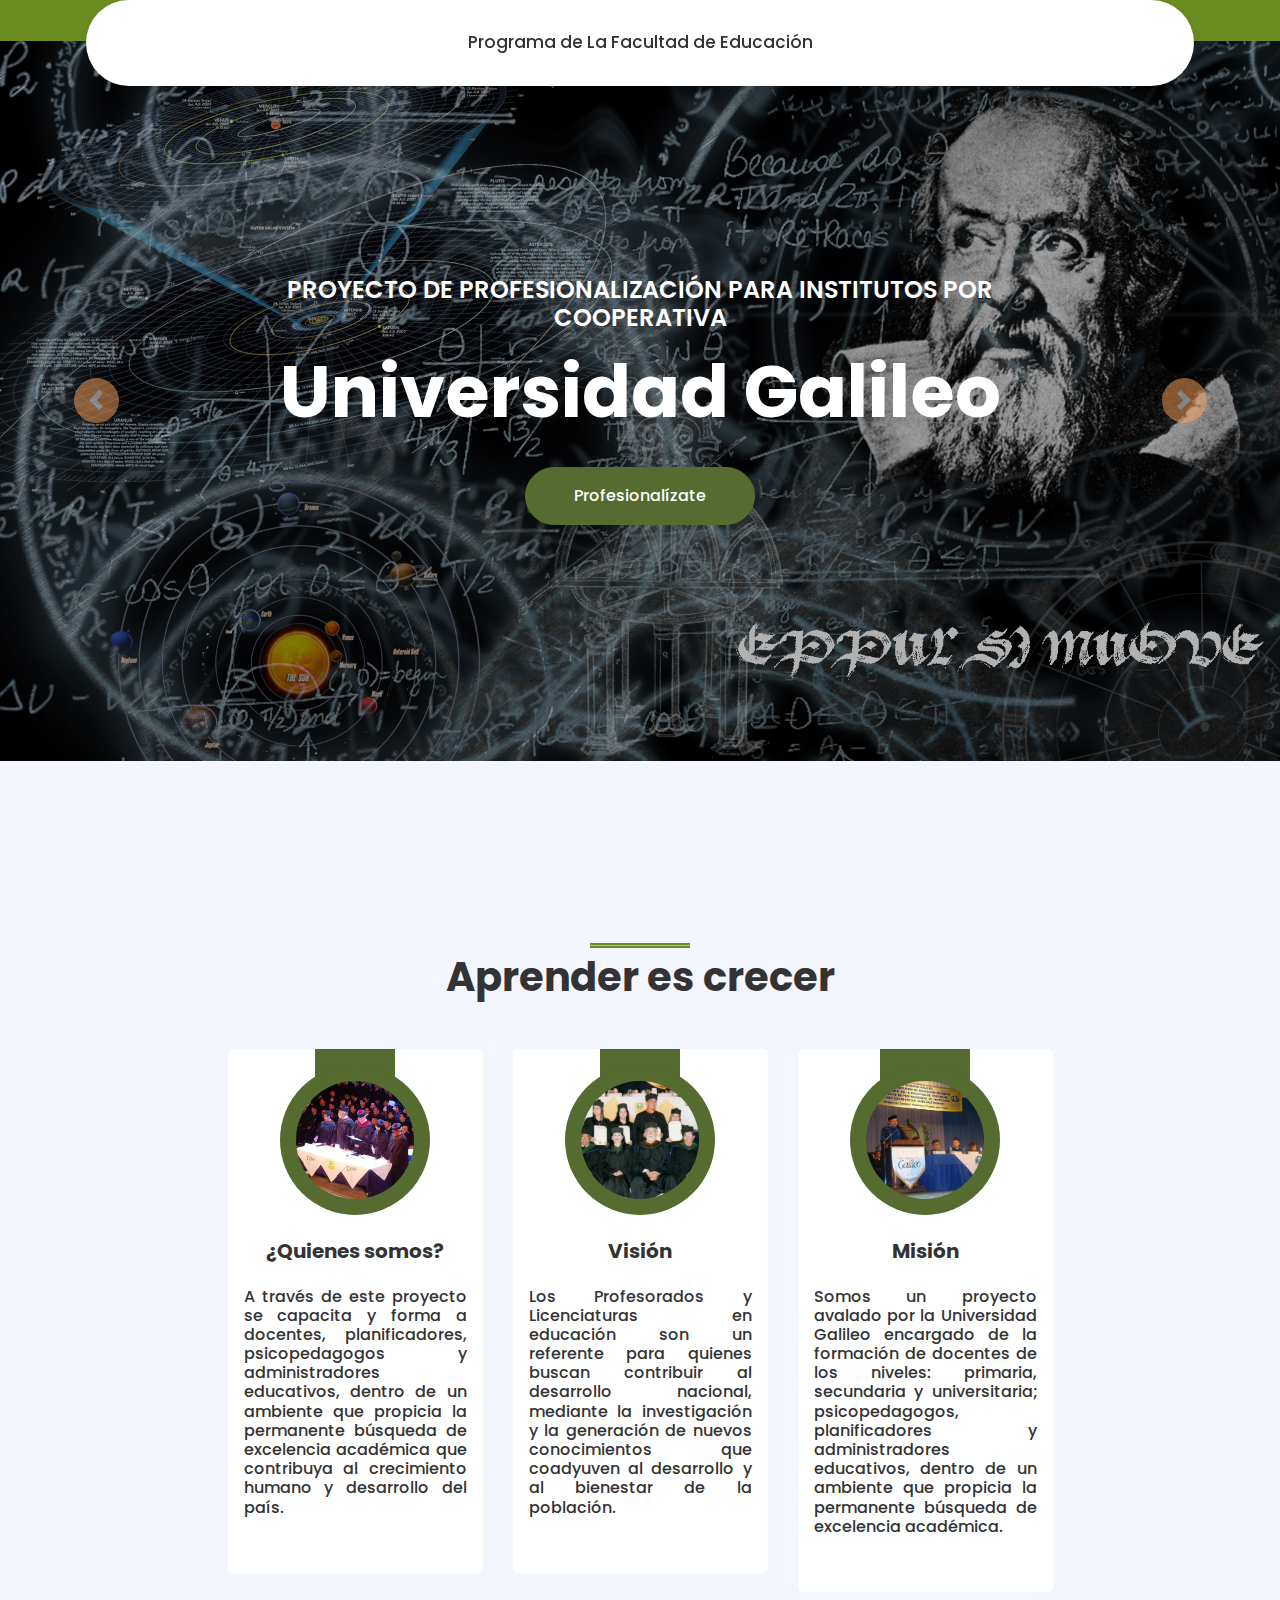
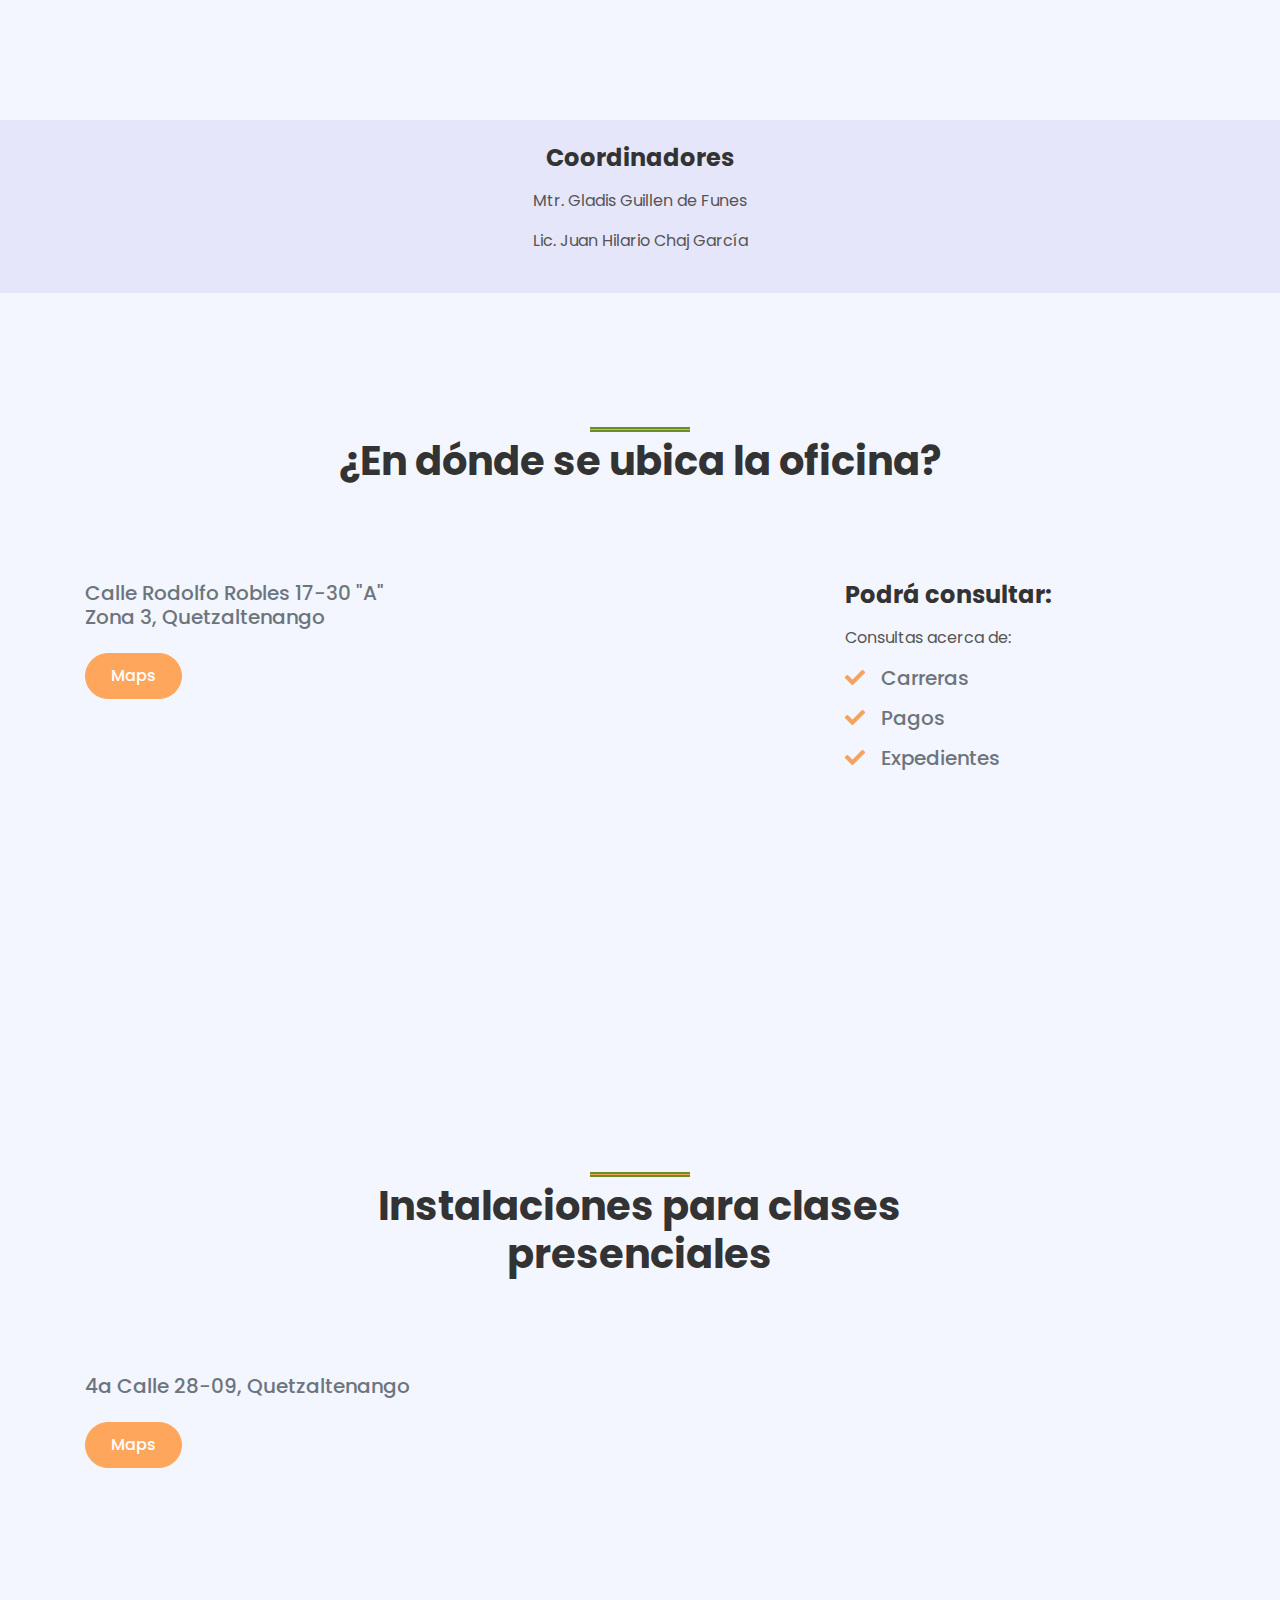
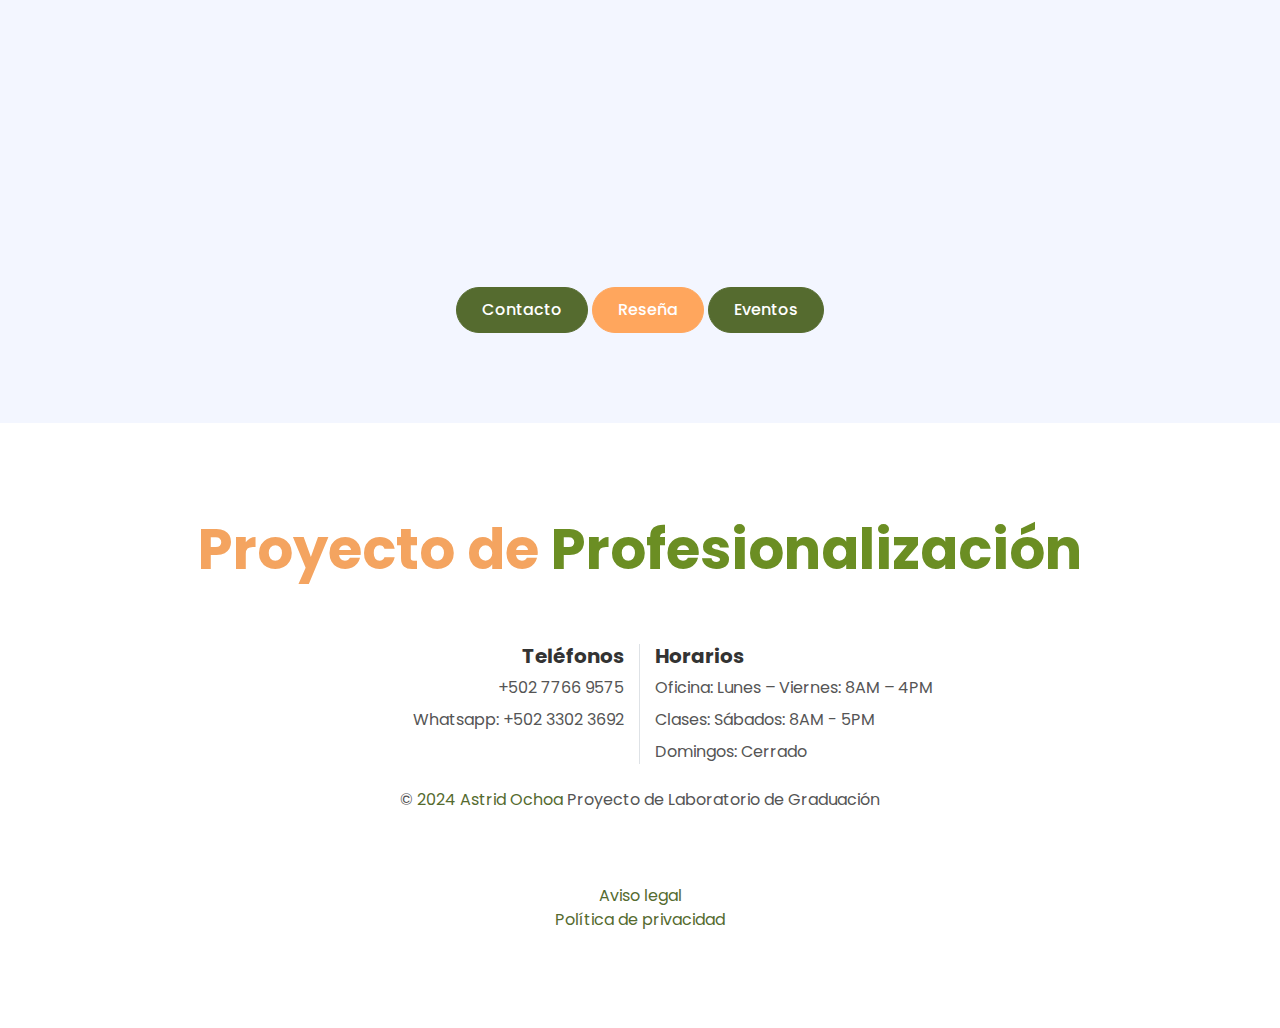
==== index.html @ 15bd9898 "Add files via upload" ====
<!DOCTYPE html>
<html lang="en">

<head>
    <meta charset="utf-8">
    <title> PPIC UG </title>
    <meta name="viewport" content="width=device-width, initial-scale=1, maximum-scale=1">
    <meta content="Free HTML Templates" name="keywords">
    <meta content="Free HTML Templates" name="description">

    <!-- Favicon -->
    <link href="img/ppic ug.ico" rel="icon">

    <!-- Google Web Fonts -->
    <link rel="preconnect" href="https://fonts.gstatic.com">
    <link href="https://fonts.googleapis.com/css2?family=Poppins:wght@400;500;600;700&display=swap" rel="stylesheet">

    <!-- Font Awesome -->
    <link href="https://cdnjs.cloudflare.com/ajax/libs/font-awesome/5.10.0/css/all.min.css" rel="stylesheet">

    <!-- Libraries Stylesheet -->
    <link href="lib/owlcarousel/assets/owl.carousel.min.css" rel="stylesheet">
    <link href="lib/lightbox/css/lightbox.min.css" rel="stylesheet">

    <!-- Customized Bootstrap Stylesheet -->
    <link href="css/style.css" rel="stylesheet">
</head>

<body>
 

    <!-- Navbar Start -->
    <div class="container-fluid position-relative nav-bar p-0">
        <div class="container-lg position-relative p-0 px-lg-3" style="z-index: 9;">
            <nav class="navbar navbar-expand-lg bg-white navbar-light shadow p-lg-0">
                <a href="index.html" class="navbar-brand d-block d-lg-none">
                    <h1 class="m-0 display-4 text-primary"><span class="text-secondary"> </span>  </h1>  <!-- el tipo logo -->
                </a>
                <button type="button" class="navbar-toggler" data-toggle="collapse" data-target="#navbarCollapse">
                    <span class="navbar-toggler-icon"></span>
                </button>
                <div class="collapse navbar-collapse justify-content-between" id="navbarCollapse">
                     <div class="navbar-nav ml-auto py-0"> 
                         <!-- <a href="index.html" class="nav-item nav-link active"> Inicio</a>-->
                       
                    </div>
                   <!--  <a href="index.html" class="navbar-brand mx-5 d-none d-lg-block">
                        <h1 class="m-0 display-4 text-primary"><span class="text-secondary"> </span> </h1> -->
                    </a>
                    <div class="navbar-nav mr-auto py-0">
                        <a href="carrerasPag.html" class="nav-item nav-link">Programa de La Facultad de Educación</a>
                       
                    </div>
                </div>
            </nav>
        </div>
    </div>
    <!-- Navbar End -->


    <!-- Carousel Start -->
    <div class="container-fluid p-0 mb-5 pb-5">
        <div id="header-carousel" class="carousel slide" data-ride="carousel">
            <div class="carousel-inner">
                <div class="carousel-item active">
                    <img class="w-100" src="img/galileogalilei.jpg" alt="Image">
                    <div class="carousel-caption d-flex flex-column align-items-center justify-content-center">
                        <div class="p-3" style="max-width: 900px;">
                            <h4 class="text-white text-uppercase mb-md-3">Proyecto de Profesionalización para Institutos por Cooperativa</h4>
                            <h1 class="display-3 text-white mb-md-4">Universidad Galileo</h1>
                            <a href="carrerasPag.html" class="btn btn-primary py-md-3 px-md-5 mt-2">Profesionalízate</a>
                        </div>
                    </div>
                </div>
                <div class="carousel-item">
                    <img class="w-100" src="img/galileogalilei2.jpg" alt="Image">
                    <div class="carousel-caption d-flex flex-column align-items-center justify-content-center">
                        <div class="p-3" style="max-width: 900px;">
                            <h4 class="text-white text-uppercase mb-md-3">Proyecto de Profesionalización para Institutos por Cooperativa</h4>
                            <h1 class="display-3 text-white mb-md-4">Universidad Galileo</h1>
                            <a href="carrerasPag.html" class="btn btn-primary py-md-3 px-md-5 mt-2">Profesionalízate</a>
                        </div>
                    </div>
                </div>
            </div>
            <a class="carousel-control-prev" href="#header-carousel" data-slide="prev">
                <div class="btn btn-secondary px-0" style="width: 45px; height: 45px;">
                    <span class="carousel-control-prev-icon mb-n1"></span>
                </div>
            </a>
            <a class="carousel-control-next" href="#header-carousel" data-slide="next">
                <div class="btn btn-secondary px-0" style="width: 45px; height: 45px;">
                    <span class="carousel-control-next-icon mb-n1"></span>
                </div>
            </a>
        </div>
    </div>
    <!-- Carousel End -->

    <!-- Products Start -->
    <div class="container-fluid py-5">
        <div class="container py-5">
            <div class="row justify-content-center">
                <div class="col-lg-6">
                    <h1 class="section-title position-relative text-center mb-5">Aprender es crecer</h1>
                </div>
            </div>
            <div class="row justify-content-center">
                <div class="col-lg-3 col-md-6 mb-4 pb-2">
                    <div class="product-item d-flex flex-column align-items-center text-center bg-light rounded py-5 px-3">
                        <div class="bg-primary mt-n5 py-3" style="width: 80px;">
                           
                        </div>
                        <div class="position-relative bg-primary rounded-circle mt-n3 mb-4 p-3" style="width: 150px; height: 150px;">
                            <img class="rounded-circle w-100 h-100" src="img/quienes somos.jpg" style="object-fit: cover;">
                        </div>
                        <h5 class="font-weight-bold mb-4">¿Quienes somos?</h5>
                        <h6 style = "text-align: justify;">A través de este proyecto se capacita y forma a docentes, 
                            planificadores, psicopedagogos y administradores educativos, dentro de un ambiente que 
                            propicia la permanente búsqueda de excelencia académica que contribuya al crecimiento 
                            humano y desarrollo del país.</h6> 
                      
                    </div>
                </div>
                <div class="col-lg-3 col-md-6 mb-4 pb-2">
                    <div class="product-item d-flex flex-column align-items-center text-center bg-light rounded py-5 px-3">
                        <div class="bg-primary mt-n5 py-3" style="width: 80px;">
                            
                        </div>
                        <div class="position-relative bg-primary rounded-circle mt-n3 mb-4 p-3" style="width: 150px; height: 150px;">
                            <img class="rounded-circle w-100 h-100" src="img/vision.png" style="object-fit: cover;">
                        </div>
                        <h5 class="font-weight-bold mb-4">Visión</h5>
                        <h6 style = "text-align: justify;">Los Profesorados y Licenciaturas en educación son un referente para quienes 
                            buscan contribuir al desarrollo nacional, mediante la investigación y la generación de nuevos 
                            conocimientos que coadyuven al desarrollo y al bienestar de la población.</h6> 
                       
                    </div>
                </div>
                <div class="col-lg-3 col-md-6 mb-4 pb-2">
                    <div class="product-item d-flex flex-column align-items-center text-center bg-light rounded py-5 px-3">
                        <div class="bg-primary mt-n5 py-3" style="width: 90px;">
                            
                        </div>
                        <div class="position-relative bg-primary rounded-circle mt-n3 mb-4 p-3" style="width: 150px; height: 150px;">
                            <img class="rounded-circle w-100 h-100" src="img/mision.jpg" style="object-fit: cover;">
                        </div>
                        <h5 class="font-weight-bold mb-4">Misión</h5>
                        <h6 style = "text-align: justify;">Somos un proyecto avalado por la Universidad Galileo encargado de la formación 
                            de docentes de los niveles: primaria, secundaria y universitaria; psicopedagogos, planificadores y administradores educativos, 
                            dentro de un ambiente que propicia la permanente búsqueda de excelencia académica.</h6>                  
                    </div>
                </div>
            </div>
        </div>
    </div>

     <!-- Products Finish -->

     <div style = "text-align: center;" id ="div_1">
        <br>
        <h4 class="font-weight-bold mb-3"> Coordinadores </h4>
        <p>Mtr. Gladis Guillen de Funes</p>
        <p>Lic. Juan Hilario Chaj García</p>
        <br>
    </div>

    <br>
    <br>
    <!-- About Start -->
    <div class="container-fluid py-5">
        <div class="container py-5">
            <div class="row justify-content-center">
                <div class="col-lg-7">
                    <h1 class="section-title position-relative text-center mb-5"> ¿En dónde se ubica la oficina?</h1>
                </div>
            </div>
            <div class="row">
                <div class="col-lg-4 py-5">
                    <h5 class="text-muted mb-3">Calle Rodolfo Robles 17-30 "A" Zona 3, Quetzaltenango</p>
                    <a href="https://www.google.com/maps/place/C.+Rodolfo+Robles+1732,+Quetzaltenango/@14.8402954,-91.5223852,21z/data=
                    !4m14!1m7!3m6!1s0x858e97927dcdb09b:0xe69ae76bc81f86e9!2sFoto+Estudio+Edgar!8m2!3d14.8402459!4d-91.5226186!16s%2Fg%2F11r_
                    fhq457!3m5!1s0x858e97ff8a1082c9:0x3017ffb7c09223cc!8m2!3d14.8403937!4d-91.5223373!16s%2Fg%2F11jlsrl3jv?entry=ttu&g_ep=
                    EgoyMDI0MDkwNC4wIKXMDSoASAFQAw%3D%3D" class="btn btn-secondary mt-2">Maps</a>
                </div>
                <div class="col-lg-4" style="min-height: 400px;">
                    <div class="position-relative h-100 rounded overflow-hidden">
                        <iframe src="https://www.google.com/maps/embed?pb=!1m14!1m8!1m3!1d241.04574603115043!2d-91.5223852!3d14.8402954!3m2!1i1024!2i768!4f13.1!3m3!1m2!1s0x858e97ff8a1082c9%3A0x3017ffb7c09223cc!2sC.%20Rodolfo%20Robles%201732%2C%20Quetzaltenango!5e0!3m2!1ses!2sgt!4v1726597905756!5m2!1ses!2sgt" width="600" height="450" style="border:0;" allowfullscreen="" loading="lazy" referrerpolicy="no-referrer-when-downgrade"></iframe>
                        <!--<img class="position-absolute w-100 h-100" src="img/map.png" style="object-fit: cover;">-->
                    </div>
                </div>
                <div class="col-lg-4 py-5">
                    <h4 class="font-weight-bold mb-3"> Podrá consultar: </h4>
                    <p>Consultas acerca de: </p>
                    <h5 class="text-muted mb-3"><i class="fa fa-check text-secondary mr-3"></i>Carreras</h5>
                    <h5 class="text-muted mb-3"><i class="fa fa-check text-secondary mr-3"></i>Pagos</h5>
                    <h5 class="text-muted mb-3"><i class="fa fa-check text-secondary mr-3"></i>Expedientes</h5>
                </div>
            </div>
        </div>
    </div>
    <!-- About End -->

    <!-- About Start 2 -->
    <div class="container-fluid py-5">
        <div class="container py-5">
            <div class="row justify-content-center">
                <div class="col-lg-7">
                    <h1 class="section-title position-relative text-center mb-5"> Instalaciones para clases presenciales</h1>
                </div>
            </div>
            <div class="row">
                <div class="col-lg-4 py-5">
                    <h5 class="text-muted mb-3">4a Calle 28-09, Quetzaltenango</p>
                    <a href="https://www.google.com/maps/place/Colegio+Pino+Montano/@14.8391492,-91.5327639,20z/data=!4m6!3m5!1s0x858e97f64b97bddb:0x820151ecb3d9f451!8m2!3d14.8391291!4d-91.5329879!16s%2Fg%2F11g7_p53qm?entry=ttu&g_ep=EgoyMDI0MDkxMS4wIKXMDSoASAFQAw%3D%3D" class="btn btn-secondary mt-2">Maps</a>
                </div>
                <div class="col-lg-4" style="min-height: 400px;">
                    <div class="position-relative h-100 rounded overflow-hidden">
                        <iframe src="https://www.google.com/maps/embed?pb=!1m18!1m12!1m3!1d3856.752737415688!2d-91.53556282488921!3d14.839129085675966!2m3!1f0!2f0!3f0!3m2!1i1024!2i768!4f13.1!3m3!1m2!1s0x858e97f64b97bddb%3A0x820151ecb3d9f451!2sColegio%20Pino%20Montano!5e0!3m2!1ses!2sgt!4v1726598166007!5m2!1ses!2sgt" width="600" height="450" style="border:0;" allowfullscreen="" loading="lazy" referrerpolicy="no-referrer-when-downgrade"></iframe>
                        <!--<img class="position-absolute w-100 h-100" src="img/maps2.png" style="object-fit: cover;">-->
                    </div>
                </div>
            </div>
        </div>
    </div>

    <div style="text-align: center;">
        <a href="contacto.html" class="btn btn-primary mt-2">Contacto</a>
        <a href="reseña.html" class="btn btn-secondary mt-2" style="text-align: center;">Reseña</a> 
        <a href="eventos.html" class="btn btn-primary mt-2" style="text-align: center;">Eventos</a>      
    </div>
    <!-- About End 2 -->

    <!-- Video Modal Start -->
    <div class="modal fade" id="videoModal" tabindex="-1" role="dialog" aria-labelledby="exampleModalLabel" aria-hidden="true">
        <div class="modal-dialog" role="document">
            <div class="modal-content">
                <div class="modal-body">
                    <button type="button" class="close" data-dismiss="modal" aria-label="Close">
                        <span aria-hidden="true">&times;</span>
                    </button>        
                    <!-- 16:9 aspect ratio -->
                    <div class="embed-responsive embed-responsive-16by9">
                        <iframe class="embed-responsive-item" src="" id="video"  allowscriptaccess="always" allow="autoplay"></iframe>
                    </div>
                </div>
            </div>
        </div>
    </div>
    <!-- Video Modal End -->

    <!-- Footer Start -->
    <div class="container-fluid footer bg-light py-5" style="margin-top: 90px;">
        <div class="container text-center py-5">
            <div class="row">
                <div class="col-12 mb-4">
                    <a href="index.html" class="navbar-brand m-0">
                        <h1 class="m-0 mt-n2 display-4 text-primary"><span class="text-secondary">Proyecto de</span> Profesionalización</h1>
                    </a>
                </div>
                <div class="col-12 mb-4">            
                </div>
                <div class="col-12 mt-2 mb-4">
                    <div class="row">
                        <div class="col-sm-6 text-center text-sm-right border-right mb-3 mb-sm-0">
                            <h5 class="font-weight-bold mb-2">Teléfonos</h5>
                            <p class="mb-2"> </p>
                            <p class="mb-2">+502 7766 9575</p>
                            <p class="mb-0"> Whatsapp: +502 3302 3692</p>
                        </div>
                        <div class="col-sm-6 text-center text-sm-left">
                            <h5 class="font-weight-bold mb-2"> Horarios </h5>
                            <p class="mb-2"> Oficina: Lunes  – Viernes: 8AM – 4PM</p>
                            <p class="mb-2">Clases: Sábados: 8AM - 5PM</p>
                            <p class="mb-0">Domingos: Cerrado</p>
                        </div>
                    </div>
                </div>
                <div class="col-12">
                    <p class="m-0">&copy; <a href="#">2024 Astrid Ochoa</a> Proyecto de Laboratorio de Graduación <a href="https://htmlcodex.com"></a>
                    </p>
                    <br><br><br>
                    <p class="m-0"><a href="avisolegal.html">Aviso legal</a>
                    <p class="m-0"><a href="politicaPrivacidad.html">Política de privacidad</a>
                </div>
            </div>
        </div>
    </div>
    <!-- Footer End -->


    <!-- Back to Top -->
    <a href="#" class="btn btn-secondary px-2 back-to-top"><i class="fa fa-angle-double-up"></i></a>


    <!-- JavaScript Libraries -->
    <script src="https://code.jquery.com/jquery-3.4.1.min.js"></script>
    <script src="https://stackpath.bootstrapcdn.com/bootstrap/4.4.1/js/bootstrap.bundle.min.js"></script>
    <script src="lib/easing/easing.min.js"></script>
    <script src="lib/waypoints/waypoints.min.js"></script>
    <script src="lib/owlcarousel/owl.carousel.min.js"></script>
    <script src="lib/isotope/isotope.pkgd.min.js"></script>
    <script src="lib/lightbox/js/lightbox.min.js"></script>

    <!-- Contact Javascript File -->
    <script src="mail/jqBootstrapValidation.min.js"></script>
    <script src="mail/contact.js"></script>

    <!-- Template Javascript -->
    <script src="js/main.js"></script>
</body>

</html>
---- css/style.css ----
/******* Bootstrap Theming ********/
/*!
 * Bootstrap v4.5.3 (https://getbootstrap.com/)
 * Copyright 2011-2020 The Bootstrap Authors
 * Copyright 2011-2020 Twitter, Inc.
 * Licensed under MIT (https://github.com/twbs/bootstrap/blob/main/LICENSE)
 */
:root {
  --blue: #007bff;
  --indigo: #6610f2;
  --purple: #6f42c1;
  --pink: #e83e8c;
  --red: #dc3545;
  --orange: #fd7e14;
  --yellow: #ffc107;
  --green: #6B8E23;
  --teal: #20c997;
  --cyan: #17a2b8;
  --white: #fff;
  --gray: #6c757d;
  --gray-dark: #343a40;
  --primary: darkgreen;
  --secondary: darkolivegreen;
  --success: #6B8E23;
  --info: #db4500;
  --warning: #ffc107;
  --danger: #dc3545;
  --light: #FFFFFF;
  --dark: #333333;
  --breakpoint-xs: 0;
  --breakpoint-sm: 576px;
  --breakpoint-md: 768px;
  --breakpoint-lg: 992px;
  --breakpoint-xl: 1200px;
  --font-family-sans-serif: "Poppins", sans-serif;
  --font-family-monospace: SFMono-Regular, Menlo, Monaco, Consolas, "Liberation Mono", "Courier New", monospace;
}

*,
*::before,
*::after {
  box-sizing: border-box;
}

html {
  font-family: sans-serif;
  line-height: 1.15;
  -webkit-text-size-adjust: 100%;
  -webkit-tap-highlight-color: rgba(0, 0, 0, 0);
}

article, aside, figcaption, figure, footer, header, hgroup, main, nav, section {
  display: block;
}

body {
  margin: 0;
  font-family: "Poppins", sans-serif;
  font-size: 1rem;
  font-weight: 400;
  line-height: 1.5;
  color: #555555;
  text-align: left;
  background-color: #F3F6FF;
}

[tabindex="-1"]:focus:not(:focus-visible) {
  outline: 0 !important;
}

#div_1{
  background-color: #E6E6FA;
}

.video-container {
  position:static;
  width: 100%;
  max-width: 150%;
  aspect-ratio: 16/9;
}

.video-container iframe {
  position: static;
  top: 0;
  left: 0;
  width: 100%;
  height: 150%;
}

.imagen_1{
  width: 400px;
  height: 260px;
  padding: 20px 20px 20px 20px;
}

#texto{
  display: inline-block;
  vertical-align: middle;
}

hr {
  box-sizing: content-box;
  height: 0;
  overflow: visible;
}

h1, h2, h3, h4, h5, h6 {
  margin-top: 0;
  margin-bottom: 0.5rem;
}

p {
  margin-top: 0;
  margin-bottom: 1rem;
}

abbr[title],
abbr[data-original-title] {
  text-decoration: underline;
  text-decoration: underline dotted;
  cursor: help;
  border-bottom: 0;
  text-decoration-skip-ink: none;
}

address {
  margin-bottom: 1rem;
  font-style: normal;
  line-height: inherit;
}

ol,
ul,
dl {
  margin-top: 0;
  margin-bottom: 1rem;
}

ol ol,
ul ul,
ol ul,
ul ol {
  margin-bottom: 0;
}

dt {
  font-weight: 700;
}

dd {
  margin-bottom: .5rem;
  margin-left: 0;
}

blockquote {
  margin: 0 0 1rem;
}

b,
strong {
  font-weight: bolder;
}

small {
  font-size: 80%;
}

sub,
sup {
  position: relative;
  font-size: 75%;
  line-height: 0;
  vertical-align: baseline;
}

sub {
  bottom: -.25em;
}

sup {
  top: -.5em;
}

a {
  color: darkolivegreen;
  text-decoration: none;
  background-color: transparent;
}

a:hover {
  color: darkgreen;
  text-decoration: underline;
}

a:not([href]):not([class]) {
  color: inherit;
  text-decoration: none;
}

a:not([href]):not([class]):hover {
  color: inherit;
  text-decoration: none;
}

pre,
code,
kbd,
samp {
  font-family: SFMono-Regular, Menlo, Monaco, Consolas, "Liberation Mono", "Courier New", monospace;
  font-size: 1em;
}

pre {
  margin-top: 0;
  margin-bottom: 1rem;
  overflow: auto;
  -ms-overflow-style: scrollbar;
}

figure {
  margin: 0 0 1rem;
}

img {
  vertical-align: middle;
  border-style: none;
}

svg {
  overflow: hidden;
  vertical-align: middle;
}

table {
  border-collapse: collapse;
}

caption {
  padding-top: 0.75rem;
  padding-bottom: 0.75rem;
  color: #6c757d;
  text-align: left;
  caption-side: bottom;
}

th {
  text-align: inherit;
  text-align: -webkit-match-parent;
}

label {
  display: inline-block;
  margin-bottom: 0.5rem;
}

button {
  border-radius: 0;
}

button:focus {
  outline: 1px dotted;
  outline: 5px auto -webkit-focus-ring-color;
}

input,
button,
select,
optgroup,
textarea {
  margin: 0;
  font-family: inherit;
  font-size: inherit;
  line-height: inherit;
}

button,
input {
  overflow: visible;
}

button,
select {
  text-transform: none;
}

[role="button"] {
  cursor: pointer;
}

select {
  word-wrap: normal;
}

button,
[type="button"],
[type="reset"],
[type="submit"] 
{
  -webkit-appearance: button;
}

button:not(:disabled),
[type="button"]:not(:disabled),
[type="reset"]:not(:disabled),
[type="submit"]:not(:disabled) {
  cursor: pointer;
}

button::-moz-focus-inner,
[type="button"]::-moz-focus-inner,
[type="reset"]::-moz-focus-inner,
[type="submit"]::-moz-focus-inner {
  padding: 0;
  border-style: none;
}

input[type="radio"],
input[type="checkbox"] {
  box-sizing: border-box;
  padding: 0;
}

textarea {
  overflow: auto;
  resize: vertical;
}

fieldset {
  min-width: 0;
  padding: 0;
  margin: 0;
  border: 0;
}

legend {
  display: block;
  width: 100%;
  max-width: 100%;
  padding: 0;
  margin-bottom: .5rem;
  font-size: 1.5rem;
  line-height: inherit;
  color: inherit;
  white-space: normal;
}

@media (max-width: 1200px) {
  legend {
    font-size: calc(1.275rem + 0.3vw) ;
  }
}

progress {
  vertical-align: baseline;
}

[type="number"]::-webkit-inner-spin-button,
[type="number"]::-webkit-outer-spin-button {
  height: auto;
}

[type="search"] {
  outline-offset: -2px;
  -webkit-appearance: none;
}

[type="search"]::-webkit-search-decoration {
  -webkit-appearance: none;
}

::-webkit-file-upload-button {
  font: inherit;
  -webkit-appearance: button;
}

output {
  display: inline-block;
}

summary {
  display: list-item;
  cursor: pointer;
}

template {
  display: none;
}

[hidden] {
  display: none !important;
}

h1, h2, h3, h4, h5, h6,
.h1, .h2, .h3, .h4, .h5, .h6 {
  margin-bottom: 0.5rem;
  font-weight: 500;
  line-height: 1.2;
  color: #333333;
}

h1, .h1 {
  font-size: 2.5rem;
}

@media (max-width: 1200px) {
  h1, .h1 {
    font-size: calc(1.375rem + 1.5vw) ;
  }
}

h2, .h2 {
  font-size: 2rem;
}

@media (max-width: 1200px) {
  h2, .h2 {
    font-size: calc(1.325rem + 0.9vw) ;
  }
}

h3, .h3 {
  font-size: 1.75rem;
}

@media (max-width: 1200px) {
  h3, .h3 {
    font-size: calc(1.3rem + 0.6vw) ;
  }
}

h4, .h4 {
  font-size: 1.5rem;
}

@media (max-width: 1200px) {
  h4, .h4 {
    font-size: calc(1.275rem + 0.3vw) ;
  }
}

h5, .h5 {
  font-size: 1.25rem;
}

h6, .h6 {
  font-size: 1rem;
}

.lead {
  font-size: 1.25rem;
  font-weight: 300;
}

.display-1 {
  font-size: 6rem;
  font-weight: 300;
  line-height: 1.2;
}

@media (max-width: 1200px) {
  .display-1 {
    font-size: calc(1.725rem + 5.7vw) ;
  }
}

.display-2 {
  font-size: 5.5rem;
  font-weight: 300;
  line-height: 1.2;
}

@media (max-width: 1200px) {
  .display-2 {
    font-size: calc(1.675rem + 5.1vw) ;
  }
}

.display-3 {
  font-size: 4.5rem;
  font-weight: 300;
  line-height: 1.2;
}

@media (max-width: 1200px) {
  .display-3 {
    font-size: calc(1.575rem + 3.9vw) ;
  }
}

.display-4 {
  font-size: 3.5rem;
  font-weight: 300;
  line-height: 1.2;
}

@media (max-width: 1200px) {
  .display-4 {
    font-size: calc(1.475rem + 2.7vw) ;
  }
}

hr {
  margin-top: 1rem;
  margin-bottom: 1rem;
  border: 0;
  border-top: 1px solid rgba(0, 0, 0, 0.1);
}

small,
.small {
  font-size: 80%;
  font-weight: 400;
}

mark,
.mark {
  padding: 0.2em;
  background-color: #fcf8e3;
}

.list-unstyled {
  padding-left: 0;
  list-style: none;
}

.list-inline {
  padding-left: 0;
  list-style: none;
}

.list-inline-item {
  display: inline-block;
}

.list-inline-item:not(:last-child) {
  margin-right: 0.5rem;
}

.initialism {
  font-size: 90%;
  text-transform: uppercase;
}

.blockquote {
  margin-bottom: 1rem;
  font-size: 1.25rem;
}

.blockquote-footer {
  display: block;
  font-size: 80%;
  color: #6c757d;
}

.blockquote-footer::before {
  content: "\2014\00A0";
}

.img-fluid {
  max-width: 100%;
  height: auto;
}

.img-thumbnail {
  padding: 0.25rem;
  background-color: #F3F6FF;
  border: 1px solid #dee2e6;
  border-radius: 5px;
  max-width: 100%;
  height: auto;
}

.figure {
  display: inline-block;
}

.figure-img {
  margin-bottom: 0.5rem;
  line-height: 1;
}

.figure-caption {
  font-size: 90%;
  color: #6c757d;
}

code {
  font-size: 87.5%;
  color: #e83e8c;
  word-wrap: break-word;
}

a > code {
  color: inherit;
}

kbd {
  padding: 0.2rem 0.4rem;
  font-size: 87.5%;
  color: #fff;
  background-color: #212529;
  border-radius: 0.2rem;
}

kbd kbd {
  padding: 0;
  font-size: 100%;
  font-weight: 700;
}

pre {
  display: block;
  font-size: 87.5%;
  color: #212529;
}

pre code {
  font-size: inherit;
  color: inherit;
  word-break: normal;
}

.pre-scrollable {
  max-height: 340px;
  overflow-y: scroll;
}

.container,
.container-fluid,
.container-sm,
.container-md,
.container-lg,
.container-xl {
  width: 100%;
  padding-right: 15px;
  padding-left: 15px;
  margin-right: auto;
  margin-left: auto;
}

@media (min-width: 576px) {
  .container, .container-sm {
    max-width: 540px;
  }
}

@media (min-width: 768px) {
  .container, .container-sm, .container-md {
    max-width: 720px;
  }
}

@media (min-width: 992px) {
  .container, .container-sm, .container-md, .container-lg {
    max-width: 960px;
  }
}

@media (min-width: 1200px) {
  .container, .container-sm, .container-md, .container-lg, .container-xl {
    max-width: 1140px;
  }
}

.row {
  display: flex;
  flex-wrap: wrap;
  margin-right: -15px;
  margin-left: -15px;
}

.no-gutters {
  margin-right: 0;
  margin-left: 0;
}

.no-gutters > .col,
.no-gutters > [class*="col-"] {
  padding-right: 0;
  padding-left: 0;
}

.col-1, .col-2, .col-3, .col-4, .col-5, .col-6, .col-7, .col-8, .col-9, .col-10, .col-11, .col-12, .col,
.col-auto, .col-sm-1, .col-sm-2, .col-sm-3, .col-sm-4, .col-sm-5, .col-sm-6, .col-sm-7, .col-sm-8, .col-sm-9, .col-sm-10, .col-sm-11, .col-sm-12, .col-sm,
.col-sm-auto, .col-md-1, .col-md-2, .col-md-3, .col-md-4, .col-md-5, .col-md-6, .col-md-7, .col-md-8, .col-md-9, .col-md-10, .col-md-11, .col-md-12, .col-md,
.col-md-auto, .col-lg-1, .col-lg-2, .col-lg-3, .col-lg-4, .col-lg-5, .col-lg-6, .col-lg-7, .col-lg-8, .col-lg-9, .col-lg-10, .col-lg-11, .col-lg-12, .col-lg,
.col-lg-auto, .col-xl-1, .col-xl-2, .col-xl-3, .col-xl-4, .col-xl-5, .col-xl-6, .col-xl-7, .col-xl-8, .col-xl-9, .col-xl-10, .col-xl-11, .col-xl-12, .col-xl,
.col-xl-auto {
  position: relative;
  width: 100%;
  padding-right: 15px;
  padding-left: 15px;
}

.col {
  flex-basis: 0;
  flex-grow: 1;
  max-width: 100%;
}

.row-cols-1 > * {
  flex: 0 0 100%;
  max-width: 100%;
}

.row-cols-2 > * {
  flex: 0 0 50%;
  max-width: 50%;
}

.row-cols-3 > * {
  flex: 0 0 33.33333%;
  max-width: 33.33333%;
}

.row-cols-4 > * {
  flex: 0 0 25%;
  max-width: 25%;
}

.row-cols-5 > * {
  flex: 0 0 20%;
  max-width: 20%;
}

.row-cols-6 > * {
  flex: 0 0 16.66667%;
  max-width: 16.66667%;
}

.col-auto {
  flex: 0 0 auto;
  width: auto;
  max-width: 100%;
}

.col-1 {
  flex: 0 0 8.33333%;
  max-width: 8.33333%;
}

.col-2 {
  flex: 0 0 16.66667%;
  max-width: 16.66667%;
}

.col-3 {
  flex: 0 0 25%;
  max-width: 25%;
}

.col-4 {
  flex: 0 0 33.33333%;
  max-width: 33.33333%;
}

.col-5 {
  flex: 0 0 41.66667%;
  max-width: 41.66667%;
}

.col-6 {
  flex: 0 0 50%;
  max-width: 50%;
}

.col-7 {
  flex: 0 0 58.33333%;
  max-width: 58.33333%;
}

.col-8 {
  flex: 0 0 66.66667%;
  max-width: 66.66667%;
}

.col-9 {
  flex: 0 0 75%;
  max-width: 75%;
}

.col-10 {
  flex: 0 0 83.33333%;
  max-width: 83.33333%;
}

.col-11 {
  flex: 0 0 91.66667%;
  max-width: 91.66667%;
}

.col-12 {
  flex: 0 0 100%;
  max-width: 100%;
}

.order-first {
  order: -1;
}

.order-last {
  order: 13;
}

.order-0 {
  order: 0;
}

.order-1 {
  order: 1;
}

.order-2 {
  order: 2;
}

.order-3 {
  order: 3;
}

.order-4 {
  order: 4;
}

.order-5 {
  order: 5;
}

.order-6 {
  order: 6;
}

.order-7 {
  order: 7;
}

.order-8 {
  order: 8;
}

.order-9 {
  order: 9;
}

.order-10 {
  order: 10;
}

.order-11 {
  order: 11;
}

.order-12 {
  order: 12;
}

.offset-1 {
  margin-left: 8.33333%;
}

.offset-2 {
  margin-left: 16.66667%;
}

.offset-3 {
  margin-left: 25%;
}

.offset-4 {
  margin-left: 33.33333%;
}

.offset-5 {
  margin-left: 41.66667%;
}

.offset-6 {
  margin-left: 50%;
}

.offset-7 {
  margin-left: 58.33333%;
}

.offset-8 {
  margin-left: 66.66667%;
}

.offset-9 {
  margin-left: 75%;
}

.offset-10 {
  margin-left: 83.33333%;
}

.offset-11 {
  margin-left: 91.66667%;
}

@media (min-width: 576px) {
  .col-sm {
    flex-basis: 0;
    flex-grow: 1;
    max-width: 100%;
  }
  .row-cols-sm-1 > * {
    flex: 0 0 100%;
    max-width: 100%;
  }
  .row-cols-sm-2 > * {
    flex: 0 0 50%;
    max-width: 50%;
  }
  .row-cols-sm-3 > * {
    flex: 0 0 33.33333%;
    max-width: 33.33333%;
  }
  .row-cols-sm-4 > * {
    flex: 0 0 25%;
    max-width: 25%;
  }
  .row-cols-sm-5 > * {
    flex: 0 0 20%;
    max-width: 20%;
  }
  .row-cols-sm-6 > * {
    flex: 0 0 16.66667%;
    max-width: 16.66667%;
  }
  .col-sm-auto {
    flex: 0 0 auto;
    width: auto;
    max-width: 100%;
  }
  .col-sm-1 {
    flex: 0 0 8.33333%;
    max-width: 8.33333%;
  }
  .col-sm-2 {
    flex: 0 0 16.66667%;
    max-width: 16.66667%;
  }
  .col-sm-3 {
    flex: 0 0 25%;
    max-width: 25%;
  }
  .col-sm-4 {
    flex: 0 0 33.33333%;
    max-width: 33.33333%;
  }
  .col-sm-5 {
    flex: 0 0 41.66667%;
    max-width: 41.66667%;
  }
  .col-sm-6 {
    flex: 0 0 50%;
    max-width: 50%;
  }
  .col-sm-7 {
    flex: 0 0 58.33333%;
    max-width: 58.33333%;
  }
  .col-sm-8 {
    flex: 0 0 66.66667%;
    max-width: 66.66667%;
  }
  .col-sm-9 {
    flex: 0 0 75%;
    max-width: 75%;
  }
  .col-sm-10 {
    flex: 0 0 83.33333%;
    max-width: 83.33333%;
  }
  .col-sm-11 {
    flex: 0 0 91.66667%;
    max-width: 91.66667%;
  }
  .col-sm-12 {
    flex: 0 0 100%;
    max-width: 100%;
  }
  .order-sm-first {
    order: -1;
  }
  .order-sm-last {
    order: 13;
  }
  .order-sm-0 {
    order: 0;
  }
  .order-sm-1 {
    order: 1;
  }
  .order-sm-2 {
    order: 2;
  }
  .order-sm-3 {
    order: 3;
  }
  .order-sm-4 {
    order: 4;
  }
  .order-sm-5 {
    order: 5;
  }
  .order-sm-6 {
    order: 6;
  }
  .order-sm-7 {
    order: 7;
  }
  .order-sm-8 {
    order: 8;
  }
  .order-sm-9 {
    order: 9;
  }
  .order-sm-10 {
    order: 10;
  }
  .order-sm-11 {
    order: 11;
  }
  .order-sm-12 {
    order: 12;
  }
  .offset-sm-0 {
    margin-left: 0;
  }
  .offset-sm-1 {
    margin-left: 8.33333%;
  }
  .offset-sm-2 {
    margin-left: 16.66667%;
  }
  .offset-sm-3 {
    margin-left: 25%;
  }
  .offset-sm-4 {
    margin-left: 33.33333%;
  }
  .offset-sm-5 {
    margin-left: 41.66667%;
  }
  .offset-sm-6 {
    margin-left: 50%;
  }
  .offset-sm-7 {
    margin-left: 58.33333%;
  }
  .offset-sm-8 {
    margin-left: 66.66667%;
  }
  .offset-sm-9 {
    margin-left: 75%;
  }
  .offset-sm-10 {
    margin-left: 83.33333%;
  }
  .offset-sm-11 {
    margin-left: 91.66667%;
  }
}

@media (min-width: 768px) {
  .col-md {
    flex-basis: 0;
    flex-grow: 1;
    max-width: 100%;
  }
  .row-cols-md-1 > * {
    flex: 0 0 100%;
    max-width: 100%;
  }
  .row-cols-md-2 > * {
    flex: 0 0 50%;
    max-width: 50%;
  }
  .row-cols-md-3 > * {
    flex: 0 0 33.33333%;
    max-width: 33.33333%;
  }
  .row-cols-md-4 > * {
    flex: 0 0 25%;
    max-width: 25%;
  }
  .row-cols-md-5 > * {
    flex: 0 0 20%;
    max-width: 20%;
  }
  .row-cols-md-6 > * {
    flex: 0 0 16.66667%;
    max-width: 16.66667%;
  }
  .col-md-auto {
    flex: 0 0 auto;
    width: auto;
    max-width: 100%;
  }
  .col-md-1 {
    flex: 0 0 8.33333%;
    max-width: 8.33333%;
  }
  .col-md-2 {
    flex: 0 0 16.66667%;
    max-width: 16.66667%;
  }
  .col-md-3 {
    flex: 0 0 25%;
    max-width: 25%;
  }
  .col-md-4 {
    flex: 0 0 33.33333%;
    max-width: 33.33333%;
  }
  .col-md-5 {
    flex: 0 0 41.66667%;
    max-width: 41.66667%;
  }
  .col-md-6 {
    flex: 0 0 50%;
    max-width: 50%;
  }
  .col-md-7 {
    flex: 0 0 58.33333%;
    max-width: 58.33333%;
  }
  .col-md-8 {
    flex: 0 0 66.66667%;
    max-width: 66.66667%;
  }
  .col-md-9 {
    flex: 0 0 75%;
    max-width: 75%;
  }
  .col-md-10 {
    flex: 0 0 83.33333%;
    max-width: 83.33333%;
  }
  .col-md-11 {
    flex: 0 0 91.66667%;
    max-width: 91.66667%;
  }
  .col-md-12 {
    flex: 0 0 100%;
    max-width: 100%;
  }
  .order-md-first {
    order: -1;
  }
  .order-md-last {
    order: 13;
  }
  .order-md-0 {
    order: 0;
  }
  .order-md-1 {
    order: 1;
  }
  .order-md-2 {
    order: 2;
  }
  .order-md-3 {
    order: 3;
  }
  .order-md-4 {
    order: 4;
  }
  .order-md-5 {
    order: 5;
  }
  .order-md-6 {
    order: 6;
  }
  .order-md-7 {
    order: 7;
  }
  .order-md-8 {
    order: 8;
  }
  .order-md-9 {
    order: 9;
  }
  .order-md-10 {
    order: 10;
  }
  .order-md-11 {
    order: 11;
  }
  .order-md-12 {
    order: 12;
  }
  .offset-md-0 {
    margin-left: 0;
  }
  .offset-md-1 {
    margin-left: 8.33333%;
  }
  .offset-md-2 {
    margin-left: 16.66667%;
  }
  .offset-md-3 {
    margin-left: 25%;
  }
  .offset-md-4 {
    margin-left: 33.33333%;
  }
  .offset-md-5 {
    margin-left: 41.66667%;
  }
  .offset-md-6 {
    margin-left: 50%;
  }
  .offset-md-7 {
    margin-left: 58.33333%;
  }
  .offset-md-8 {
    margin-left: 66.66667%;
  }
  .offset-md-9 {
    margin-left: 75%;
  }
  .offset-md-10 {
    margin-left: 83.33333%;
  }
  .offset-md-11 {
    margin-left: 91.66667%;
  }
}

@media (min-width: 992px) {
  .col-lg {
    flex-basis: 0;
    flex-grow: 1;
    max-width: 100%;
  }
  .row-cols-lg-1 > * {
    flex: 0 0 100%;
    max-width: 100%;
  }
  .row-cols-lg-2 > * {
    flex: 0 0 50%;
    max-width: 50%;
  }
  .row-cols-lg-3 > * {
    flex: 0 0 33.33333%;
    max-width: 33.33333%;
  }
  .row-cols-lg-4 > * {
    flex: 0 0 25%;
    max-width: 25%;
  }
  .row-cols-lg-5 > * {
    flex: 0 0 20%;
    max-width: 20%;
  }
  .row-cols-lg-6 > * {
    flex: 0 0 16.66667%;
    max-width: 16.66667%;
  }
  .col-lg-auto {
    flex: 0 0 auto;
    width: auto;
    max-width: 100%;
  }
  .col-lg-1 {
    flex: 0 0 8.33333%;
    max-width: 8.33333%;
  }
  .col-lg-2 {
    flex: 0 0 16.66667%;
    max-width: 16.66667%;
  }
  .col-lg-3 {
    flex: 0 0 25%;
    max-width: 25%;
  }
  .col-lg-4 {
    flex: 0 0 33.33333%;
    max-width: 33.33333%;
  }
  .col-lg-5 {
    flex: 0 0 41.66667%;
    max-width: 41.66667%;
  }
  .col-lg-6 {
    flex: 0 0 50%;
    max-width: 50%;
  }
  .col-lg-7 {
    flex: 0 0 58.33333%;
    max-width: 58.33333%;
  }
  .col-lg-8 {
    flex: 0 0 66.66667%;
    max-width: 66.66667%;
  }
  .col-lg-9 {
    flex: 0 0 75%;
    max-width: 75%;
  }
  .col-lg-10 {
    flex: 0 0 83.33333%;
    max-width: 83.33333%;
  }
  .col-lg-11 {
    flex: 0 0 91.66667%;
    max-width: 91.66667%;
  }
  .col-lg-12 {
    flex: 0 0 100%;
    max-width: 100%;
  }
  .order-lg-first {
    order: -1;
  }
  .order-lg-last {
    order: 13;
  }
  .order-lg-0 {
    order: 0;
  }
  .order-lg-1 {
    order: 1;
  }
  .order-lg-2 {
    order: 2;
  }
  .order-lg-3 {
    order: 3;
  }
  .order-lg-4 {
    order: 4;
  }
  .order-lg-5 {
    order: 5;
  }
  .order-lg-6 {
    order: 6;
  }
  .order-lg-7 {
    order: 7;
  }
  .order-lg-8 {
    order: 8;
  }
  .order-lg-9 {
    order: 9;
  }
  .order-lg-10 {
    order: 10;
  }
  .order-lg-11 {
    order: 11;
  }
  .order-lg-12 {
    order: 12;
  }
  .offset-lg-0 {
    margin-left: 0;
  }
  .offset-lg-1 {
    margin-left: 8.33333%;
  }
  .offset-lg-2 {
    margin-left: 16.66667%;
  }
  .offset-lg-3 {
    margin-left: 25%;
  }
  .offset-lg-4 {
    margin-left: 33.33333%;
  }
  .offset-lg-5 {
    margin-left: 41.66667%;
  }
  .offset-lg-6 {
    margin-left: 50%;
  }
  .offset-lg-7 {
    margin-left: 58.33333%;
  }
  .offset-lg-8 {
    margin-left: 66.66667%;
  }
  .offset-lg-9 {
    margin-left: 75%;
  }
  .offset-lg-10 {
    margin-left: 83.33333%;
  }
  .offset-lg-11 {
    margin-left: 91.66667%;
  }
}

@media (min-width: 1200px) {
  .col-xl {
    flex-basis: 0;
    flex-grow: 1;
    max-width: 100%;
  }
  .row-cols-xl-1 > * {
    flex: 0 0 100%;
    max-width: 100%;
  }
  .row-cols-xl-2 > * {
    flex: 0 0 50%;
    max-width: 50%;
  }
  .row-cols-xl-3 > * {
    flex: 0 0 33.33333%;
    max-width: 33.33333%;
  }
  .row-cols-xl-4 > * {
    flex: 0 0 25%;
    max-width: 25%;
  }
  .row-cols-xl-5 > * {
    flex: 0 0 20%;
    max-width: 20%;
  }
  .row-cols-xl-6 > * {
    flex: 0 0 16.66667%;
    max-width: 16.66667%;
  }
  .col-xl-auto {
    flex: 0 0 auto;
    width: auto;
    max-width: 100%;
  }
  .col-xl-1 {
    flex: 0 0 8.33333%;
    max-width: 8.33333%;
  }
  .col-xl-2 {
    flex: 0 0 16.66667%;
    max-width: 16.66667%;
  }
  .col-xl-3 {
    flex: 0 0 25%;
    max-width: 25%;
  }
  .col-xl-4 {
    flex: 0 0 33.33333%;
    max-width: 33.33333%;
  }
  .col-xl-5 {
    flex: 0 0 41.66667%;
    max-width: 41.66667%;
  }
  .col-xl-6 {
    flex: 0 0 50%;
    max-width: 50%;
  }
  .col-xl-7 {
    flex: 0 0 58.33333%;
    max-width: 58.33333%;
  }
  .col-xl-8 {
    flex: 0 0 66.66667%;
    max-width: 66.66667%;
  }
  .col-xl-9 {
    flex: 0 0 75%;
    max-width: 75%;
  }
  .col-xl-10 {
    flex: 0 0 83.33333%;
    max-width: 83.33333%;
  }
  .col-xl-11 {
    flex: 0 0 91.66667%;
    max-width: 91.66667%;
  }
  .col-xl-12 {
    flex: 0 0 100%;
    max-width: 100%;
  }
  .order-xl-first {
    order: -1;
  }
  .order-xl-last {
    order: 13;
  }
  .order-xl-0 {
    order: 0;
  }
  .order-xl-1 {
    order: 1;
  }
  .order-xl-2 {
    order: 2;
  }
  .order-xl-3 {
    order: 3;
  }
  .order-xl-4 {
    order: 4;
  }
  .order-xl-5 {
    order: 5;
  }
  .order-xl-6 {
    order: 6;
  }
  .order-xl-7 {
    order: 7;
  }
  .order-xl-8 {
    order: 8;
  }
  .order-xl-9 {
    order: 9;
  }
  .order-xl-10 {
    order: 10;
  }
  .order-xl-11 {
    order: 11;
  }
  .order-xl-12 {
    order: 12;
  }
  .offset-xl-0 {
    margin-left: 0;
  }
  .offset-xl-1 {
    margin-left: 8.33333%;
  }
  .offset-xl-2 {
    margin-left: 16.66667%;
  }
  .offset-xl-3 {
    margin-left: 25%;
  }
  .offset-xl-4 {
    margin-left: 33.33333%;
  }
  .offset-xl-5 {
    margin-left: 41.66667%;
  }
  .offset-xl-6 {
    margin-left: 50%;
  }
  .offset-xl-7 {
    margin-left: 58.33333%;
  }
  .offset-xl-8 {
    margin-left: 66.66667%;
  }
  .offset-xl-9 {
    margin-left: 75%;
  }
  .offset-xl-10 {
    margin-left: 83.33333%;
  }
  .offset-xl-11 {
    margin-left: 91.66667%;
  }
}

.table {
  width: 100%;
  margin-bottom: 1rem;
  color: #555555;
}

.table th,
.table td {
  padding: 0.75rem;
  vertical-align: top;
  border-top: 1px solid #dee2e6;
}

.table thead th {
  vertical-align: bottom;
  border-bottom: 2px solid #dee2e6;
}

.table tbody + tbody {
  border-top: 2px solid #dee2e6;
}

.table-sm th,
.table-sm td {
  padding: 0.3rem;
}

.table-bordered {
  border: 1px solid #dee2e6;
}

.table-bordered th,
.table-bordered td {
  border: 1px solid #dee2e6;
}

.table-bordered thead th,
.table-bordered thead td {
  border-bottom-width: 2px;
}

.table-borderless th,
.table-borderless td,
.table-borderless thead th,
.table-borderless tbody + tbody {
  border: 0;
}

.table-striped tbody tr:nth-of-type(odd) {
  background-color: rgba(0, 0, 0, 0.05);
}

.table-hover tbody tr:hover {
  color: #555555;
  background-color: rgba(0, 0, 0, 0.075);
}

.table-primary,
.table-primary > th,
.table-primary > td {
  background-color: #fbe1e9;
}

.table-primary th,
.table-primary td,
.table-primary thead th,
.table-primary tbody + tbody {
  border-color: #f8c8d7;
}

.table-hover .table-primary:hover {
  background-color: #f8cbd9;
}

.table-hover .table-primary:hover > td,
.table-hover .table-primary:hover > th {
  background-color: #f8cbd9;
}

.table-secondary,
.table-secondary > th,
.table-secondary > td {
  background-color: #d3eef8;
}

.table-secondary th,
.table-secondary td,
.table-secondary thead th,
.table-secondary tbody + tbody {
  border-color: #ade0f3;
}

.table-hover .table-secondary:hover {
  background-color: #bde6f5;
}

.table-hover .table-secondary:hover > td,
.table-hover .table-secondary:hover > th {
  background-color: #bde6f5;
}

.table-success,
.table-success > th,
.table-success > td {
  background-color: #c3e6cb;
}

.table-success th,
.table-success td,
.table-success thead th,
.table-success tbody + tbody {
  border-color: #8fd19e;
}

.table-hover .table-success:hover {
  background-color: #b1dfbb;
}

.table-hover .table-success:hover > td,
.table-hover .table-success:hover > th {
  background-color: #b1dfbb;
}

.table-info,
.table-info > th,
.table-info > td {
  background-color: #bee5eb;
}

.table-info th,
.table-info td,
.table-info thead th,
.table-info tbody + tbody {
  border-color: #86cfda;
}

.table-hover .table-info:hover {
  background-color: #abdde5;
}

.table-hover .table-info:hover > td,
.table-hover .table-info:hover > th {
  background-color: #abdde5;
}

.table-warning,
.table-warning > th,
.table-warning > td {
  background-color: #ffeeba;
}

.table-warning th,
.table-warning td,
.table-warning thead th,
.table-warning tbody + tbody {
  border-color: #ffdf7e;
}

.table-hover .table-warning:hover {
  background-color: #ffe8a1;
}

.table-hover .table-warning:hover > td,
.table-hover .table-warning:hover > th {
  background-color: #ffe8a1;
}

.table-danger,
.table-danger > th,
.table-danger > td {
  background-color: #f5c6cb;
}

.table-danger th,
.table-danger td,
.table-danger thead th,
.table-danger tbody + tbody {
  border-color: #ed969e;
}

.table-hover .table-danger:hover {
  background-color: #f1b0b7;
}

.table-hover .table-danger:hover > td,
.table-hover .table-danger:hover > th {
  background-color: #f1b0b7;
}

.table-light,
.table-light > th,
.table-light > td {
  background-color: white;
}

.table-light th,
.table-light td,
.table-light thead th,
.table-light tbody + tbody {
  border-color: white;
}

.table-hover .table-light:hover {
  background-color: #f2f2f2;
}

.table-hover .table-light:hover > td,
.table-hover .table-light:hover > th {
  background-color: #f2f2f2;
}

.table-dark,
.table-dark > th,
.table-dark > td {
  background-color: #c6c6c6;
}

.table-dark th,
.table-dark td,
.table-dark thead th,
.table-dark tbody + tbody {
  border-color: #959595;
}

.table-hover .table-dark:hover {
  background-color: #b9b9b9;
}

.table-hover .table-dark:hover > td,
.table-hover .table-dark:hover > th {
  background-color: #b9b9b9;
}

.table-active,
.table-active > th,
.table-active > td {
  background-color: rgba(0, 0, 0, 0.075);
}

.table-hover .table-active:hover {
  background-color: rgba(0, 0, 0, 0.075);
}

.table-hover .table-active:hover > td,
.table-hover .table-active:hover > th {
  background-color: rgba(0, 0, 0, 0.075);
}

.table .thead-dark th {
  color: #fff;
  background-color: #343a40;
  border-color: #454d55;
}

.table .thead-light th {
  color: #495057;
  background-color: #e9ecef;
  border-color: #dee2e6;
}

.table-dark {
  color: #fff;
  background-color: #343a40;
}

.table-dark th,
.table-dark td,
.table-dark thead th {
  border-color: #454d55;
}

.table-dark.table-bordered {
  border: 0;
}

.table-dark.table-striped tbody tr:nth-of-type(odd) {
  background-color: rgba(255, 255, 255, 0.05);
}

.table-dark.table-hover tbody tr:hover {
  color: #fff;
  background-color: rgba(255, 255, 255, 0.075);
}

@media (max-width: 575.98px) {
  .table-responsive-sm {
    display: block;
    width: 100%;
    overflow-x: auto;
    -webkit-overflow-scrolling: touch;
  }
  .table-responsive-sm > .table-bordered {
    border: 0;
  }
}

@media (max-width: 767.98px) {
  .table-responsive-md {
    display: block;
    width: 100%;
    overflow-x: auto;
    -webkit-overflow-scrolling: touch;
  }
  .table-responsive-md > .table-bordered {
    border: 0;
  }
}

@media (max-width: 991.98px) {
  .table-responsive-lg {
    display: block;
    width: 100%;
    overflow-x: auto;
    -webkit-overflow-scrolling: touch;
  }
  .table-responsive-lg > .table-bordered {
    border: 0;
  }
}

@media (max-width: 1199.98px) {
  .table-responsive-xl {
    display: block;
    width: 100%;
    overflow-x: auto;
    -webkit-overflow-scrolling: touch;
  }
  .table-responsive-xl > .table-bordered {
    border: 0;
  }
}

.table-responsive {
  display: block;
  width: 100%;
  overflow-x: auto;
  -webkit-overflow-scrolling: touch;
}

.table-responsive > .table-bordered {
  border: 0;
}

.form-control {
  display: block;
  width: 100%;
  height: calc(1.5em + 0.75rem + 2px);
  padding: 0.375rem 0.75rem;
  font-size: 1rem;
  font-weight: 400;
  line-height: 1.5;
  color: #495057;
  background-color: #fff;
  background-clip: padding-box;
  border: 1px solid #ced4da;
  border-radius: 5px;
  transition: border-color 0.15s ease-in-out, box-shadow 0.15s ease-in-out;
}

@media (prefers-reduced-motion: reduce) {
  .form-control {
    transition: none;
  }
}

.form-control::-ms-expand {
  background-color: transparent;
  border: 0;
}

.form-control:-moz-focusring {
  color: transparent;
  text-shadow: 0 0 0 #495057;
}

.form-control:focus {
  color: #495057;
  background-color: #fff;
  border-color: white;
  outline: 0;
  box-shadow: 0 0 0 0.2rem rgba(241, 149, 178, 0.25);
}

.form-control::placeholder {
  color: #6c757d;
  opacity: 1;
}

.form-control:disabled, .form-control[readonly] {
  background-color: #e9ecef;
  opacity: 1;
}

input[type="date"].form-control,
input[type="time"].form-control,
input[type="datetime-local"].form-control,
input[type="month"].form-control {
  appearance: none;
}

select.form-control:focus::-ms-value {
  color: #495057;
  background-color: #fff;
}

.form-control-file,
.form-control-range {
  display: block;
  width: 100%;
}

.col-form-label {
  padding-top: calc(0.375rem + 1px);
  padding-bottom: calc(0.375rem + 1px);
  margin-bottom: 0;
  font-size: inherit;
  line-height: 1.5;
}

.col-form-label-lg {
  padding-top: calc(0.5rem + 1px);
  padding-bottom: calc(0.5rem + 1px);
  font-size: 1.25rem;
  line-height: 1.5;
}

.col-form-label-sm {
  padding-top: calc(0.25rem + 1px);
  padding-bottom: calc(0.25rem + 1px);
  font-size: 0.875rem;
  line-height: 1.5;
}

.form-control-plaintext {
  display: block;
  width: 100%;
  padding: 0.375rem 0;
  margin-bottom: 0;
  font-size: 1rem;
  line-height: 1.5;
  color: #555555;
  background-color: transparent;
  border: solid transparent;
  border-width: 1px 0;
}

.form-control-plaintext.form-control-sm, .form-control-plaintext.form-control-lg {
  padding-right: 0;
  padding-left: 0;
}

.form-control-sm {
  height: calc(1.5em + 0.5rem + 2px);
  padding: 0.25rem 0.5rem;
  font-size: 0.875rem;
  line-height: 1.5;
  border-radius: 0.2rem;
}

.form-control-lg {
  height: calc(1.5em + 1rem + 2px);
  padding: 0.5rem 1rem;
  font-size: 1.25rem;
  line-height: 1.5;
  border-radius: 0.3rem;
}

select.form-control[size], select.form-control[multiple] {
  height: auto;
}

textarea.form-control {
  height: auto;
}

.form-group {
  margin-bottom: 1rem;
}

.form-text {
  display: block;
  margin-top: 0.25rem;
}

.form-row {
  display: flex;
  flex-wrap: wrap;
  margin-right: -5px;
  margin-left: -5px;
}

.form-row > .col,
.form-row > [class*="col-"] {
  padding-right: 5px;
  padding-left: 5px;
}

.form-check {
  position: relative;
  display: block;
  padding-left: 1.25rem;
}

.form-check-input {
  position: absolute;
  margin-top: 0.3rem;
  margin-left: -1.25rem;
}

.form-check-input[disabled] ~ .form-check-label,
.form-check-input:disabled ~ .form-check-label {
  color: #6c757d;
}

.form-check-label {
  margin-bottom: 0;
}

.form-check-inline {
  display: inline-flex;
  align-items: center;
  padding-left: 0;
  margin-right: 0.75rem;
}

.form-check-inline .form-check-input {
  position: static;
  margin-top: 0;
  margin-right: 0.3125rem;
  margin-left: 0;
}

.valid-feedback {
  display: none;
  width: 100%;
  margin-top: 0.25rem;
  font-size: 80%;
  color: #6B8E23;
}

.valid-tooltip {
  position: absolute;
  top: 100%;
  left: 0;
  z-index: 5;
  display: none;
  max-width: 100%;
  padding: 0.25rem 0.5rem;
  margin-top: .1rem;
  font-size: 0.875rem;
  line-height: 1.5;
  color: #fff;
  background-color: rgba(40, 167, 69, 0.9);
  border-radius: 5px;
}

.was-validated :valid ~ .valid-feedback,
.was-validated :valid ~ .valid-tooltip,
.is-valid ~ .valid-feedback,
.is-valid ~ .valid-tooltip {
  display: block;
}

.was-validated .form-control:valid, .form-control.is-valid {
  border-color: #6B8E23;
  padding-right: calc(1.5em + 0.75rem);
  background-image: url("data:image/svg+xml,%3csvg xmlns='http://www.w3.org/2000/svg' width='8' height='8' viewBox='0 0 8 8'%3e%3cpath fill='%2328a745' d='M2.3 6.73L.6 4.53c-.4-1.04.46-1.4 1.1-.8l1.1 1.4 3.4-3.8c.6-.63 1.6-.27 1.2.7l-4 4.6c-.43.5-.8.4-1.1.1z'/%3e%3c/svg%3e");
  background-repeat: no-repeat;
  background-position: right calc(0.375em + 0.1875rem) center;
  background-size: calc(0.75em + 0.375rem) calc(0.75em + 0.375rem);
}

.was-validated .form-control:valid:focus, .form-control.is-valid:focus {
  border-color: #6B8E23;
  box-shadow: 0 0 0 0.2rem rgba(40, 167, 69, 0.25);
}

.was-validated textarea.form-control:valid, textarea.form-control.is-valid {
  padding-right: calc(1.5em + 0.75rem);
  background-position: top calc(0.375em + 0.1875rem) right calc(0.375em + 0.1875rem);
}

.was-validated .custom-select:valid, .custom-select.is-valid {
  border-color: #6B8E23;
  padding-right: calc(0.75em + 2.3125rem);
  background: url("data:image/svg+xml,%3csvg xmlns='http://www.w3.org/2000/svg' width='4' height='5' viewBox='0 0 4 5'%3e%3cpath fill='%23343a40' d='M2 0L0 2h4zm0 5L0 3h4z'/%3e%3c/svg%3e") no-repeat right 0.75rem center/8px 10px, url("data:image/svg+xml,%3csvg xmlns='http://www.w3.org/2000/svg' width='8' height='8' viewBox='0 0 8 8'%3e%3cpath fill='%2328a745' d='M2.3 6.73L.6 4.53c-.4-1.04.46-1.4 1.1-.8l1.1 1.4 3.4-3.8c.6-.63 1.6-.27 1.2.7l-4 4.6c-.43.5-.8.4-1.1.1z'/%3e%3c/svg%3e") #fff no-repeat center right 1.75rem/calc(0.75em + 0.375rem) calc(0.75em + 0.375rem);
}

.was-validated .custom-select:valid:focus, .custom-select.is-valid:focus {
  border-color: #6B8E23;
  box-shadow: 0 0 0 0.2rem rgba(40, 167, 69, 0.25);
}

.was-validated .form-check-input:valid ~ .form-check-label, .form-check-input.is-valid ~ .form-check-label {
  color: #6B8E23;
}

.was-validated .form-check-input:valid ~ .valid-feedback,
.was-validated .form-check-input:valid ~ .valid-tooltip, .form-check-input.is-valid ~ .valid-feedback,
.form-check-input.is-valid ~ .valid-tooltip {
  display: block;
}

.was-validated .custom-control-input:valid ~ .custom-control-label, .custom-control-input.is-valid ~ .custom-control-label {
  color: #6B8E23;
}

.was-validated .custom-control-input:valid ~ .custom-control-label::before, .custom-control-input.is-valid ~ .custom-control-label::before {
  border-color: #6B8E23;
}

.was-validated .custom-control-input:valid:checked ~ .custom-control-label::before, .custom-control-input.is-valid:checked ~ .custom-control-label::before {
  border-color: #34ce57;
  background-color: #34ce57;
}

.was-validated .custom-control-input:valid:focus ~ .custom-control-label::before, .custom-control-input.is-valid:focus ~ .custom-control-label::before {
  box-shadow: 0 0 0 0.2rem rgba(40, 167, 69, 0.25);
}

.was-validated .custom-control-input:valid:focus:not(:checked) ~ .custom-control-label::before, .custom-control-input.is-valid:focus:not(:checked) ~ .custom-control-label::before {
  border-color: #6B8E23;
}

.was-validated .custom-file-input:valid ~ .custom-file-label, .custom-file-input.is-valid ~ .custom-file-label {
  border-color: #6B8E23;
}

.was-validated .custom-file-input:valid:focus ~ .custom-file-label, .custom-file-input.is-valid:focus ~ .custom-file-label {
  border-color: #6B8E23;
  box-shadow: 0 0 0 0.2rem rgba(40, 167, 69, 0.25);
}

.invalid-feedback {
  display: none;
  width: 100%;
  margin-top: 0.25rem;
  font-size: 80%;
  color: #dc3545;
}

.invalid-tooltip {
  position: absolute;
  top: 100%;
  left: 0;
  z-index: 5;
  display: none;
  max-width: 100%;
  padding: 0.25rem 0.5rem;
  margin-top: .1rem;
  font-size: 0.875rem;
  line-height: 1.5;
  color: #fff;
  background-color: rgba(220, 53, 69, 0.9);
  border-radius: 5px;
}

.was-validated :invalid ~ .invalid-feedback,
.was-validated :invalid ~ .invalid-tooltip,
.is-invalid ~ .invalid-feedback,
.is-invalid ~ .invalid-tooltip {
  display: block;
}

.was-validated .form-control:invalid, .form-control.is-invalid {
  border-color: #dc3545;
  padding-right: calc(1.5em + 0.75rem);
  background-image: url("data:image/svg+xml,%3csvg xmlns='http://www.w3.org/2000/svg' width='12' height='12' fill='none' stroke='%23dc3545' viewBox='0 0 12 12'%3e%3ccircle cx='6' cy='6' r='4.5'/%3e%3cpath stroke-linejoin='round' d='M5.8 3.6h.4L6 6.5z'/%3e%3ccircle cx='6' cy='8.2' r='.6' fill='%23dc3545' stroke='none'/%3e%3c/svg%3e");
  background-repeat: no-repeat;
  background-position: right calc(0.375em + 0.1875rem) center;
  background-size: calc(0.75em + 0.375rem) calc(0.75em + 0.375rem);
}

.was-validated .form-control:invalid:focus, .form-control.is-invalid:focus {
  border-color: #dc3545;
  box-shadow: 0 0 0 0.2rem rgba(220, 53, 69, 0.25);
}

.was-validated textarea.form-control:invalid, textarea.form-control.is-invalid {
  padding-right: calc(1.5em + 0.75rem);
  background-position: top calc(0.375em + 0.1875rem) right calc(0.375em + 0.1875rem);
}

.was-validated .custom-select:invalid, .custom-select.is-invalid {
  border-color: #dc3545;
  padding-right: calc(0.75em + 2.3125rem);
  background: url("data:image/svg+xml,%3csvg xmlns='http://www.w3.org/2000/svg' width='4' height='5' viewBox='0 0 4 5'%3e%3cpath fill='%23343a40' d='M2 0L0 2h4zm0 5L0 3h4z'/%3e%3c/svg%3e") no-repeat right 0.75rem center/8px 10px, url("data:image/svg+xml,%3csvg xmlns='http://www.w3.org/2000/svg' width='12' height='12' fill='none' stroke='%23dc3545' viewBox='0 0 12 12'%3e%3ccircle cx='6' cy='6' r='4.5'/%3e%3cpath stroke-linejoin='round' d='M5.8 3.6h.4L6 6.5z'/%3e%3ccircle cx='6' cy='8.2' r='.6' fill='%23dc3545' stroke='none'/%3e%3c/svg%3e") #fff no-repeat center right 1.75rem/calc(0.75em + 0.375rem) calc(0.75em + 0.375rem);
}

.was-validated .custom-select:invalid:focus, .custom-select.is-invalid:focus {
  border-color: #dc3545;
  box-shadow: 0 0 0 0.2rem rgba(220, 53, 69, 0.25);
}

.was-validated .form-check-input:invalid ~ .form-check-label, .form-check-input.is-invalid ~ .form-check-label {
  color: #dc3545;
}

.was-validated .form-check-input:invalid ~ .invalid-feedback,
.was-validated .form-check-input:invalid ~ .invalid-tooltip, .form-check-input.is-invalid ~ .invalid-feedback,
.form-check-input.is-invalid ~ .invalid-tooltip {
  display: block;
}

.was-validated .custom-control-input:invalid ~ .custom-control-label, .custom-control-input.is-invalid ~ .custom-control-label {
  color: #dc3545;
}

.was-validated .custom-control-input:invalid ~ .custom-control-label::before, .custom-control-input.is-invalid ~ .custom-control-label::before {
  border-color: #dc3545;
}

.was-validated .custom-control-input:invalid:checked ~ .custom-control-label::before, .custom-control-input.is-invalid:checked ~ .custom-control-label::before {
  border-color: #e4606d;
  background-color: #e4606d;
}

.was-validated .custom-control-input:invalid:focus ~ .custom-control-label::before, .custom-control-input.is-invalid:focus ~ .custom-control-label::before {
  box-shadow: 0 0 0 0.2rem rgba(220, 53, 69, 0.25);
}

.was-validated .custom-control-input:invalid:focus:not(:checked) ~ .custom-control-label::before, .custom-control-input.is-invalid:focus:not(:checked) ~ .custom-control-label::before {
  border-color: #dc3545;
}

.was-validated .custom-file-input:invalid ~ .custom-file-label, .custom-file-input.is-invalid ~ .custom-file-label {
  border-color: #dc3545;
}

.was-validated .custom-file-input:invalid:focus ~ .custom-file-label, .custom-file-input.is-invalid:focus ~ .custom-file-label {
  border-color: #dc3545;
  box-shadow: 0 0 0 0.2rem rgba(220, 53, 69, 0.25);
}

.form-inline {
  display: flex;
  flex-flow: row wrap;
  align-items: center;
}

.form-inline .form-check {
  width: 100%;
}

@media (min-width: 576px) {
  .form-inline label {
    display: flex;
    align-items: center;
    justify-content: center;
    margin-bottom: 0;
  }
  .form-inline .form-group {
    display: flex;
    flex: 0 0 auto;
    flex-flow: row wrap;
    align-items: center;
    margin-bottom: 0;
  }
  .form-inline .form-control {
    display: inline-block;
    width: auto;
    vertical-align: middle;
  }
  .form-inline .form-control-plaintext {
    display: inline-block;
  }
  .form-inline .input-group,
  .form-inline .custom-select {
    width: auto;
  }
  .form-inline .form-check {
    display: flex;
    align-items: center;
    justify-content: center;
    width: auto;
    padding-left: 0;
  }
  .form-inline .form-check-input {
    position: relative;
    flex-shrink: 0;
    margin-top: 0;
    margin-right: 0.25rem;
    margin-left: 0;
  }
  .form-inline .custom-control {
    align-items: center;
    justify-content: center;
  }
  .form-inline .custom-control-label {
    margin-bottom: 0;
  }
}

.btn {
  display: inline-block;
  font-weight: 400;
  color: #555555;
  text-align: center;
  vertical-align: middle;
  user-select: none;
  background-color: transparent;
  border: 1px solid transparent;
  padding: 0.375rem 0.75rem;
  font-size: 1rem;
  line-height: 1.5;
  border-radius: 5px;
  transition: color 0.15s ease-in-out, background-color 0.15s ease-in-out, border-color 0.15s ease-in-out, box-shadow 0.15s ease-in-out;
}

@media (prefers-reduced-motion: reduce) {
  .btn {
    transition: none;
  }
}

.btn:hover {
  color: #555555;
  text-decoration: none;
}

.btn:focus, .btn.focus {
  outline: 0;
  box-shadow: 0 0 0 0.2rem rgba(241, 149, 178, 0.25);
}

.btn.disabled, .btn:disabled {
  opacity: 0.65;
}

.btn:not(:disabled):not(.disabled) {
  cursor: pointer;
}

a.btn.disabled,
fieldset:disabled a.btn {
  pointer-events: none;
}

.btn-primary {
  color: #212529;
  background-color: darkolivegreen;
  border-color: darkolivegreen;
}

.btn-primary:hover {
  color: #212529;
  background-color: darkgreen;
  border-color: darkgreen;
}

.btn-primary:focus, .btn-primary.focus {
  color: #212529;
  background-color: darkgreen;
  border-color: darkgreen;
  box-shadow: 0 0 0 0.2rem rgba(210, 132, 157, 0.5);
}

.btn-primary.disabled, .btn-primary:disabled {
  color: #212529;
  background-color: darkolivegreen;
  border-color: darkolivegreen;
}

.btn-primary:not(:disabled):not(.disabled):active, .btn-primary:not(:disabled):not(.disabled).active,
.show > .btn-primary.dropdown-toggle {
  color: #fff;
  background-color: darkolivegreen;
  border-color: darkolivegreen;
}

.btn-primary:not(:disabled):not(.disabled):active:focus, .btn-primary:not(:disabled):not(.disabled).active:focus,
.show > .btn-primary.dropdown-toggle:focus {
  box-shadow: 0 0 0 0.2rem rgba(210, 132, 157, 0.5);
}

.btn-secondary {
  color: #212529;
  background-color: #ffa65d;
  border-color: #ffa65d;
}

.btn-secondary:hover {
  color: #212529;
  background-color: #fd7200;
  border-color: #fd7200;
}

.btn-secondary:focus, .btn-secondary.focus {
  color: #212529;
  background-color: #ffa65d;
  border-color: #fd7200;
  box-shadow: 0 0 0 0.2rem rgba(88, 171, 203, 0.5);
}

.btn-secondary.disabled, .btn-secondary:disabled {
  color: #212529;
  background-color: #ffa65d;
  border-color: #fd7200;
}

.btn-secondary:not(:disabled):not(.disabled):active, .btn-secondary:not(:disabled):not(.disabled).active,
.show > .btn-secondary.dropdown-toggle {
  color: #fff;
  background-color: #ffa65d;
  border-color: #fd7200;
}

.btn-secondary:not(:disabled):not(.disabled):active:focus, .btn-secondary:not(:disabled):not(.disabled).active:focus,
.show > .btn-secondary.dropdown-toggle:focus {
  box-shadow: 0 0 0 0.2rem rgba(88, 171, 203, 0.5);
}

.btn-success {
  color: #fff;
  background-color: #6B8E23;
  border-color: #6B8E23;
}

.btn-success:hover {
  color: #fff;
  background-color: #218838;
  border-color: #1e7e34;
}

.btn-success:focus, .btn-success.focus {
  color: #fff;
  background-color: #218838;
  border-color: #1e7e34;
  box-shadow: 0 0 0 0.2rem rgba(72, 180, 97, 0.5);
}

.btn-success.disabled, .btn-success:disabled {
  color: #fff;
  background-color: #6B8E23;
  border-color: #6B8E23;
}

.btn-success:not(:disabled):not(.disabled):active, .btn-success:not(:disabled):not(.disabled).active,
.show > .btn-success.dropdown-toggle {
  color: #fff;
  background-color: #1e7e34;
  border-color: #1c7430;
}

.btn-success:not(:disabled):not(.disabled):active:focus, .btn-success:not(:disabled):not(.disabled).active:focus,
.show > .btn-success.dropdown-toggle:focus {
  box-shadow: 0 0 0 0.2rem rgba(72, 180, 97, 0.5);
}

.btn-info {
  color: #fff;
  background-color: #17a2b8;
  border-color: #17a2b8;
}

.btn-info:hover {
  color: #fff;
  background-color: #138496;
  border-color: #117a8b;
}

.btn-info:focus, .btn-info.focus {
  color: #fff;
  background-color: #138496;
  border-color: #117a8b;
  box-shadow: 0 0 0 0.2rem rgba(58, 176, 195, 0.5);
}

.btn-info.disabled, .btn-info:disabled {
  color: #fff;
  background-color: #17a2b8;
  border-color: #17a2b8;
}

.btn-info:not(:disabled):not(.disabled):active, .btn-info:not(:disabled):not(.disabled).active,
.show > .btn-info.dropdown-toggle {
  color: #fff;
  background-color: #117a8b;
  border-color: #10707f;
}

.btn-info:not(:disabled):not(.disabled):active:focus, .btn-info:not(:disabled):not(.disabled).active:focus,
.show > .btn-info.dropdown-toggle:focus {
  box-shadow: 0 0 0 0.2rem rgba(58, 176, 195, 0.5);
}

.btn-warning {
  color: #212529;
  background-color: #ffc107;
  border-color: #ffc107;
}

.btn-warning:hover {
  color: #212529;
  background-color: #e0a800;
  border-color: #d39e00;
}

.btn-warning:focus, .btn-warning.focus {
  color: #212529;
  background-color: #e0a800;
  border-color: #d39e00;
  box-shadow: 0 0 0 0.2rem rgba(222, 170, 12, 0.5);
}

.btn-warning.disabled, .btn-warning:disabled {
  color: #212529;
  background-color: #ffc107;
  border-color: #ffc107;
}

.btn-warning:not(:disabled):not(.disabled):active, .btn-warning:not(:disabled):not(.disabled).active,
.show > .btn-warning.dropdown-toggle {
  color: #212529;
  background-color: #d39e00;
  border-color: #c69500;
}

.btn-warning:not(:disabled):not(.disabled):active:focus, .btn-warning:not(:disabled):not(.disabled).active:focus,
.show > .btn-warning.dropdown-toggle:focus {
  box-shadow: 0 0 0 0.2rem rgba(222, 170, 12, 0.5);
}

.btn-danger {
  color: #fff;
  background-color: #dc3545;
  border-color: #dc3545;
}

.btn-danger:hover {
  color: #fff;
  background-color: #c82333;
  border-color: #bd2130;
}

.btn-danger:focus, .btn-danger.focus {
  color: #fff;
  background-color: #c82333;
  border-color: #bd2130;
  box-shadow: 0 0 0 0.2rem rgba(225, 83, 97, 0.5);
}

.btn-danger.disabled, .btn-danger:disabled {
  color: #fff;
  background-color: #dc3545;
  border-color: #dc3545;
}

.btn-danger:not(:disabled):not(.disabled):active, .btn-danger:not(:disabled):not(.disabled).active,
.show > .btn-danger.dropdown-toggle {
  color: #fff;
  background-color: #bd2130;
  border-color: #b21f2d;
}

.btn-danger:not(:disabled):not(.disabled):active:focus, .btn-danger:not(:disabled):not(.disabled).active:focus,
.show > .btn-danger.dropdown-toggle:focus {
  box-shadow: 0 0 0 0.2rem rgba(225, 83, 97, 0.5);
}

.btn-light {
  color: #212529;
  background-color: #FFFFFF;
  border-color: #FFFFFF;
}

.btn-light:hover {
  color: #212529;
  background-color: #ececec;
  border-color: #e6e6e6;
}

.btn-light:focus, .btn-light.focus {
  color: #212529;
  background-color: #ececec;
  border-color: #e6e6e6;
  box-shadow: 0 0 0 0.2rem rgba(222, 222, 223, 0.5);
}

.btn-light.disabled, .btn-light:disabled {
  color: #212529;
  background-color: #FFFFFF;
  border-color: #FFFFFF;
}

.btn-light:not(:disabled):not(.disabled):active, .btn-light:not(:disabled):not(.disabled).active,
.show > .btn-light.dropdown-toggle {
  color: #212529;
  background-color: #e6e6e6;
  border-color: #dfdfdf;
}

.btn-light:not(:disabled):not(.disabled):active:focus, .btn-light:not(:disabled):not(.disabled).active:focus,
.show > .btn-light.dropdown-toggle:focus {
  box-shadow: 0 0 0 0.2rem rgba(222, 222, 223, 0.5);
}

.btn-dark {
  color: #fff;
  background-color: #333333;
  border-color: #333333;
}

.btn-dark:hover {
  color: #fff;
  background-color: #202020;
  border-color: #1a1a1a;
}

.btn-dark:focus, .btn-dark.focus {
  color: #fff;
  background-color: #202020;
  border-color: #1a1a1a;
  box-shadow: 0 0 0 0.2rem rgba(82, 82, 82, 0.5);
}

.btn-dark.disabled, .btn-dark:disabled {
  color: #fff;
  background-color: #333333;
  border-color: #333333;
}

.btn-dark:not(:disabled):not(.disabled):active, .btn-dark:not(:disabled):not(.disabled).active,
.show > .btn-dark.dropdown-toggle {
  color: #fff;
  background-color: #1a1a1a;
  border-color: #131313;
}

.btn-dark:not(:disabled):not(.disabled):active:focus, .btn-dark:not(:disabled):not(.disabled).active:focus,
.show > .btn-dark.dropdown-toggle:focus {
  box-shadow: 0 0 0 0.2rem rgba(82, 82, 82, 0.5);
}

.btn-outline-primary {
  color: #6B8E23;
  border-color: #6B8E23;
}

.btn-outline-primary:hover {
  color: #212529;
  background-color: #6B8E23;
  border-color: #6B8E23;
}

.btn-outline-primary:focus, .btn-outline-primary.focus {
  box-shadow: 0 0 0 0.2rem rgba(241, 149, 178, 0.5);
}

.btn-outline-primary.disabled, .btn-outline-primary:disabled {
  color: #6B8E23;
  background-color: transparent;
}

.btn-outline-primary:not(:disabled):not(.disabled):active, .btn-outline-primary:not(:disabled):not(.disabled).active,
.show > .btn-outline-primary.dropdown-toggle {
  color: #212529;
  background-color: #6B8E23;
  border-color: #6B8E23;
}

.btn-outline-primary:not(:disabled):not(.disabled):active:focus, .btn-outline-primary:not(:disabled):not(.disabled).active:focus,
.show > .btn-outline-primary.dropdown-toggle:focus {
  box-shadow: 0 0 0 0.2rem rgba(241, 149, 178, 0.5);
}

.btn-outline-secondary {
  color: #F4A460;
  border-color: #F4A460;
}

.btn-outline-secondary:hover {
  color: #212529;
  background-color: #F4A460;
  border-color: #F4A460;
}

.btn-outline-secondary:focus, .btn-outline-secondary.focus {
  box-shadow: 0 0 0 0.2rem rgba(98, 195, 231, 0.5);
}

.btn-outline-secondary.disabled, .btn-outline-secondary:disabled {
  color: #F4A460;
  background-color: transparent;
}

.btn-outline-secondary:not(:disabled):not(.disabled):active, .btn-outline-secondary:not(:disabled):not(.disabled).active,
.show > .btn-outline-secondary.dropdown-toggle {
  color: #212529;
  background-color: #F4A460;
  border-color: #F4A460;
}

.btn-outline-secondary:not(:disabled):not(.disabled):active:focus, .btn-outline-secondary:not(:disabled):not(.disabled).active:focus,
.show > .btn-outline-secondary.dropdown-toggle:focus {
  box-shadow: 0 0 0 0.2rem rgba(98, 195, 231, 0.5);
}

.btn-outline-success {
  color: #6B8E23;
  border-color: #6B8E23;
}

.btn-outline-success:hover {
  color: #fff;
  background-color: #6B8E23;
  border-color: #6B8E23;
}

.btn-outline-success:focus, .btn-outline-success.focus {
  box-shadow: 0 0 0 0.2rem rgba(40, 167, 69, 0.5);
}

.btn-outline-success.disabled, .btn-outline-success:disabled {
  color: #6B8E23;
  background-color: transparent;
}

.btn-outline-success:not(:disabled):not(.disabled):active, .btn-outline-success:not(:disabled):not(.disabled).active,
.show > .btn-outline-success.dropdown-toggle {
  color: #fff;
  background-color: #6B8E23;
  border-color: #6B8E23;
}

.btn-outline-success:not(:disabled):not(.disabled):active:focus, .btn-outline-success:not(:disabled):not(.disabled).active:focus,
.show > .btn-outline-success.dropdown-toggle:focus {
  box-shadow: 0 0 0 0.2rem rgba(40, 167, 69, 0.5);
}

.btn-outline-info {
  color: #17a2b8;
  border-color: #17a2b8;
}

.btn-outline-info:hover {
  color: #fff;
  background-color: #17a2b8;
  border-color: #17a2b8;
}

.btn-outline-info:focus, .btn-outline-info.focus {
  box-shadow: 0 0 0 0.2rem rgba(23, 162, 184, 0.5);
}

.btn-outline-info.disabled, .btn-outline-info:disabled {
  color: #17a2b8;
  background-color: transparent;
}

.btn-outline-info:not(:disabled):not(.disabled):active, .btn-outline-info:not(:disabled):not(.disabled).active,
.show > .btn-outline-info.dropdown-toggle {
  color: #fff;
  background-color: #17a2b8;
  border-color: #17a2b8;
}

.btn-outline-info:not(:disabled):not(.disabled):active:focus, .btn-outline-info:not(:disabled):not(.disabled).active:focus,
.show > .btn-outline-info.dropdown-toggle:focus {
  box-shadow: 0 0 0 0.2rem rgba(23, 162, 184, 0.5);
}

.btn-outline-warning {
  color: #ffc107;
  border-color: #ffc107;
}

.btn-outline-warning:hover {
  color: #212529;
  background-color: #ffc107;
  border-color: #ffc107;
}

.btn-outline-warning:focus, .btn-outline-warning.focus {
  box-shadow: 0 0 0 0.2rem rgba(255, 193, 7, 0.5);
}

.btn-outline-warning.disabled, .btn-outline-warning:disabled {
  color: #ffc107;
  background-color: transparent;
}

.btn-outline-warning:not(:disabled):not(.disabled):active, .btn-outline-warning:not(:disabled):not(.disabled).active,
.show > .btn-outline-warning.dropdown-toggle {
  color: #212529;
  background-color: #ffc107;
  border-color: #ffc107;
}

.btn-outline-warning:not(:disabled):not(.disabled):active:focus, .btn-outline-warning:not(:disabled):not(.disabled).active:focus,
.show > .btn-outline-warning.dropdown-toggle:focus {
  box-shadow: 0 0 0 0.2rem rgba(255, 193, 7, 0.5);
}

.btn-outline-danger {
  color: #dc3545;
  border-color: #dc3545;
}

.btn-outline-danger:hover {
  color: #fff;
  background-color: #dc3545;
  border-color: #dc3545;
}

.btn-outline-danger:focus, .btn-outline-danger.focus {
  box-shadow: 0 0 0 0.2rem rgba(220, 53, 69, 0.5);
}

.btn-outline-danger.disabled, .btn-outline-danger:disabled {
  color: #dc3545;
  background-color: transparent;
}

.btn-outline-danger:not(:disabled):not(.disabled):active, .btn-outline-danger:not(:disabled):not(.disabled).active,
.show > .btn-outline-danger.dropdown-toggle {
  color: #fff;
  background-color: #dc3545;
  border-color: #dc3545;
}

.btn-outline-danger:not(:disabled):not(.disabled):active:focus, .btn-outline-danger:not(:disabled):not(.disabled).active:focus,
.show > .btn-outline-danger.dropdown-toggle:focus {
  box-shadow: 0 0 0 0.2rem rgba(220, 53, 69, 0.5);
}

.btn-outline-light {
  color: #FFFFFF;
  border-color: #FFFFFF;
}

.btn-outline-light:hover {
  color: #212529;
  background-color: #FFFFFF;
  border-color: #FFFFFF;
}

.btn-outline-light:focus, .btn-outline-light.focus {
  box-shadow: 0 0 0 0.2rem rgba(255, 255, 255, 0.5);
}

.btn-outline-light.disabled, .btn-outline-light:disabled {
  color: #FFFFFF;
  background-color: transparent;
}

.btn-outline-light:not(:disabled):not(.disabled):active, .btn-outline-light:not(:disabled):not(.disabled).active,
.show > .btn-outline-light.dropdown-toggle {
  color: #212529;
  background-color: #FFFFFF;
  border-color: #FFFFFF;
}

.btn-outline-light:not(:disabled):not(.disabled):active:focus, .btn-outline-light:not(:disabled):not(.disabled).active:focus,
.show > .btn-outline-light.dropdown-toggle:focus {
  box-shadow: 0 0 0 0.2rem rgba(255, 255, 255, 0.5);
}

.btn-outline-dark {
  color: #333333;
  border-color: #333333;
}

.btn-outline-dark:hover {
  color: #fff;
  background-color: #333333;
  border-color: #333333;
}

.btn-outline-dark:focus, .btn-outline-dark.focus {
  box-shadow: 0 0 0 0.2rem rgba(51, 51, 51, 0.5);
}

.btn-outline-dark.disabled, .btn-outline-dark:disabled {
  color: #333333;
  background-color: transparent;
}

.btn-outline-dark:not(:disabled):not(.disabled):active, .btn-outline-dark:not(:disabled):not(.disabled).active,
.show > .btn-outline-dark.dropdown-toggle {
  color: #fff;
  background-color: #333333;
  border-color: #333333;
}

.btn-outline-dark:not(:disabled):not(.disabled):active:focus, .btn-outline-dark:not(:disabled):not(.disabled).active:focus,
.show > .btn-outline-dark.dropdown-toggle:focus {
  box-shadow: 0 0 0 0.2rem rgba(51, 51, 51, 0.5);
}

.btn-link {
  font-weight: 400;
  color: #6B8E23;
  text-decoration: none;
}

.btn-link:hover {
  color: #e85181;
  text-decoration: underline;
}

.btn-link:focus, .btn-link.focus {
  text-decoration: underline;
}

.btn-link:disabled, .btn-link.disabled {
  color: #6c757d;
  pointer-events: none;
}

.btn-lg, .btn-group-lg > .btn {
  padding: 0.5rem 1rem;
  font-size: 1.25rem;
  line-height: 1.5;
  border-radius: 0.3rem;
}

.btn-sm, .btn-group-sm > .btn {
  padding: 0.25rem 0.5rem;
  font-size: 0.875rem;
  line-height: 1.5;
  border-radius: 0.2rem;
}

.btn-block {
  display: block;
  width: 100%;
}

.btn-block + .btn-block {
  margin-top: 0.5rem;
}

input[type="submit"].btn-block,
input[type="reset"].btn-block,
input[type="button"].btn-block {
  width: 100%;
}

.fade {
  transition: opacity 0.15s linear;
}

@media (prefers-reduced-motion: reduce) {
  .fade {
    transition: none;
  }
}

.fade:not(.show) {
  opacity: 0;
}

.collapse:not(.show) {
  display: none;
}

.collapsing {
  position: relative;
  height: 0;
  overflow: hidden;
  transition: height 0.35s ease;
}

@media (prefers-reduced-motion: reduce) {
  .collapsing {
    transition: none;
  }
}

.dropup,
.dropright,
.dropdown,
.dropleft {
  position: relative;
}

.dropdown-toggle {
  white-space: nowrap;
}

.dropdown-toggle::after {
  display: inline-block;
  margin-left: 0.255em;
  vertical-align: 0.255em;
  content: "";
  border-top: 0.3em solid;
  border-right: 0.3em solid transparent;
  border-bottom: 0;
  border-left: 0.3em solid transparent;
}

.dropdown-toggle:empty::after {
  margin-left: 0;
}

.dropdown-menu {
  position: absolute;
  top: 100%;
  left: 0;
  z-index: 1000;
  display: none;
  float: left;
  min-width: 10rem;
  padding: 0.5rem 0;
  margin: 0.125rem 0 0;
  font-size: 1rem;
  color: #555555;
  text-align: left;
  list-style: none;
  background-color: #fff;
  background-clip: padding-box;
  border: 1px solid rgba(0, 0, 0, 0.15);
  border-radius: 5px;
}

.dropdown-menu-left {
  right: auto;
  left: 0;
}

.dropdown-menu-right {
  right: 0;
  left: auto;
}

@media (min-width: 576px) {
  .dropdown-menu-sm-left {
    right: auto;
    left: 0;
  }
  .dropdown-menu-sm-right {
    right: 0;
    left: auto;
  }
}

@media (min-width: 768px) {
  .dropdown-menu-md-left {
    right: auto;
    left: 0;
  }
  .dropdown-menu-md-right {
    right: 0;
    left: auto;
  }
}

@media (min-width: 992px) {
  .dropdown-menu-lg-left {
    right: auto;
    left: 0;
  }
  .dropdown-menu-lg-right {
    right: 0;
    left: auto;
  }
}

@media (min-width: 1200px) {
  .dropdown-menu-xl-left {
    right: auto;
    left: 0;
  }
  .dropdown-menu-xl-right {
    right: 0;
    left: auto;
  }
}

.dropup .dropdown-menu {
  top: auto;
  bottom: 100%;
  margin-top: 0;
  margin-bottom: 0.125rem;
}

.dropup .dropdown-toggle::after {
  display: inline-block;
  margin-left: 0.255em;
  vertical-align: 0.255em;
  content: "";
  border-top: 0;
  border-right: 0.3em solid transparent;
  border-bottom: 0.3em solid;
  border-left: 0.3em solid transparent;
}

.dropup .dropdown-toggle:empty::after {
  margin-left: 0;
}

.dropright .dropdown-menu {
  top: 0;
  right: auto;
  left: 100%;
  margin-top: 0;
  margin-left: 0.125rem;
}

.dropright .dropdown-toggle::after {
  display: inline-block;
  margin-left: 0.255em;
  vertical-align: 0.255em;
  content: "";
  border-top: 0.3em solid transparent;
  border-right: 0;
  border-bottom: 0.3em solid transparent;
  border-left: 0.3em solid;
}

.dropright .dropdown-toggle:empty::after {
  margin-left: 0;
}

.dropright .dropdown-toggle::after {
  vertical-align: 0;
}

.dropleft .dropdown-menu {
  top: 0;
  right: 100%;
  left: auto;
  margin-top: 0;
  margin-right: 0.125rem;
}

.dropleft .dropdown-toggle::after {
  display: inline-block;
  margin-left: 0.255em;
  vertical-align: 0.255em;
  content: "";
}

.dropleft .dropdown-toggle::after {
  display: none;
}

.dropleft .dropdown-toggle::before {
  display: inline-block;
  margin-right: 0.255em;
  vertical-align: 0.255em;
  content: "";
  border-top: 0.3em solid transparent;
  border-right: 0.3em solid;
  border-bottom: 0.3em solid transparent;
}

.dropleft .dropdown-toggle:empty::after {
  margin-left: 0;
}

.dropleft .dropdown-toggle::before {
  vertical-align: 0;
}

.dropdown-menu[x-placement^="top"], .dropdown-menu[x-placement^="right"], .dropdown-menu[x-placement^="bottom"], .dropdown-menu[x-placement^="left"] {
  right: auto;
  bottom: auto;
}

.dropdown-divider {
  height: 0;
  margin: 0.5rem 0;
  overflow: hidden;
  border-top: 1px solid #e9ecef;
}

.dropdown-item {
  display: block;
  width: 100%;
  padding: 0.25rem 1.5rem;
  clear: both;
  font-weight: 400;
  color: #212529;
  text-align: inherit;
  white-space: nowrap;
  background-color: transparent;
  border: 0;
}

.dropdown-item:hover, .dropdown-item:focus {
  color: #16181b;
  text-decoration: none;
  background-color: #f8f9fa;
}

.dropdown-item.active, .dropdown-item:active {
  color: #fff;
  text-decoration: none;
  background-color: #6B8E23;
}

.dropdown-item.disabled, .dropdown-item:disabled {
  color: #6c757d;
  pointer-events: none;
  background-color: transparent;
}

.dropdown-menu.show {
  display: block;
}

.dropdown-header {
  display: block;
  padding: 0.5rem 1.5rem;
  margin-bottom: 0;
  font-size: 0.875rem;
  color: #6c757d;
  white-space: nowrap;
}

.dropdown-item-text {
  display: block;
  padding: 0.25rem 1.5rem;
  color: #212529;
}

.btn-group,
.btn-group-vertical {
  position: relative;
  display: inline-flex;
  vertical-align: middle;
}

.btn-group > .btn,
.btn-group-vertical > .btn {
  position: relative;
  flex: 1 1 auto;
}

.btn-group > .btn:hover,
.btn-group-vertical > .btn:hover {
  z-index: 1;
}

.btn-group > .btn:focus, .btn-group > .btn:active, .btn-group > .btn.active,
.btn-group-vertical > .btn:focus,
.btn-group-vertical > .btn:active,
.btn-group-vertical > .btn.active {
  z-index: 1;
}

.btn-toolbar {
  display: flex;
  flex-wrap: wrap;
  justify-content: flex-start;
}

.btn-toolbar .input-group {
  width: auto;
}

.btn-group > .btn:not(:first-child),
.btn-group > .btn-group:not(:first-child) {
  margin-left: -1px;
}

.btn-group > .btn:not(:last-child):not(.dropdown-toggle),
.btn-group > .btn-group:not(:last-child) > .btn {
  border-top-right-radius: 0;
  border-bottom-right-radius: 0;
}

.btn-group > .btn:not(:first-child),
.btn-group > .btn-group:not(:first-child) > .btn {
  border-top-left-radius: 0;
  border-bottom-left-radius: 0;
}

.dropdown-toggle-split {
  padding-right: 0.5625rem;
  padding-left: 0.5625rem;
}

.dropdown-toggle-split::after,
.dropup .dropdown-toggle-split::after,
.dropright .dropdown-toggle-split::after {
  margin-left: 0;
}

.dropleft .dropdown-toggle-split::before {
  margin-right: 0;
}

.btn-sm + .dropdown-toggle-split, .btn-group-sm > .btn + .dropdown-toggle-split {
  padding-right: 0.375rem;
  padding-left: 0.375rem;
}

.btn-lg + .dropdown-toggle-split, .btn-group-lg > .btn + .dropdown-toggle-split {
  padding-right: 0.75rem;
  padding-left: 0.75rem;
}

.btn-group-vertical {
  flex-direction: column;
  align-items: flex-start;
  justify-content: center;
}

.btn-group-vertical > .btn,
.btn-group-vertical > .btn-group {
  width: 100%;
}

.btn-group-vertical > .btn:not(:first-child),
.btn-group-vertical > .btn-group:not(:first-child) {
  margin-top: -1px;
}

.btn-group-vertical > .btn:not(:last-child):not(.dropdown-toggle),
.btn-group-vertical > .btn-group:not(:last-child) > .btn {
  border-bottom-right-radius: 0;
  border-bottom-left-radius: 0;
}

.btn-group-vertical > .btn:not(:first-child),
.btn-group-vertical > .btn-group:not(:first-child) > .btn {
  border-top-left-radius: 0;
  border-top-right-radius: 0;
}

.btn-group-toggle > .btn,
.btn-group-toggle > .btn-group > .btn {
  margin-bottom: 0;
}

.btn-group-toggle > .btn input[type="radio"],
.btn-group-toggle > .btn input[type="checkbox"],
.btn-group-toggle > .btn-group > .btn input[type="radio"],
.btn-group-toggle > .btn-group > .btn input[type="checkbox"] {
  position: absolute;
  clip: rect(0, 0, 0, 0);
  pointer-events: none;
}

.input-group {
  position: relative;
  display: flex;
  flex-wrap: wrap;
  align-items: stretch;
  width: 100%;
}

.input-group > .form-control,
.input-group > .form-control-plaintext,
.input-group > .custom-select,
.input-group > .custom-file {
  position: relative;
  flex: 1 1 auto;
  width: 1%;
  min-width: 0;
  margin-bottom: 0;
}

.input-group > .form-control + .form-control,
.input-group > .form-control + .custom-select,
.input-group > .form-control + .custom-file,
.input-group > .form-control-plaintext + .form-control,
.input-group > .form-control-plaintext + .custom-select,
.input-group > .form-control-plaintext + .custom-file,
.input-group > .custom-select + .form-control,
.input-group > .custom-select + .custom-select,
.input-group > .custom-select + .custom-file,
.input-group > .custom-file + .form-control,
.input-group > .custom-file + .custom-select,
.input-group > .custom-file + .custom-file {
  margin-left: -1px;
}

.input-group > .form-control:focus,
.input-group > .custom-select:focus,
.input-group > .custom-file .custom-file-input:focus ~ .custom-file-label {
  z-index: 3;
}

.input-group > .custom-file .custom-file-input:focus {
  z-index: 4;
}

.input-group > .form-control:not(:last-child),
.input-group > .custom-select:not(:last-child) {
  border-top-right-radius: 0;
  border-bottom-right-radius: 0;
}

.input-group > .form-control:not(:first-child),
.input-group > .custom-select:not(:first-child) {
  border-top-left-radius: 0;
  border-bottom-left-radius: 0;
}

.input-group > .custom-file {
  display: flex;
  align-items: center;
}

.input-group > .custom-file:not(:last-child) .custom-file-label,
.input-group > .custom-file:not(:last-child) .custom-file-label::after {
  border-top-right-radius: 0;
  border-bottom-right-radius: 0;
}

.input-group > .custom-file:not(:first-child) .custom-file-label {
  border-top-left-radius: 0;
  border-bottom-left-radius: 0;
}

.input-group-prepend,
.input-group-append {
  display: flex;
}

.input-group-prepend .btn,
.input-group-append .btn {
  position: relative;
  z-index: 2;
}

.input-group-prepend .btn:focus,
.input-group-append .btn:focus {
  z-index: 3;
}

.input-group-prepend .btn + .btn,
.input-group-prepend .btn + .input-group-text,
.input-group-prepend .input-group-text + .input-group-text,
.input-group-prepend .input-group-text + .btn,
.input-group-append .btn + .btn,
.input-group-append .btn + .input-group-text,
.input-group-append .input-group-text + .input-group-text,
.input-group-append .input-group-text + .btn {
  margin-left: -1px;
}

.input-group-prepend {
  margin-right: -1px;
}

.input-group-append {
  margin-left: -1px;
}

.input-group-text {
  display: flex;
  align-items: center;
  padding: 0.375rem 0.75rem;
  margin-bottom: 0;
  font-size: 1rem;
  font-weight: 400;
  line-height: 1.5;
  color: #495057;
  text-align: center;
  white-space: nowrap;
  background-color: #e9ecef;
  border: 1px solid #ced4da;
  border-radius: 5px;
}

.input-group-text input[type="radio"],
.input-group-text input[type="checkbox"] {
  margin-top: 0;
}

.input-group-lg > .form-control:not(textarea),
.input-group-lg > .custom-select {
  height: calc(1.5em + 1rem + 2px);
}

.input-group-lg > .form-control,
.input-group-lg > .custom-select,
.input-group-lg > .input-group-prepend > .input-group-text,
.input-group-lg > .input-group-append > .input-group-text,
.input-group-lg > .input-group-prepend > .btn,
.input-group-lg > .input-group-append > .btn {
  padding: 0.5rem 1rem;
  font-size: 1.25rem;
  line-height: 1.5;
  border-radius: 0.3rem;
}

.input-group-sm > .form-control:not(textarea),
.input-group-sm > .custom-select {
  height: calc(1.5em + 0.5rem + 2px);
}

.input-group-sm > .form-control,
.input-group-sm > .custom-select,
.input-group-sm > .input-group-prepend > .input-group-text,
.input-group-sm > .input-group-append > .input-group-text,
.input-group-sm > .input-group-prepend > .btn,
.input-group-sm > .input-group-append > .btn {
  padding: 0.25rem 0.5rem;
  font-size: 0.875rem;
  line-height: 1.5;
  border-radius: 0.2rem;
}

.input-group-lg > .custom-select,
.input-group-sm > .custom-select {
  padding-right: 1.75rem;
}

.input-group > .input-group-prepend > .btn,
.input-group > .input-group-prepend > .input-group-text,
.input-group > .input-group-append:not(:last-child) > .btn,
.input-group > .input-group-append:not(:last-child) > .input-group-text,
.input-group > .input-group-append:last-child > .btn:not(:last-child):not(.dropdown-toggle),
.input-group > .input-group-append:last-child > .input-group-text:not(:last-child) {
  border-top-right-radius: 0;
  border-bottom-right-radius: 0;
}

.input-group > .input-group-append > .btn,
.input-group > .input-group-append > .input-group-text,
.input-group > .input-group-prepend:not(:first-child) > .btn,
.input-group > .input-group-prepend:not(:first-child) > .input-group-text,
.input-group > .input-group-prepend:first-child > .btn:not(:first-child),
.input-group > .input-group-prepend:first-child > .input-group-text:not(:first-child) {
  border-top-left-radius: 0;
  border-bottom-left-radius: 0;
}

.custom-control {
  position: relative;
  z-index: 1;
  display: block;
  min-height: 1.5rem;
  padding-left: 1.5rem;
  color-adjust: exact;
}

.custom-control-inline {
  display: inline-flex;
  margin-right: 1rem;
}

.custom-control-input {
  position: absolute;
  left: 0;
  z-index: -1;
  width: 1rem;
  height: 1.25rem;
  opacity: 0;
}

.custom-control-input:checked ~ .custom-control-label::before {
  color: #fff;
  border-color: #6B8E23;
  background-color: #6B8E23;
}

.custom-control-input:focus ~ .custom-control-label::before {
  box-shadow: 0 0 0 0.2rem rgba(241, 149, 178, 0.25);
}

.custom-control-input:focus:not(:checked) ~ .custom-control-label::before {
  border-color: white;
}

.custom-control-input:not(:disabled):active ~ .custom-control-label::before {
  color: #fff;
  background-color: white;
  border-color: white;
}

.custom-control-input[disabled] ~ .custom-control-label, .custom-control-input:disabled ~ .custom-control-label {
  color: #6c757d;
}

.custom-control-input[disabled] ~ .custom-control-label::before, .custom-control-input:disabled ~ .custom-control-label::before {
  background-color: #e9ecef;
}

.custom-control-label {
  position: relative;
  margin-bottom: 0;
  vertical-align: top;
}

.custom-control-label::before {
  position: absolute;
  top: 0.25rem;
  left: -1.5rem;
  display: block;
  width: 1rem;
  height: 1rem;
  pointer-events: none;
  content: "";
  background-color: #fff;
  border: #adb5bd solid 1px;
}

.custom-control-label::after {
  position: absolute;
  top: 0.25rem;
  left: -1.5rem;
  display: block;
  width: 1rem;
  height: 1rem;
  content: "";
  background: no-repeat 50% / 50% 50%;
}

.custom-checkbox .custom-control-label::before {
  border-radius: 5px;
}

.custom-checkbox .custom-control-input:checked ~ .custom-control-label::after {
  background-image: url("data:image/svg+xml,%3csvg xmlns='http://www.w3.org/2000/svg' width='8' height='8' viewBox='0 0 8 8'%3e%3cpath fill='%23fff' d='M6.564.75l-3.59 3.612-1.538-1.55L0 4.26l2.974 2.99L8 2.193z'/%3e%3c/svg%3e");
}

.custom-checkbox .custom-control-input:indeterminate ~ .custom-control-label::before {
  border-color: #6B8E23;
  background-color: #6B8E23;
}

.custom-checkbox .custom-control-input:indeterminate ~ .custom-control-label::after {
  background-image: url("data:image/svg+xml,%3csvg xmlns='http://www.w3.org/2000/svg' width='4' height='4' viewBox='0 0 4 4'%3e%3cpath stroke='%23fff' d='M0 2h4'/%3e%3c/svg%3e");
}

.custom-checkbox .custom-control-input:disabled:checked ~ .custom-control-label::before {
  background-color: rgba(241, 149, 178, 0.5);
}

.custom-checkbox .custom-control-input:disabled:indeterminate ~ .custom-control-label::before {
  background-color: rgba(241, 149, 178, 0.5);
}

.custom-radio .custom-control-label::before {
  border-radius: 50%;
}

.custom-radio .custom-control-input:checked ~ .custom-control-label::after {
  background-image: url("data:image/svg+xml,%3csvg xmlns='http://www.w3.org/2000/svg' width='12' height='12' viewBox='-4 -4 8 8'%3e%3ccircle r='3' fill='%23fff'/%3e%3c/svg%3e");
}

.custom-radio .custom-control-input:disabled:checked ~ .custom-control-label::before {
  background-color: rgba(241, 149, 178, 0.5);
}

.custom-switch {
  padding-left: 2.25rem;
}

.custom-switch .custom-control-label::before {
  left: -2.25rem;
  width: 1.75rem;
  pointer-events: all;
  border-radius: 0.5rem;
}

.custom-switch .custom-control-label::after {
  top: calc(0.25rem + 2px);
  left: calc(-2.25rem + 2px);
  width: calc(1rem - 4px);
  height: calc(1rem - 4px);
  background-color: #adb5bd;
  border-radius: 0.5rem;
  transition: transform 0.15s ease-in-out, background-color 0.15s ease-in-out, border-color 0.15s ease-in-out, box-shadow 0.15s ease-in-out;
}

@media (prefers-reduced-motion: reduce) {
  .custom-switch .custom-control-label::after {
    transition: none;
  }
}

.custom-switch .custom-control-input:checked ~ .custom-control-label::after {
  background-color: #fff;
  transform: translateX(0.75rem);
}

.custom-switch .custom-control-input:disabled:checked ~ .custom-control-label::before {
  background-color: rgba(241, 149, 178, 0.5);
}

.custom-select {
  display: inline-block;
  width: 100%;
  height: calc(1.5em + 0.75rem + 2px);
  padding: 0.375rem 1.75rem 0.375rem 0.75rem;
  font-size: 1rem;
  font-weight: 400;
  line-height: 1.5;
  color: #495057;
  vertical-align: middle;
  background: #fff url("data:image/svg+xml,%3csvg xmlns='http://www.w3.org/2000/svg' width='4' height='5' viewBox='0 0 4 5'%3e%3cpath fill='%23343a40' d='M2 0L0 2h4zm0 5L0 3h4z'/%3e%3c/svg%3e") no-repeat right 0.75rem center/8px 10px;
  border: 1px solid #ced4da;
  border-radius: 5px;
  appearance: none;
}

.custom-select:focus {
  border-color: white;
  outline: 0;
  box-shadow: 0 0 0 0.2rem rgba(241, 149, 178, 0.25);
}

.custom-select:focus::-ms-value {
  color: #495057;
  background-color: #fff;
}

.custom-select[multiple], .custom-select[size]:not([size="1"]) {
  height: auto;
  padding-right: 0.75rem;
  background-image: none;
}

.custom-select:disabled {
  color: #6c757d;
  background-color: #e9ecef;
}

.custom-select::-ms-expand {
  display: none;
}

.custom-select:-moz-focusring {
  color: transparent;
  text-shadow: 0 0 0 #495057;
}

.custom-select-sm {
  height: calc(1.5em + 0.5rem + 2px);
  padding-top: 0.25rem;
  padding-bottom: 0.25rem;
  padding-left: 0.5rem;
  font-size: 0.875rem;
}

.custom-select-lg {
  height: calc(1.5em + 1rem + 2px);
  padding-top: 0.5rem;
  padding-bottom: 0.5rem;
  padding-left: 1rem;
  font-size: 1.25rem;
}

.custom-file {
  position: relative;
  display: inline-block;
  width: 100%;
  height: calc(1.5em + 0.75rem + 2px);
  margin-bottom: 0;
}

.custom-file-input {
  position: relative;
  z-index: 2;
  width: 100%;
  height: calc(1.5em + 0.75rem + 2px);
  margin: 0;
  opacity: 0;
}

.custom-file-input:focus ~ .custom-file-label {
  border-color: white;
  box-shadow: 0 0 0 0.2rem rgba(241, 149, 178, 0.25);
}

.custom-file-input[disabled] ~ .custom-file-label,
.custom-file-input:disabled ~ .custom-file-label {
  background-color: #e9ecef;
}

.custom-file-input:lang(en) ~ .custom-file-label::after {
  content: "Browse";
}

.custom-file-input ~ .custom-file-label[data-browse]::after {
  content: attr(data-browse);
}

.custom-file-label {
  position: absolute;
  top: 0;
  right: 0;
  left: 0;
  z-index: 1;
  height: calc(1.5em + 0.75rem + 2px);
  padding: 0.375rem 0.75rem;
  font-weight: 400;
  line-height: 1.5;
  color: #495057;
  background-color: #fff;
  border: 1px solid #ced4da;
  border-radius: 5px;
}

.custom-file-label::after {
  position: absolute;
  top: 0;
  right: 0;
  bottom: 0;
  z-index: 3;
  display: block;
  height: calc(1.5em + 0.75rem);
  padding: 0.375rem 0.75rem;
  line-height: 1.5;
  color: #495057;
  content: "Browse";
  background-color: #e9ecef;
  border-left: inherit;
  border-radius: 0 5px 5px 0;
}

.custom-range {
  width: 100%;
  height: 1.4rem;
  padding: 0;
  background-color: transparent;
  appearance: none;
}

.custom-range:focus {
  outline: none;
}

.custom-range:focus::-webkit-slider-thumb {
  box-shadow: 0 0 0 1px #F3F6FF, 0 0 0 0.2rem rgba(241, 149, 178, 0.25);
}

.custom-range:focus::-moz-range-thumb {
  box-shadow: 0 0 0 1px #F3F6FF, 0 0 0 0.2rem rgba(241, 149, 178, 0.25);
}

.custom-range:focus::-ms-thumb {
  box-shadow: 0 0 0 1px #F3F6FF, 0 0 0 0.2rem rgba(241, 149, 178, 0.25);
}

.custom-range::-moz-focus-outer {
  border: 0;
}

.custom-range::-webkit-slider-thumb {
  width: 1rem;
  height: 1rem;
  margin-top: -0.25rem;
  background-color: #6B8E23;
  border: 0;
  border-radius: 1rem;
  transition: background-color 0.15s ease-in-out, border-color 0.15s ease-in-out, box-shadow 0.15s ease-in-out;
  appearance: none;
}

@media (prefers-reduced-motion: reduce) {
  .custom-range::-webkit-slider-thumb {
    transition: none;
  }
}

.custom-range::-webkit-slider-thumb:active {
  background-color: white;
}

.custom-range::-webkit-slider-runnable-track {
  width: 100%;
  height: 0.5rem;
  color: transparent;
  cursor: pointer;
  background-color: #dee2e6;
  border-color: transparent;
  border-radius: 1rem;
}

.custom-range::-moz-range-thumb {
  width: 1rem;
  height: 1rem;
  background-color: #6B8E23;
  border: 0;
  border-radius: 1rem;
  transition: background-color 0.15s ease-in-out, border-color 0.15s ease-in-out, box-shadow 0.15s ease-in-out;
  appearance: none;
}

@media (prefers-reduced-motion: reduce) {
  .custom-range::-moz-range-thumb {
    transition: none;
  }
}

.custom-range::-moz-range-thumb:active {
  background-color: white;
}

.custom-range::-moz-range-track {
  width: 100%;
  height: 0.5rem;
  color: transparent;
  cursor: pointer;
  background-color: #dee2e6;
  border-color: transparent;
  border-radius: 1rem;
}

.custom-range::-ms-thumb {
  width: 1rem;
  height: 1rem;
  margin-top: 0;
  margin-right: 0.2rem;
  margin-left: 0.2rem;
  background-color: #6B8E23;
  border: 0;
  border-radius: 1rem;
  transition: background-color 0.15s ease-in-out, border-color 0.15s ease-in-out, box-shadow 0.15s ease-in-out;
  appearance: none;
}

@media (prefers-reduced-motion: reduce) {
  .custom-range::-ms-thumb {
    transition: none;
  }
}

.custom-range::-ms-thumb:active {
  background-color: white;
}

.custom-range::-ms-track {
  width: 100%;
  height: 0.5rem;
  color: transparent;
  cursor: pointer;
  background-color: transparent;
  border-color: transparent;
  border-width: 0.5rem;
}

.custom-range::-ms-fill-lower {
  background-color: #dee2e6;
  border-radius: 1rem;
}

.custom-range::-ms-fill-upper {
  margin-right: 15px;
  background-color: #dee2e6;
  border-radius: 1rem;
}

.custom-range:disabled::-webkit-slider-thumb {
  background-color: #adb5bd;
}

.custom-range:disabled::-webkit-slider-runnable-track {
  cursor: default;
}

.custom-range:disabled::-moz-range-thumb {
  background-color: #adb5bd;
}

.custom-range:disabled::-moz-range-track {
  cursor: default;
}

.custom-range:disabled::-ms-thumb {
  background-color: #adb5bd;
}

.custom-control-label::before,
.custom-file-label,
.custom-select {
  transition: background-color 0.15s ease-in-out, border-color 0.15s ease-in-out, box-shadow 0.15s ease-in-out;
}

@media (prefers-reduced-motion: reduce) {
  .custom-control-label::before,
  .custom-file-label,
  .custom-select {
    transition: none;
  }
}

.nav {
  display: flex;
  flex-wrap: wrap;
  padding-left: 0;
  margin-bottom: 0;
  list-style: none;
}

.nav-link {
  display: block;
  padding: 0.5rem 1rem;
}

.nav-link:hover, .nav-link:focus {
  text-decoration: none;
}

.nav-link.disabled {
  color: #6c757d;
  pointer-events: none;
  cursor: default;
}

.nav-tabs {
  border-bottom: 1px solid #dee2e6;
}

.nav-tabs .nav-item {
  margin-bottom: -1px;
}

.nav-tabs .nav-link {
  border: 1px solid transparent;
  border-top-left-radius: 5px;
  border-top-right-radius: 5px;
}

.nav-tabs .nav-link:hover, .nav-tabs .nav-link:focus {
  border-color: #e9ecef #e9ecef #dee2e6;
}

.nav-tabs .nav-link.disabled {
  color: #6c757d;
  background-color: transparent;
  border-color: transparent;
}

.nav-tabs .nav-link.active,
.nav-tabs .nav-item.show .nav-link {
  color: #495057;
  background-color: #F3F6FF;
  border-color: #dee2e6 #dee2e6 #F3F6FF;
}

.nav-tabs .dropdown-menu {
  margin-top: -1px;
  border-top-left-radius: 0;
  border-top-right-radius: 0;
}

.nav-pills .nav-link {
  border-radius: 5px;
}

.nav-pills .nav-link.active,
.nav-pills .show > .nav-link {
  color: #fff;
  background-color: #6B8E23;
}

.nav-fill > .nav-link,
.nav-fill .nav-item {
  flex: 1 1 auto;
  text-align: center;
}

.nav-justified > .nav-link,
.nav-justified .nav-item {
  flex-basis: 0;
  flex-grow: 1;
  text-align: center;
}

.tab-content > .tab-pane {
  display: none;
}

.tab-content > .active {
  display: block;
}

.navbar {
  position: relative;
  display: flex;
  flex-wrap: wrap;
  align-items: center;
  justify-content: space-between;
  padding: 0.5rem 1rem;
}

.navbar .container,
.navbar .container-fluid, .navbar .container-sm, .navbar .container-md, .navbar .container-lg, .navbar .container-xl {
  display: flex;
  flex-wrap: wrap;
  align-items: center;
  justify-content: space-between;
}

.navbar-brand {
  display: inline-block;
  padding-top: 0.3125rem;
  padding-bottom: 0.3125rem;
  margin-right: 1rem;
  font-size: 1.25rem;
  line-height: inherit;
  white-space: nowrap;
}

.navbar-brand:hover, .navbar-brand:focus {
  text-decoration: none;
}

.navbar-nav {
  display: flex;
  flex-direction: column;
  padding-left: 0;
  margin-bottom: 0;
  list-style: none;
}

.navbar-nav .nav-link {
  padding-right: 0;
  padding-left: 0;
}

.navbar-nav .dropdown-menu {
  position: static;
  float: none;
}

.navbar-text {
  display: inline-block;
  padding-top: 0.5rem;
  padding-bottom: 0.5rem;
}

.navbar-collapse {
  flex-basis: 100%;
  flex-grow: 1;
  align-items: center;
}

.navbar-toggler {
  padding: 0.25rem 0.75rem;
  font-size: 1.25rem;
  line-height: 1;
  background-color: transparent;
  border: 1px solid transparent;
  border-radius: 5px;
}

.navbar-toggler:hover, .navbar-toggler:focus {
  text-decoration: none;
}

.navbar-toggler-icon {
  display: inline-block;
  width: 1.5em;
  height: 1.5em;
  vertical-align: middle;
  content: "";
  background: no-repeat center center;
  background-size: 100% 100%;
}

@media (max-width: 575.98px) {
  .navbar-expand-sm > .container,
  .navbar-expand-sm > .container-fluid, .navbar-expand-sm > .container-sm, .navbar-expand-sm > .container-md, .navbar-expand-sm > .container-lg, .navbar-expand-sm > .container-xl {
    padding-right: 0;
    padding-left: 0;
  }
}

@media (min-width: 576px) {
  .navbar-expand-sm {
    flex-flow: row nowrap;
    justify-content: flex-start;
  }
  .navbar-expand-sm .navbar-nav {
    flex-direction: row;
  }
  .navbar-expand-sm .navbar-nav .dropdown-menu {
    position: absolute;
  }
  .navbar-expand-sm .navbar-nav .nav-link {
    padding-right: 0.5rem;
    padding-left: 0.5rem;
  }
  .navbar-expand-sm > .container,
  .navbar-expand-sm > .container-fluid, .navbar-expand-sm > .container-sm, .navbar-expand-sm > .container-md, .navbar-expand-sm > .container-lg, .navbar-expand-sm > .container-xl {
    flex-wrap: nowrap;
  }
  .navbar-expand-sm .navbar-collapse {
    display: flex !important;
    flex-basis: auto;
  }
  .navbar-expand-sm .navbar-toggler {
    display: none;
  }
}

@media (max-width: 767.98px) {
  .navbar-expand-md > .container,
  .navbar-expand-md > .container-fluid, .navbar-expand-md > .container-sm, .navbar-expand-md > .container-md, .navbar-expand-md > .container-lg, .navbar-expand-md > .container-xl {
    padding-right: 0;
    padding-left: 0;
  }
}

@media (min-width: 768px) {
  .navbar-expand-md {
    flex-flow: row nowrap;
    justify-content: flex-start;
  }
  .navbar-expand-md .navbar-nav {
    flex-direction: row;
  }
  .navbar-expand-md .navbar-nav .dropdown-menu {
    position: absolute;
  }
  .navbar-expand-md .navbar-nav .nav-link {
    padding-right: 0.5rem;
    padding-left: 0.5rem;
  }
  .navbar-expand-md > .container,
  .navbar-expand-md > .container-fluid, .navbar-expand-md > .container-sm, .navbar-expand-md > .container-md, .navbar-expand-md > .container-lg, .navbar-expand-md > .container-xl {
    flex-wrap: nowrap;
  }
  .navbar-expand-md .navbar-collapse {
    display: flex !important;
    flex-basis: auto;
  }
  .navbar-expand-md .navbar-toggler {
    display: none;
  }
}

@media (max-width: 991.98px) {
  .navbar-expand-lg > .container,
  .navbar-expand-lg > .container-fluid, .navbar-expand-lg > .container-sm, .navbar-expand-lg > .container-md, .navbar-expand-lg > .container-lg, .navbar-expand-lg > .container-xl {
    padding-right: 0;
    padding-left: 0;
  }
}

@media (min-width: 992px) {
  .navbar-expand-lg {
    flex-flow: row nowrap;
    justify-content: flex-start;
  }
  .navbar-expand-lg .navbar-nav {
    flex-direction: row;
  }
  .navbar-expand-lg .navbar-nav .dropdown-menu {
    position: absolute;
  }
  .navbar-expand-lg .navbar-nav .nav-link {
    padding-right: 0.5rem;
    padding-left: 0.5rem;
  }
  .navbar-expand-lg > .container,
  .navbar-expand-lg > .container-fluid, .navbar-expand-lg > .container-sm, .navbar-expand-lg > .container-md, .navbar-expand-lg > .container-lg, .navbar-expand-lg > .container-xl {
    flex-wrap: nowrap;
  }
  .navbar-expand-lg .navbar-collapse {
    display: flex !important;
    flex-basis: auto;
  }
  .navbar-expand-lg .navbar-toggler {
    display: none;
  }
}

@media (max-width: 1199.98px) {
  .navbar-expand-xl > .container,
  .navbar-expand-xl > .container-fluid, .navbar-expand-xl > .container-sm, .navbar-expand-xl > .container-md, .navbar-expand-xl > .container-lg, .navbar-expand-xl > .container-xl {
    padding-right: 0;
    padding-left: 0;
  }
}

@media (min-width: 1200px) {
  .navbar-expand-xl {
    flex-flow: row nowrap;
    justify-content: flex-start;
  }
  .navbar-expand-xl .navbar-nav {
    flex-direction: row;
  }
  .navbar-expand-xl .navbar-nav .dropdown-menu {
    position: absolute;
  }
  .navbar-expand-xl .navbar-nav .nav-link {
    padding-right: 0.5rem;
    padding-left: 0.5rem;
  }
  .navbar-expand-xl > .container,
  .navbar-expand-xl > .container-fluid, .navbar-expand-xl > .container-sm, .navbar-expand-xl > .container-md, .navbar-expand-xl > .container-lg, .navbar-expand-xl > .container-xl {
    flex-wrap: nowrap;
  }
  .navbar-expand-xl .navbar-collapse {
    display: flex !important;
    flex-basis: auto;
  }
  .navbar-expand-xl .navbar-toggler {
    display: none;
  }
}

.navbar-expand {
  flex-flow: row nowrap;
  justify-content: flex-start;
}

.navbar-expand > .container,
.navbar-expand > .container-fluid, .navbar-expand > .container-sm, .navbar-expand > .container-md, .navbar-expand > .container-lg, .navbar-expand > .container-xl {
  padding-right: 0;
  padding-left: 0;
}

.navbar-expand .navbar-nav {
  flex-direction: row;
}

.navbar-expand .navbar-nav .dropdown-menu {
  position: absolute;
}

.navbar-expand .navbar-nav .nav-link {
  padding-right: 0.5rem;
  padding-left: 0.5rem;
}

.navbar-expand > .container,
.navbar-expand > .container-fluid, .navbar-expand > .container-sm, .navbar-expand > .container-md, .navbar-expand > .container-lg, .navbar-expand > .container-xl {
  flex-wrap: nowrap;
}

.navbar-expand .navbar-collapse {
  display: flex !important;
  flex-basis: auto;
}

.navbar-expand .navbar-toggler {
  display: none;
}

.navbar-light .navbar-brand {
  color: rgba(0, 0, 0, 0.9);
}

.navbar-light .navbar-brand:hover, .navbar-light .navbar-brand:focus {
  color: rgba(0, 0, 0, 0.9);
}

.navbar-light .navbar-nav .nav-link {
  color: rgba(0, 0, 0, 0.5);
}

.navbar-light .navbar-nav .nav-link:hover, .navbar-light .navbar-nav .nav-link:focus {
  color: rgba(0, 0, 0, 0.7);
}

.navbar-light .navbar-nav .nav-link.disabled {
  color: rgba(0, 0, 0, 0.3);
}

.navbar-light .navbar-nav .show > .nav-link,
.navbar-light .navbar-nav .active > .nav-link,
.navbar-light .navbar-nav .nav-link.show,
.navbar-light .navbar-nav .nav-link.active {
  color: rgba(0, 0, 0, 0.9);
}

.navbar-light .navbar-toggler {
  color: rgba(0, 0, 0, 0.5);
  border-color: rgba(0, 0, 0, 0.1);
}

.navbar-light .navbar-toggler-icon {
  background-image: url("data:image/svg+xml,%3csvg xmlns='http://www.w3.org/2000/svg' width='30' height='30' viewBox='0 0 30 30'%3e%3cpath stroke='rgba%280, 0, 0, 0.5%29' stroke-linecap='round' stroke-miterlimit='10' stroke-width='2' d='M4 7h22M4 15h22M4 23h22'/%3e%3c/svg%3e");
}

.navbar-light .navbar-text {
  color: rgba(0, 0, 0, 0.5);
}

.navbar-light .navbar-text a {
  color: rgba(0, 0, 0, 0.9);
}

.navbar-light .navbar-text a:hover, .navbar-light .navbar-text a:focus {
  color: rgba(0, 0, 0, 0.9);
}

.navbar-dark .navbar-brand {
  color: #fff;
}

.navbar-dark .navbar-brand:hover, .navbar-dark .navbar-brand:focus {
  color: #fff;
}

.navbar-dark .navbar-nav .nav-link {
  color: rgba(255, 255, 255, 0.5);
}

.navbar-dark .navbar-nav .nav-link:hover, .navbar-dark .navbar-nav .nav-link:focus {
  color: rgba(255, 255, 255, 0.75);
}

.navbar-dark .navbar-nav .nav-link.disabled {
  color: rgba(255, 255, 255, 0.25);
}

.navbar-dark .navbar-nav .show > .nav-link,
.navbar-dark .navbar-nav .active > .nav-link,
.navbar-dark .navbar-nav .nav-link.show,
.navbar-dark .navbar-nav .nav-link.active {
  color: #fff;
}

.navbar-dark .navbar-toggler {
  color: rgba(255, 255, 255, 0.5);
  border-color: rgba(255, 255, 255, 0.1);
}

.navbar-dark .navbar-toggler-icon {
  background-image: url("data:image/svg+xml,%3csvg xmlns='http://www.w3.org/2000/svg' width='30' height='30' viewBox='0 0 30 30'%3e%3cpath stroke='rgba%28255, 255, 255, 0.5%29' stroke-linecap='round' stroke-miterlimit='10' stroke-width='2' d='M4 7h22M4 15h22M4 23h22'/%3e%3c/svg%3e");
}

.navbar-dark .navbar-text {
  color: rgba(255, 255, 255, 0.5);
}

.navbar-dark .navbar-text a {
  color: #fff;
}

.navbar-dark .navbar-text a:hover, .navbar-dark .navbar-text a:focus {
  color: #fff;
}

.card {
  position: relative;
  display: flex;
  flex-direction: column;
  min-width: 0;
  word-wrap: break-word;
  background-color: #fff;
  background-clip: border-box;
  border: 1px solid rgba(0, 0, 0, 0.125);
  border-radius: 5px;
}

.card > hr {
  margin-right: 0;
  margin-left: 0;
}

.card > .list-group {
  border-top: inherit;
  border-bottom: inherit;
}

.card > .list-group:first-child {
  border-top-width: 0;
  border-top-left-radius: 4px;
  border-top-right-radius: 4px;
}

.card > .list-group:last-child {
  border-bottom-width: 0;
  border-bottom-right-radius: 4px;
  border-bottom-left-radius: 4px;
}

.card > .card-header + .list-group,
.card > .list-group + .card-footer {
  border-top: 0;
}

.card-body {
  flex: 1 1 auto;
  min-height: 1px;
  padding: 1.25rem;
}

.card-title {
  margin-bottom: 0.75rem;
}

.card-subtitle {
  margin-top: -0.375rem;
  margin-bottom: 0;
}

.card-text:last-child {
  margin-bottom: 0;
}

.card-link:hover {
  text-decoration: none;
}

.card-link + .card-link {
  margin-left: 1.25rem;
}

.card-header {
  padding: 0.75rem 1.25rem;
  margin-bottom: 0;
  background-color: rgba(0, 0, 0, 0.03);
  border-bottom: 1px solid rgba(0, 0, 0, 0.125);
}

.card-header:first-child {
  border-radius: 4px 4px 0 0;
}

.card-footer {
  padding: 0.75rem 1.25rem;
  background-color: rgba(0, 0, 0, 0.03);
  border-top: 1px solid rgba(0, 0, 0, 0.125);
}

.card-footer:last-child {
  border-radius: 0 0 4px 4px;
}

.card-header-tabs {
  margin-right: -0.625rem;
  margin-bottom: -0.75rem;
  margin-left: -0.625rem;
  border-bottom: 0;
}

.card-header-pills {
  margin-right: -0.625rem;
  margin-left: -0.625rem;
}

.card-img-overlay {
  position: absolute;
  top: 0;
  right: 0;
  bottom: 0;
  left: 0;
  padding: 1.25rem;
  border-radius: 4px;
}

.card-img,
.card-img-top,
.card-img-bottom {
  flex-shrink: 0;
  width: 100%;
}

.card-img,
.card-img-top {
  border-top-left-radius: 4px;
  border-top-right-radius: 4px;
}

.card-img,
.card-img-bottom {
  border-bottom-right-radius: 4px;
  border-bottom-left-radius: 4px;
}

.card-deck .card {
  margin-bottom: 15px;
}

@media (min-width: 576px) {
  .card-deck {
    display: flex;
    flex-flow: row wrap;
    margin-right: -15px;
    margin-left: -15px;
  }
  .card-deck .card {
    flex: 1 0 0%;
    margin-right: 15px;
    margin-bottom: 0;
    margin-left: 15px;
  }
}

.card-group > .card {
  margin-bottom: 15px;
}

@media (min-width: 576px) {
  .card-group {
    display: flex;
    flex-flow: row wrap;
  }
  .card-group > .card {
    flex: 1 0 0%;
    margin-bottom: 0;
  }
  .card-group > .card + .card {
    margin-left: 0;
    border-left: 0;
  }
  .card-group > .card:not(:last-child) {
    border-top-right-radius: 0;
    border-bottom-right-radius: 0;
  }
  .card-group > .card:not(:last-child) .card-img-top,
  .card-group > .card:not(:last-child) .card-header {
    border-top-right-radius: 0;
  }
  .card-group > .card:not(:last-child) .card-img-bottom,
  .card-group > .card:not(:last-child) .card-footer {
    border-bottom-right-radius: 0;
  }
  .card-group > .card:not(:first-child) {
    border-top-left-radius: 0;
    border-bottom-left-radius: 0;
  }
  .card-group > .card:not(:first-child) .card-img-top,
  .card-group > .card:not(:first-child) .card-header {
    border-top-left-radius: 0;
  }
  .card-group > .card:not(:first-child) .card-img-bottom,
  .card-group > .card:not(:first-child) .card-footer {
    border-bottom-left-radius: 0;
  }
}

.card-columns .card {
  margin-bottom: 0.75rem;
}

@media (min-width: 576px) {
  .card-columns {
    column-count: 3;
    column-gap: 1.25rem;
    orphans: 1;
    widows: 1;
  }
  .card-columns .card {
    display: inline-block;
    width: 100%;
  }
}

.accordion {
  overflow-anchor: none;
}

.accordion > .card {
  overflow: hidden;
}

.accordion > .card:not(:last-of-type) {
  border-bottom: 0;
  border-bottom-right-radius: 0;
  border-bottom-left-radius: 0;
}

.accordion > .card:not(:first-of-type) {
  border-top-left-radius: 0;
  border-top-right-radius: 0;
}

.accordion > .card > .card-header {
  border-radius: 0;
  margin-bottom: -1px;
}

.breadcrumb {
  display: flex;
  flex-wrap: wrap;
  padding: 0.75rem 1rem;
  margin-bottom: 1rem;
  list-style: none;
  background-color: #e9ecef;
  border-radius: 5px;
}

.breadcrumb-item {
  display: flex;
}

.breadcrumb-item + .breadcrumb-item {
  padding-left: 0.5rem;
}

.breadcrumb-item + .breadcrumb-item::before {
  display: inline-block;
  padding-right: 0.5rem;
  color: #6c757d;
  content: "/";
}

.breadcrumb-item + .breadcrumb-item:hover::before {
  text-decoration: underline;
}

.breadcrumb-item + .breadcrumb-item:hover::before {
  text-decoration: none;
}

.breadcrumb-item.active {
  color: #6c757d;
}

.pagination {
  display: flex;
  padding-left: 0;
  list-style: none;
  border-radius: 5px;
}

.page-link {
  position: relative;
  display: block;
  padding: 0.5rem 0.75rem;
  margin-left: -1px;
  line-height: 1.25;
  color: #6B8E23;
  background-color: #fff;
  border: 1px solid #dee2e6;
}

.page-link:hover {
  z-index: 2;
  color: #e85181;
  text-decoration: none;
  background-color: #e9ecef;
  border-color: #dee2e6;
}

.page-link:focus {
  z-index: 3;
  outline: 0;
  box-shadow: 0 0 0 0.2rem rgba(241, 149, 178, 0.25);
}

.page-item:first-child .page-link {
  margin-left: 0;
  border-top-left-radius: 5px;
  border-bottom-left-radius: 5px;
}

.page-item:last-child .page-link {
  border-top-right-radius: 5px;
  border-bottom-right-radius: 5px;
}

.page-item.active .page-link {
  z-index: 3;
  color: #fff;
  background-color: #6B8E23;
  border-color: #6B8E23;
}

.page-item.disabled .page-link {
  color: #6c757d;
  pointer-events: none;
  cursor: auto;
  background-color: #fff;
  border-color: #dee2e6;
}

.pagination-lg .page-link {
  padding: 0.75rem 1.5rem;
  font-size: 1.25rem;
  line-height: 1.5;
}

.pagination-lg .page-item:first-child .page-link {
  border-top-left-radius: 0.3rem;
  border-bottom-left-radius: 0.3rem;
}

.pagination-lg .page-item:last-child .page-link {
  border-top-right-radius: 0.3rem;
  border-bottom-right-radius: 0.3rem;
}

.pagination-sm .page-link {
  padding: 0.25rem 0.5rem;
  font-size: 0.875rem;
  line-height: 1.5;
}

.pagination-sm .page-item:first-child .page-link {
  border-top-left-radius: 0.2rem;
  border-bottom-left-radius: 0.2rem;
}

.pagination-sm .page-item:last-child .page-link {
  border-top-right-radius: 0.2rem;
  border-bottom-right-radius: 0.2rem;
}

.badge {
  display: inline-block;
  padding: 0.25em 0.4em;
  font-size: 75%;
  font-weight: 700;
  line-height: 1;
  text-align: center;
  white-space: nowrap;
  vertical-align: baseline;
  border-radius: 5px;
  transition: color 0.15s ease-in-out, background-color 0.15s ease-in-out, border-color 0.15s ease-in-out, box-shadow 0.15s ease-in-out;
}

@media (prefers-reduced-motion: reduce) {
  .badge {
    transition: none;
  }
}

a.badge:hover, a.badge:focus {
  text-decoration: none;
}

.badge:empty {
  display: none;
}

.btn .badge {
  position: relative;
  top: -1px;
}

.badge-pill {
  padding-right: 0.6em;
  padding-left: 0.6em;
  border-radius: 10rem;
}

.badge-primary {
  color: #212529;
  background-color: #6B8E23;
}

a.badge-primary:hover, a.badge-primary:focus {
  color: #212529;
  background-color: #eb6891;
}

a.badge-primary:focus, a.badge-primary.focus {
  outline: 0;
  box-shadow: 0 0 0 0.2rem rgba(241, 149, 178, 0.5);
}

.badge-secondary {
  color: #212529;
  background-color: #F4A460;
}

a.badge-secondary:hover, a.badge-secondary:focus {
  color: #212529;
  background-color: #36b2e0;
}

a.badge-secondary:focus, a.badge-secondary.focus {
  outline: 0;
  box-shadow: 0 0 0 0.2rem rgba(98, 195, 231, 0.5);
}

.badge-success {
  color: #fff;
  background-color: #6B8E23;
}

a.badge-success:hover, a.badge-success:focus {
  color: #fff;
  background-color: #1e7e34;
}

a.badge-success:focus, a.badge-success.focus {
  outline: 0;
  box-shadow: 0 0 0 0.2rem rgba(40, 167, 69, 0.5);
}

.badge-info {
  color: #fff;
  background-color: #17a2b8;
}

a.badge-info:hover, a.badge-info:focus {
  color: #fff;
  background-color: #117a8b;
}

a.badge-info:focus, a.badge-info.focus {
  outline: 0;
  box-shadow: 0 0 0 0.2rem rgba(23, 162, 184, 0.5);
}

.badge-warning {
  color: #212529;
  background-color: #ffc107;
}

a.badge-warning:hover, a.badge-warning:focus {
  color: #212529;
  background-color: #d39e00;
}

a.badge-warning:focus, a.badge-warning.focus {
  outline: 0;
  box-shadow: 0 0 0 0.2rem rgba(255, 193, 7, 0.5);
}

.badge-danger {
  color: #fff;
  background-color: #dc3545;
}

a.badge-danger:hover, a.badge-danger:focus {
  color: #fff;
  background-color: #bd2130;
}

a.badge-danger:focus, a.badge-danger.focus {
  outline: 0;
  box-shadow: 0 0 0 0.2rem rgba(220, 53, 69, 0.5);
}

.badge-light {
  color: #212529;
  background-color: #FFFFFF;
}

a.badge-light:hover, a.badge-light:focus {
  color: #212529;
  background-color: #e6e6e6;
}

a.badge-light:focus, a.badge-light.focus {
  outline: 0;
  box-shadow: 0 0 0 0.2rem rgba(255, 255, 255, 0.5);
}

.badge-dark {
  color: #fff;
  background-color: #333333;
}

a.badge-dark:hover, a.badge-dark:focus {
  color: #fff;
  background-color: #1a1a1a;
}

a.badge-dark:focus, a.badge-dark.focus {
  outline: 0;
  box-shadow: 0 0 0 0.2rem rgba(51, 51, 51, 0.5);
}

.jumbotron {
  padding: 2rem 1rem;
  margin-bottom: 2rem;
  background-color: #e9ecef;
  border-radius: 0.3rem;
}

@media (min-width: 576px) {
  .jumbotron {
    padding: 4rem 2rem;
  }
}

.jumbotron-fluid {
  padding-right: 0;
  padding-left: 0;
  border-radius: 0;
}

.alert {
  position: relative;
  padding: 0.75rem 1.25rem;
  margin-bottom: 1rem;
  border: 1px solid transparent;
  border-radius: 5px;
}

.alert-heading {
  color: inherit;
}

.alert-link {
  font-weight: 700;
}

.alert-dismissible {
  padding-right: 4rem;
}

.alert-dismissible .close {
  position: absolute;
  top: 0;
  right: 0;
  z-index: 2;
  padding: 0.75rem 1.25rem;
  color: inherit;
}

.alert-primary {
  color: #7d4d5d;
  background-color: #fceaf0;
  border-color: #fbe1e9;
}

.alert-primary hr {
  border-top-color: #f8cbd9;
}

.alert-primary .alert-link {
  color: #5d3a46;
}

.alert-secondary {
  color: #336578;
  background-color: #e0f3fa;
  border-color: #d3eef8;
}

.alert-secondary hr {
  border-top-color: #bde6f5;
}

.alert-secondary .alert-link {
  color: #244754;
}

.alert-success {
  color: #155724;
  background-color: #d4edda;
  border-color: #c3e6cb;
}

.alert-success hr {
  border-top-color: #b1dfbb;
}

.alert-success .alert-link {
  color: #0b2e13;
}

.alert-info {
  color: #0c5460;
  background-color: #d1ecf1;
  border-color: #bee5eb;
}

.alert-info hr {
  border-top-color: #abdde5;
}

.alert-info .alert-link {
  color: #062c33;
}

.alert-warning {
  color: #856404;
  background-color: #fff3cd;
  border-color: #ffeeba;
}

.alert-warning hr {
  border-top-color: #ffe8a1;
}

.alert-warning .alert-link {
  color: #533f03;
}

.alert-danger {
  color: #721c24;
  background-color: #f8d7da;
  border-color: #f5c6cb;
}

.alert-danger hr {
  border-top-color: #f1b0b7;
}

.alert-danger .alert-link {
  color: #491217;
}

.alert-light {
  color: #858585;
  background-color: white;
  border-color: white;
}

.alert-light hr {
  border-top-color: #f2f2f2;
}

.alert-light .alert-link {
  color: #6c6c6c;
}

.alert-dark {
  color: #1b1b1b;
  background-color: #d6d6d6;
  border-color: #c6c6c6;
}

.alert-dark hr {
  border-top-color: #b9b9b9;
}

.alert-dark .alert-link {
  color: #020202;
}

@keyframes progress-bar-stripes {
  from {
    background-position: 1rem 0;
  }
  to {
    background-position: 0 0;
  }
}

.progress {
  display: flex;
  height: 1rem;
  overflow: hidden;
  line-height: 0;
  font-size: 0.75rem;
  background-color: #e9ecef;
  border-radius: 5px;
}

.progress-bar {
  display: flex;
  flex-direction: column;
  justify-content: center;
  overflow: hidden;
  color: #fff;
  text-align: center;
  white-space: nowrap;
  background-color: #6B8E23;
  transition: width 0.6s ease;
}

@media (prefers-reduced-motion: reduce) {
  .progress-bar {
    transition: none;
  }
}

.progress-bar-striped {
  background-image: linear-gradient(45deg, rgba(255, 255, 255, 0.15) 25%, transparent 25%, transparent 50%, rgba(255, 255, 255, 0.15) 50%, rgba(255, 255, 255, 0.15) 75%, transparent 75%, transparent);
  background-size: 1rem 1rem;
}

.progress-bar-animated {
  animation: progress-bar-stripes 1s linear infinite;
}

@media (prefers-reduced-motion: reduce) {
  .progress-bar-animated {
    animation: none;
  }
}

.media {
  display: flex;
  align-items: flex-start;
}

.media-body {
  flex: 1;
}

.list-group {
  display: flex;
  flex-direction: column;
  padding-left: 0;
  margin-bottom: 0;
  border-radius: 5px;
}

.list-group-item-action {
  width: 100%;
  color: #495057;
  text-align: inherit;
}

.list-group-item-action:hover, .list-group-item-action:focus {
  z-index: 1;
  color: #495057;
  text-decoration: none;
  background-color: #f8f9fa;
}

.list-group-item-action:active {
  color: #555555;
  background-color: #e9ecef;
}

.list-group-item {
  position: relative;
  display: block;
  padding: 0.75rem 1.25rem;
  background-color: #fff;
  border: 1px solid rgba(0, 0, 0, 0.125);
}

.list-group-item:first-child {
  border-top-left-radius: inherit;
  border-top-right-radius: inherit;
}

.list-group-item:last-child {
  border-bottom-right-radius: inherit;
  border-bottom-left-radius: inherit;
}

.list-group-item.disabled, .list-group-item:disabled {
  color: #6c757d;
  pointer-events: none;
  background-color: #fff;
}

.list-group-item.active {
  z-index: 2;
  color: #fff;
  background-color: #6B8E23;
  border-color: #6B8E23;
}

.list-group-item + .list-group-item {
  border-top-width: 0;
}

.list-group-item + .list-group-item.active {
  margin-top: -1px;
  border-top-width: 1px;
}

.list-group-horizontal {
  flex-direction: row;
}

.list-group-horizontal > .list-group-item:first-child {
  border-bottom-left-radius: 5px;
  border-top-right-radius: 0;
}

.list-group-horizontal > .list-group-item:last-child {
  border-top-right-radius: 5px;
  border-bottom-left-radius: 0;
}

.list-group-horizontal > .list-group-item.active {
  margin-top: 0;
}

.list-group-horizontal > .list-group-item + .list-group-item {
  border-top-width: 1px;
  border-left-width: 0;
}

.list-group-horizontal > .list-group-item + .list-group-item.active {
  margin-left: -1px;
  border-left-width: 1px;
}

@media (min-width: 576px) {
  .list-group-horizontal-sm {
    flex-direction: row;
  }
  .list-group-horizontal-sm > .list-group-item:first-child {
    border-bottom-left-radius: 5px;
    border-top-right-radius: 0;
  }
  .list-group-horizontal-sm > .list-group-item:last-child {
    border-top-right-radius: 5px;
    border-bottom-left-radius: 0;
  }
  .list-group-horizontal-sm > .list-group-item.active {
    margin-top: 0;
  }
  .list-group-horizontal-sm > .list-group-item + .list-group-item {
    border-top-width: 1px;
    border-left-width: 0;
  }
  .list-group-horizontal-sm > .list-group-item + .list-group-item.active {
    margin-left: -1px;
    border-left-width: 1px;
  }
}

@media (min-width: 768px) {
  .list-group-horizontal-md {
    flex-direction: row;
  }
  .list-group-horizontal-md > .list-group-item:first-child {
    border-bottom-left-radius: 5px;
    border-top-right-radius: 0;
  }
  .list-group-horizontal-md > .list-group-item:last-child {
    border-top-right-radius: 5px;
    border-bottom-left-radius: 0;
  }
  .list-group-horizontal-md > .list-group-item.active {
    margin-top: 0;
  }
  .list-group-horizontal-md > .list-group-item + .list-group-item {
    border-top-width: 1px;
    border-left-width: 0;
  }
  .list-group-horizontal-md > .list-group-item + .list-group-item.active {
    margin-left: -1px;
    border-left-width: 1px;
  }
}

@media (min-width: 992px) {
  .list-group-horizontal-lg {
    flex-direction: row;
  }
  .list-group-horizontal-lg > .list-group-item:first-child {
    border-bottom-left-radius: 5px;
    border-top-right-radius: 0;
  }
  .list-group-horizontal-lg > .list-group-item:last-child {
    border-top-right-radius: 5px;
    border-bottom-left-radius: 0;
  }
  .list-group-horizontal-lg > .list-group-item.active {
    margin-top: 0;
  }
  .list-group-horizontal-lg > .list-group-item + .list-group-item {
    border-top-width: 1px;
    border-left-width: 0;
  }
  .list-group-horizontal-lg > .list-group-item + .list-group-item.active {
    margin-left: -1px;
    border-left-width: 1px;
  }
}

@media (min-width: 1200px) {
  .list-group-horizontal-xl {
    flex-direction: row;
  }
  .list-group-horizontal-xl > .list-group-item:first-child {
    border-bottom-left-radius: 5px;
    border-top-right-radius: 0;
  }
  .list-group-horizontal-xl > .list-group-item:last-child {
    border-top-right-radius: 5px;
    border-bottom-left-radius: 0;
  }
  .list-group-horizontal-xl > .list-group-item.active {
    margin-top: 0;
  }
  .list-group-horizontal-xl > .list-group-item + .list-group-item {
    border-top-width: 1px;
    border-left-width: 0;
  }
  .list-group-horizontal-xl > .list-group-item + .list-group-item.active {
    margin-left: -1px;
    border-left-width: 1px;
  }
}

.list-group-flush {
  border-radius: 0;
}

.list-group-flush > .list-group-item {
  border-width: 0 0 1px;
}

.list-group-flush > .list-group-item:last-child {
  border-bottom-width: 0;
}

.list-group-item-primary {
  color: #7d4d5d;
  background-color: #fbe1e9;
}

.list-group-item-primary.list-group-item-action:hover, .list-group-item-primary.list-group-item-action:focus {
  color: #7d4d5d;
  background-color: #f8cbd9;
}

.list-group-item-primary.list-group-item-action.active {
  color: #fff;
  background-color: #7d4d5d;
  border-color: #7d4d5d;
}

.list-group-item-secondary {
  color: #336578;
  background-color: #d3eef8;
}

.list-group-item-secondary.list-group-item-action:hover, .list-group-item-secondary.list-group-item-action:focus {
  color: #336578;
  background-color: #bde6f5;
}

.list-group-item-secondary.list-group-item-action.active {
  color: #fff;
  background-color: #336578;
  border-color: #336578;
}

.list-group-item-success {
  color: #155724;
  background-color: #c3e6cb;
}

.list-group-item-success.list-group-item-action:hover, .list-group-item-success.list-group-item-action:focus {
  color: #155724;
  background-color: #b1dfbb;
}

.list-group-item-success.list-group-item-action.active {
  color: #fff;
  background-color: #155724;
  border-color: #155724;
}

.list-group-item-info {
  color: #0c5460;
  background-color: #bee5eb;
}

.list-group-item-info.list-group-item-action:hover, .list-group-item-info.list-group-item-action:focus {
  color: #0c5460;
  background-color: #abdde5;
}

.list-group-item-info.list-group-item-action.active {
  color: #fff;
  background-color: #0c5460;
  border-color: #0c5460;
}

.list-group-item-warning {
  color: #856404;
  background-color: #ffeeba;
}

.list-group-item-warning.list-group-item-action:hover, .list-group-item-warning.list-group-item-action:focus {
  color: #856404;
  background-color: #ffe8a1;
}

.list-group-item-warning.list-group-item-action.active {
  color: #fff;
  background-color: #856404;
  border-color: #856404;
}

.list-group-item-danger {
  color: #721c24;
  background-color: #f5c6cb;
}

.list-group-item-danger.list-group-item-action:hover, .list-group-item-danger.list-group-item-action:focus {
  color: #721c24;
  background-color: #f1b0b7;
}

.list-group-item-danger.list-group-item-action.active {
  color: #fff;
  background-color: #721c24;
  border-color: #721c24;
}

.list-group-item-light {
  color: #858585;
  background-color: white;
}

.list-group-item-light.list-group-item-action:hover, .list-group-item-light.list-group-item-action:focus {
  color: #858585;
  background-color: #f2f2f2;
}

.list-group-item-light.list-group-item-action.active {
  color: #fff;
  background-color: #858585;
  border-color: #858585;
}

.list-group-item-dark {
  color: #1b1b1b;
  background-color: #c6c6c6;
}

.list-group-item-dark.list-group-item-action:hover, .list-group-item-dark.list-group-item-action:focus {
  color: #1b1b1b;
  background-color: #b9b9b9;
}

.list-group-item-dark.list-group-item-action.active {
  color: #fff;
  background-color: #1b1b1b;
  border-color: #1b1b1b;
}

.close {
  float: right;
  font-size: 1.5rem;
  font-weight: 700;
  line-height: 1;
  color: #000;
  text-shadow: 0 1px 0 #fff;
  opacity: .5;
}

@media (max-width: 1200px) {
  .close {
    font-size: calc(1.275rem + 0.3vw) ;
  }
}

.close:hover {
  color: #000;
  text-decoration: none;
}

.close:not(:disabled):not(.disabled):hover, .close:not(:disabled):not(.disabled):focus {
  opacity: .75;
}

button.close {
  padding: 0;
  background-color: transparent;
  border: 0;
}

a.close.disabled {
  pointer-events: none;
}

.toast {
  flex-basis: 350px;
  max-width: 350px;
  font-size: 0.875rem;
  background-color: rgba(255, 255, 255, 0.85);
  background-clip: padding-box;
  border: 1px solid rgba(0, 0, 0, 0.1);
  box-shadow: 0 0.25rem 0.75rem rgba(0, 0, 0, 0.1);
  opacity: 0;
  border-radius: 0.25rem;
}

.toast:not(:last-child) {
  margin-bottom: 0.75rem;
}

.toast.showing {
  opacity: 1;
}

.toast.show {
  display: block;
  opacity: 1;
}

.toast.hide {
  display: none;
}

.toast-header {
  display: flex;
  align-items: center;
  padding: 0.25rem 0.75rem;
  color: #6c757d;
  background-color: rgba(255, 255, 255, 0.85);
  background-clip: padding-box;
  border-bottom: 1px solid rgba(0, 0, 0, 0.05);
  border-top-left-radius: calc(0.25rem - 1px);
  border-top-right-radius: calc(0.25rem - 1px);
}

.toast-body {
  padding: 0.75rem;
}

.modal-open {
  overflow: hidden;
}

.modal-open .modal {
  overflow-x: hidden;
  overflow-y: auto;
}

.modal {
  position: fixed;
  top: 0;
  left: 0;
  z-index: 1050;
  display: none;
  width: 100%;
  height: 100%;
  overflow: hidden;
  outline: 0;
}

.modal-dialog {
  position: relative;
  width: auto;
  margin: 0.5rem;
  pointer-events: none;
}

.modal.fade .modal-dialog {
  transition: transform 0.3s ease-out;
  transform: translate(0, -50px);
}

@media (prefers-reduced-motion: reduce) {
  .modal.fade .modal-dialog {
    transition: none;
  }
}

.modal.show .modal-dialog {
  transform: none;
}

.modal.modal-static .modal-dialog {
  transform: scale(1.02);
}

.modal-dialog-scrollable {
  display: flex;
  max-height: calc(100% - 1rem);
}

.modal-dialog-scrollable .modal-content {
  max-height: calc(100vh - 1rem);
  overflow: hidden;
}

.modal-dialog-scrollable .modal-header,
.modal-dialog-scrollable .modal-footer {
  flex-shrink: 0;
}

.modal-dialog-scrollable .modal-body {
  overflow-y: auto;
}

.modal-dialog-centered {
  display: flex;
  align-items: center;
  min-height: calc(100% - 1rem);
}

.modal-dialog-centered::before {
  display: block;
  height: calc(100vh - 1rem);
  height: min-content;
  content: "";
}

.modal-dialog-centered.modal-dialog-scrollable {
  flex-direction: column;
  justify-content: center;
  height: 100%;
}

.modal-dialog-centered.modal-dialog-scrollable .modal-content {
  max-height: none;
}

.modal-dialog-centered.modal-dialog-scrollable::before {
  content: none;
}

.modal-content {
  position: relative;
  display: flex;
  flex-direction: column;
  width: 100%;
  pointer-events: auto;
  background-color: #fff;
  background-clip: padding-box;
  border: 1px solid rgba(0, 0, 0, 0.2);
  border-radius: 0.3rem;
  outline: 0;
}

.modal-backdrop {
  position: fixed;
  top: 0;
  left: 0;
  z-index: 1040;
  width: 100vw;
  height: 100vh;
  background-color: #000;
}

.modal-backdrop.fade {
  opacity: 0;
}

.modal-backdrop.show {
  opacity: 0.5;
}

.modal-header {
  display: flex;
  align-items: flex-start;
  justify-content: space-between;
  padding: 1rem 1rem;
  border-bottom: 1px solid #dee2e6;
  border-top-left-radius: calc(0.3rem - 1px);
  border-top-right-radius: calc(0.3rem - 1px);
}

.modal-header .close {
  padding: 1rem 1rem;
  margin: -1rem -1rem -1rem auto;
}

.modal-title {
  margin-bottom: 0;
  line-height: 1.5;
}

.modal-body {
  position: relative;
  flex: 1 1 auto;
  padding: 1rem;
}

.modal-footer {
  display: flex;
  flex-wrap: wrap;
  align-items: center;
  justify-content: flex-end;
  padding: 0.75rem;
  border-top: 1px solid #dee2e6;
  border-bottom-right-radius: calc(0.3rem - 1px);
  border-bottom-left-radius: calc(0.3rem - 1px);
}

.modal-footer > * {
  margin: 0.25rem;
}

.modal-scrollbar-measure {
  position: absolute;
  top: -9999px;
  width: 50px;
  height: 50px;
  overflow: scroll;
}

@media (min-width: 576px) {
  .modal-dialog {
    max-width: 500px;
    margin: 1.75rem auto;
  }
  .modal-dialog-scrollable {
    max-height: calc(100% - 3.5rem);
  }
  .modal-dialog-scrollable .modal-content {
    max-height: calc(100vh - 3.5rem);
  }
  .modal-dialog-centered {
    min-height: calc(100% - 3.5rem);
  }
  .modal-dialog-centered::before {
    height: calc(100vh - 3.5rem);
    height: min-content;
  }
  .modal-sm {
    max-width: 300px;
  }
}

@media (min-width: 992px) {
  .modal-lg,
  .modal-xl {
    max-width: 800px;
  }
}

@media (min-width: 1200px) {
  .modal-xl {
    max-width: 1140px;
  }
}

.tooltip {
  position: absolute;
  z-index: 1070;
  display: block;
  margin: 0;
  font-family: "Poppins", sans-serif;
  font-style: normal;
  font-weight: 400;
  line-height: 1.5;
  text-align: left;
  text-align: start;
  text-decoration: none;
  text-shadow: none;
  text-transform: none;
  letter-spacing: normal;
  word-break: normal;
  word-spacing: normal;
  white-space: normal;
  line-break: auto;
  font-size: 0.875rem;
  word-wrap: break-word;
  opacity: 0;
}

.tooltip.show {
  opacity: 0.9;
}

.tooltip .arrow {
  position: absolute;
  display: block;
  width: 0.8rem;
  height: 0.4rem;
}

.tooltip .arrow::before {
  position: absolute;
  content: "";
  border-color: transparent;
  border-style: solid;
}

.bs-tooltip-top, .bs-tooltip-auto[x-placement^="top"] {
  padding: 0.4rem 0;
}

.bs-tooltip-top .arrow, .bs-tooltip-auto[x-placement^="top"] .arrow {
  bottom: 0;
}

.bs-tooltip-top .arrow::before, .bs-tooltip-auto[x-placement^="top"] .arrow::before {
  top: 0;
  border-width: 0.4rem 0.4rem 0;
  border-top-color: #000;
}

.bs-tooltip-right, .bs-tooltip-auto[x-placement^="right"] {
  padding: 0 0.4rem;
}

.bs-tooltip-right .arrow, .bs-tooltip-auto[x-placement^="right"] .arrow {
  left: 0;
  width: 0.4rem;
  height: 0.8rem;
}

.bs-tooltip-right .arrow::before, .bs-tooltip-auto[x-placement^="right"] .arrow::before {
  right: 0;
  border-width: 0.4rem 0.4rem 0.4rem 0;
  border-right-color: #000;
}

.bs-tooltip-bottom, .bs-tooltip-auto[x-placement^="bottom"] {
  padding: 0.4rem 0;
}

.bs-tooltip-bottom .arrow, .bs-tooltip-auto[x-placement^="bottom"] .arrow {
  top: 0;
}

.bs-tooltip-bottom .arrow::before, .bs-tooltip-auto[x-placement^="bottom"] .arrow::before {
  bottom: 0;
  border-width: 0 0.4rem 0.4rem;
  border-bottom-color: #000;
}

.bs-tooltip-left, .bs-tooltip-auto[x-placement^="left"] {
  padding: 0 0.4rem;
}

.bs-tooltip-left .arrow, .bs-tooltip-auto[x-placement^="left"] .arrow {
  right: 0;
  width: 0.4rem;
  height: 0.8rem;
}

.bs-tooltip-left .arrow::before, .bs-tooltip-auto[x-placement^="left"] .arrow::before {
  left: 0;
  border-width: 0.4rem 0 0.4rem 0.4rem;
  border-left-color: #000;
}

.tooltip-inner {
  max-width: 200px;
  padding: 0.25rem 0.5rem;
  color: #fff;
  text-align: center;
  background-color: #000;
  border-radius: 5px;
}

.popover {
  position: absolute;
  top: 0;
  left: 0;
  z-index: 1060;
  display: block;
  max-width: 276px;
  font-family: "Poppins", sans-serif;
  font-style: normal;
  font-weight: 400;
  line-height: 1.5;
  text-align: left;
  text-align: start;
  text-decoration: none;
  text-shadow: none;
  text-transform: none;
  letter-spacing: normal;
  word-break: normal;
  word-spacing: normal;
  white-space: normal;
  line-break: auto;
  font-size: 0.875rem;
  word-wrap: break-word;
  background-color: #fff;
  background-clip: padding-box;
  border: 1px solid rgba(0, 0, 0, 0.2);
  border-radius: 0.3rem;
}

.popover .arrow {
  position: absolute;
  display: block;
  width: 1rem;
  height: 0.5rem;
  margin: 0 0.3rem;
}

.popover .arrow::before, .popover .arrow::after {
  position: absolute;
  display: block;
  content: "";
  border-color: transparent;
  border-style: solid;
}

.bs-popover-top, .bs-popover-auto[x-placement^="top"] {
  margin-bottom: 0.5rem;
}

.bs-popover-top > .arrow, .bs-popover-auto[x-placement^="top"] > .arrow {
  bottom: calc(-0.5rem - 1px);
}

.bs-popover-top > .arrow::before, .bs-popover-auto[x-placement^="top"] > .arrow::before {
  bottom: 0;
  border-width: 0.5rem 0.5rem 0;
  border-top-color: rgba(0, 0, 0, 0.25);
}

.bs-popover-top > .arrow::after, .bs-popover-auto[x-placement^="top"] > .arrow::after {
  bottom: 1px;
  border-width: 0.5rem 0.5rem 0;
  border-top-color: #fff;
}

.bs-popover-right, .bs-popover-auto[x-placement^="right"] {
  margin-left: 0.5rem;
}

.bs-popover-right > .arrow, .bs-popover-auto[x-placement^="right"] > .arrow {
  left: calc(-0.5rem - 1px);
  width: 0.5rem;
  height: 1rem;
  margin: 0.3rem 0;
}

.bs-popover-right > .arrow::before, .bs-popover-auto[x-placement^="right"] > .arrow::before {
  left: 0;
  border-width: 0.5rem 0.5rem 0.5rem 0;
  border-right-color: rgba(0, 0, 0, 0.25);
}

.bs-popover-right > .arrow::after, .bs-popover-auto[x-placement^="right"] > .arrow::after {
  left: 1px;
  border-width: 0.5rem 0.5rem 0.5rem 0;
  border-right-color: #fff;
}

.bs-popover-bottom, .bs-popover-auto[x-placement^="bottom"] {
  margin-top: 0.5rem;
}

.bs-popover-bottom > .arrow, .bs-popover-auto[x-placement^="bottom"] > .arrow {
  top: calc(-0.5rem - 1px);
}

.bs-popover-bottom > .arrow::before, .bs-popover-auto[x-placement^="bottom"] > .arrow::before {
  top: 0;
  border-width: 0 0.5rem 0.5rem 0.5rem;
  border-bottom-color: rgba(0, 0, 0, 0.25);
}

.bs-popover-bottom > .arrow::after, .bs-popover-auto[x-placement^="bottom"] > .arrow::after {
  top: 1px;
  border-width: 0 0.5rem 0.5rem 0.5rem;
  border-bottom-color: #fff;
}

.bs-popover-bottom .popover-header::before, .bs-popover-auto[x-placement^="bottom"] .popover-header::before {
  position: absolute;
  top: 0;
  left: 50%;
  display: block;
  width: 1rem;
  margin-left: -0.5rem;
  content: "";
  border-bottom: 1px solid #f7f7f7;
}

.bs-popover-left, .bs-popover-auto[x-placement^="left"] {
  margin-right: 0.5rem;
}

.bs-popover-left > .arrow, .bs-popover-auto[x-placement^="left"] > .arrow {
  right: calc(-0.5rem - 1px);
  width: 0.5rem;
  height: 1rem;
  margin: 0.3rem 0;
}

.bs-popover-left > .arrow::before, .bs-popover-auto[x-placement^="left"] > .arrow::before {
  right: 0;
  border-width: 0.5rem 0 0.5rem 0.5rem;
  border-left-color: rgba(0, 0, 0, 0.25);
}

.bs-popover-left > .arrow::after, .bs-popover-auto[x-placement^="left"] > .arrow::after {
  right: 1px;
  border-width: 0.5rem 0 0.5rem 0.5rem;
  border-left-color: #fff;
}

.popover-header {
  padding: 0.5rem 0.75rem;
  margin-bottom: 0;
  font-size: 1rem;
  color: #333333;
  background-color: #f7f7f7;
  border-bottom: 1px solid #ebebeb;
  border-top-left-radius: calc(0.3rem - 1px);
  border-top-right-radius: calc(0.3rem - 1px);
}

.popover-header:empty {
  display: none;
}

.popover-body {
  padding: 0.5rem 0.75rem;
  color: #555555;
}

.carousel {
  position: relative;
}

.carousel.pointer-event {
  touch-action: pan-y;
}

.carousel-inner {
  position: relative;
  width: 100%;
  overflow: hidden;
}

.carousel-inner::after {
  display: block;
  clear: both;
  content: "";
}

.carousel-item {
  position: relative;
  display: none;
  float: left;
  width: 100%;
  margin-right: -100%;
  backface-visibility: hidden;
  transition: transform 0.6s ease-in-out;
}

@media (prefers-reduced-motion: reduce) {
  .carousel-item {
    transition: none;
  }
}

.carousel-item.active,
.carousel-item-next,
.carousel-item-prev {
  display: block;
}

.carousel-item-next:not(.carousel-item-left),
.active.carousel-item-right {
  transform: translateX(100%);
}

.carousel-item-prev:not(.carousel-item-right),
.active.carousel-item-left {
  transform: translateX(-100%);
}

.carousel-fade .carousel-item {
  opacity: 0;
  transition-property: opacity;
  transform: none;
}

.carousel-fade .carousel-item.active,
.carousel-fade .carousel-item-next.carousel-item-left,
.carousel-fade .carousel-item-prev.carousel-item-right {
  z-index: 1;
  opacity: 1;
}

.carousel-fade .active.carousel-item-left,
.carousel-fade .active.carousel-item-right {
  z-index: 0;
  opacity: 0;
  transition: opacity 0s 0.6s;
}

@media (prefers-reduced-motion: reduce) {
  .carousel-fade .active.carousel-item-left,
  .carousel-fade .active.carousel-item-right {
    transition: none;
  }
}

.carousel-control-prev,
.carousel-control-next {
  position: absolute;
  top: 0;
  bottom: 0;
  z-index: 1;
  display: flex;
  align-items: center;
  justify-content: center;
  width: 15%;
  color: #fff;
  text-align: center;
  opacity: 0.5;
  transition: opacity 0.15s ease;
}

@media (prefers-reduced-motion: reduce) {
  .carousel-control-prev,
  .carousel-control-next {
    transition: none;
  }
}

.carousel-control-prev:hover, .carousel-control-prev:focus,
.carousel-control-next:hover,
.carousel-control-next:focus {
  color: #fff;
  text-decoration: none;
  outline: 0;
  opacity: 0.9;
}

.carousel-control-prev {
  left: 0;
}

.carousel-control-next {
  right: 0;
}

.carousel-control-prev-icon,
.carousel-control-next-icon {
  display: inline-block;
  width: 20px;
  height: 20px;
  background: no-repeat 50% / 100% 100%;
}

.carousel-control-prev-icon {
  background-image: url("data:image/svg+xml,%3csvg xmlns='http://www.w3.org/2000/svg' fill='%23fff' width='8' height='8' viewBox='0 0 8 8'%3e%3cpath d='M5.25 0l-4 4 4 4 1.5-1.5L4.25 4l2.5-2.5L5.25 0z'/%3e%3c/svg%3e");
}

.carousel-control-next-icon {
  background-image: url("data:image/svg+xml,%3csvg xmlns='http://www.w3.org/2000/svg' fill='%23fff' width='8' height='8' viewBox='0 0 8 8'%3e%3cpath d='M2.75 0l-1.5 1.5L3.75 4l-2.5 2.5L2.75 8l4-4-4-4z'/%3e%3c/svg%3e");
}

.carousel-indicators {
  position: absolute;
  right: 0;
  bottom: 0;
  left: 0;
  z-index: 15;
  display: flex;
  justify-content: center;
  padding-left: 0;
  margin-right: 15%;
  margin-left: 15%;
  list-style: none;
}

.carousel-indicators li {
  box-sizing: content-box;
  flex: 0 1 auto;
  width: 30px;
  height: 3px;
  margin-right: 3px;
  margin-left: 3px;
  text-indent: -999px;
  cursor: pointer;
  background-color: #fff;
  background-clip: padding-box;
  border-top: 10px solid transparent;
  border-bottom: 10px solid transparent;
  opacity: .5;
  transition: opacity 0.6s ease;
}

@media (prefers-reduced-motion: reduce) {
  .carousel-indicators li {
    transition: none;
  }
}

.carousel-indicators .active {
  opacity: 1;
}

.carousel-caption {
  position: absolute;
  right: 15%;
  bottom: 20px;
  left: 15%;
  z-index: 10;
  padding-top: 20px;
  padding-bottom: 20px;
  color: #fff;
  text-align: center;
}

@keyframes spinner-border {
  to {
    transform: rotate(360deg);
  }
}

.spinner-border {
  display: inline-block;
  width: 2rem;
  height: 2rem;
  vertical-align: text-bottom;
  border: 0.25em solid currentColor;
  border-right-color: transparent;
  border-radius: 50%;
  animation: spinner-border .75s linear infinite;
}

.spinner-border-sm {
  width: 1rem;
  height: 1rem;
  border-width: 0.2em;
}

@keyframes spinner-grow {
  0% {
    transform: scale(0);
  }
  50% {
    opacity: 1;
    transform: none;
  }
}

.spinner-grow {
  display: inline-block;
  width: 2rem;
  height: 2rem;
  vertical-align: text-bottom;
  background-color: currentColor;
  border-radius: 50%;
  opacity: 0;
  animation: spinner-grow .75s linear infinite;
}

.spinner-grow-sm {
  width: 1rem;
  height: 1rem;
}

.align-baseline {
  vertical-align: baseline !important;
}

.align-top {
  vertical-align: top !important;
}

.align-middle {
  vertical-align: middle !important;
}

.align-bottom {
  vertical-align: bottom !important;
}

.align-text-bottom {
  vertical-align: text-bottom !important;
}

.align-text-top {
  vertical-align: text-top !important;
}

.bg-primary {
  background-color: darkolivegreen !important;
}

a.bg-primary:hover, a.bg-primary:focus,
button.bg-primary:hover,
button.bg-primary:focus {
  background-color: darkolivegreen !important;
}

.bg-secondary {
  background-color: darkgreen !important;
}

a.bg-secondary:hover, a.bg-secondary:focus,
button.bg-secondary:hover,
button.bg-secondary:focus {
  background-color: #6B8E23 !important;
}

.bg-success {
  background-color: #6B8E23 !important;
}

a.bg-success:hover, a.bg-success:focus,
button.bg-success:hover,
button.bg-success:focus {
  background-color: #1e7e34 !important;
}

.bg-info {
  background-color: #17a2b8 !important;
}

a.bg-info:hover, a.bg-info:focus,
button.bg-info:hover,
button.bg-info:focus {
  background-color: #fa9a46  !important;
}

.bg-warning {
  background-color: #ffc107 !important;
}

a.bg-warning:hover, a.bg-warning:focus,
button.bg-warning:hover,
button.bg-warning:focus {
  background-color: #d39e00 !important;
}

.bg-danger {
  background-color: #dc3545 !important;
}

a.bg-danger:hover, a.bg-danger:focus,
button.bg-danger:hover,
button.bg-danger:focus {
  background-color: #bd2130 !important;
}

.bg-light {
  background-color: #FFFFFF !important;
}

a.bg-light:hover, a.bg-light:focus,
button.bg-light:hover,
button.bg-light:focus {
  background-color: #e6e6e6 !important;
}

.bg-dark {
  background-color: #333333 !important;
}

a.bg-dark:hover, a.bg-dark:focus,
button.bg-dark:hover,
button.bg-dark:focus {
  background-color: #1a1a1a !important;
}

.bg-white {
  background-color: #fff !important;
}

.bg-transparent {
  background-color: transparent !important;
}

.border {
  border: 1px solid #dee2e6 !important;
}

.border-top {
  border-top: 1px solid #dee2e6 !important;
}

.border-right {
  border-right: 1px solid #dee2e6 !important;
}

.border-bottom {
  border-bottom: 1px solid #dee2e6 !important;
}

.border-left {
  border-left: 1px solid #dee2e6 !important;
}

.border-0 {
  border: 0 !important;
}

.border-top-0 {
  border-top: 0 !important;
}

.border-right-0 {
  border-right: 0 !important;
}

.border-bottom-0 {
  border-bottom: 0 !important;
}

.border-left-0 {
  border-left: 0 !important;
}

.border-primary {
  border-color: #6B8E23 !important;
}

.border-secondary {
  border-color: #F4A460 !important;
}

.border-success {
  border-color: #6B8E23 !important;
}

.border-info {
  border-color: #17a2b8 !important;
}

.border-warning {
  border-color: #ffc107 !important;
}

.border-danger {
  border-color: #dc3545 !important;
}

.border-light {
  border-color: #FFFFFF !important;
}

.border-dark {
  border-color: #333333 !important;
}

.border-white {
  border-color: #fff !important;
}

.rounded-sm {
  border-radius: 0.2rem !important;
}

.rounded {
  border-radius: 5px !important;
}

.rounded-top {
  border-top-left-radius: 5px !important;
  border-top-right-radius: 5px !important;
}

.rounded-right {
  border-top-right-radius: 5px !important;
  border-bottom-right-radius: 5px !important;
}

.rounded-bottom {
  border-bottom-right-radius: 5px !important;
  border-bottom-left-radius: 5px !important;
}

.rounded-left {
  border-top-left-radius: 5px !important;
  border-bottom-left-radius: 5px !important;
}

.rounded-lg {
  border-radius: 0.3rem !important;
}

.rounded-circle {
  border-radius: 50% !important;
}

.rounded-pill {
  border-radius: 50rem !important;
}

.rounded-0 {
  border-radius: 0 !important;
}

.clearfix::after {
  display: block;
  clear: both;
  content: "";
}

.d-none {
  display: none !important;
}

.d-inline {
  display: inline !important;
}

.d-inline-block {
  display: inline-block !important;
}

.d-block {
  display: block !important;
}

.d-table {
  display: table !important;
}

.d-table-row {
  display: table-row !important;
}

.d-table-cell {
  display: table-cell !important;
}

.d-flex {
  display: flex !important;
}

.d-inline-flex {
  display: inline-flex !important;
}

@media (min-width: 576px) {
  .d-sm-none {
    display: none !important;
  }
  .d-sm-inline {
    display: inline !important;
  }
  .d-sm-inline-block {
    display: inline-block !important;
  }
  .d-sm-block {
    display: block !important;
  }
  .d-sm-table {
    display: table !important;
  }
  .d-sm-table-row {
    display: table-row !important;
  }
  .d-sm-table-cell {
    display: table-cell !important;
  }
  .d-sm-flex {
    display: flex !important;
  }
  .d-sm-inline-flex {
    display: inline-flex !important;
  }
}

@media (min-width: 768px) {
  .d-md-none {
    display: none !important;
  }
  .d-md-inline {
    display: inline !important;
  }
  .d-md-inline-block {
    display: inline-block !important;
  }
  .d-md-block {
    display: block !important;
  }
  .d-md-table {
    display: table !important;
  }
  .d-md-table-row {
    display: table-row !important;
  }
  .d-md-table-cell {
    display: table-cell !important;
  }
  .d-md-flex {
    display: flex !important;
  }
  .d-md-inline-flex {
    display: inline-flex !important;
  }
}

@media (min-width: 992px) {
  .d-lg-none {
    display: none !important;
  }
  .d-lg-inline {
    display: inline !important;
  }
  .d-lg-inline-block {
    display: inline-block !important;
  }
  .d-lg-block {
    display: block !important;
  }
  .d-lg-table {
    display: table !important;
  }
  .d-lg-table-row {
    display: table-row !important;
  }
  .d-lg-table-cell {
    display: table-cell !important;
  }
  .d-lg-flex {
    display: flex !important;
  }
  .d-lg-inline-flex {
    display: inline-flex !important;
  }
}

@media (min-width: 1200px) {
  .d-xl-none {
    display: none !important;
  }
  .d-xl-inline {
    display: inline !important;
  }
  .d-xl-inline-block {
    display: inline-block !important;
  }
  .d-xl-block {
    display: block !important;
  }
  .d-xl-table {
    display: table !important;
  }
  .d-xl-table-row {
    display: table-row !important;
  }
  .d-xl-table-cell {
    display: table-cell !important;
  }
  .d-xl-flex {
    display: flex !important;
  }
  .d-xl-inline-flex {
    display: inline-flex !important;
  }
}

@media print {
  .d-print-none {
    display: none !important;
  }
  .d-print-inline {
    display: inline !important;
  }
  .d-print-inline-block {
    display: inline-block !important;
  }
  .d-print-block {
    display: block !important;
  }
  .d-print-table {
    display: table !important;
  }
  .d-print-table-row {
    display: table-row !important;
  }
  .d-print-table-cell {
    display: table-cell !important;
  }
  .d-print-flex {
    display: flex !important;
  }
  .d-print-inline-flex {
    display: inline-flex !important;
  }
}

.embed-responsive {
  position: relative;
  display: block;
  width: 100%;
  padding: 0;
  overflow: hidden;
}

.embed-responsive::before {
  display: block;
  content: "";
}

.embed-responsive .embed-responsive-item,
.embed-responsive iframe,
.embed-responsive embed,
.embed-responsive object,
.embed-responsive video {
  position: absolute;
  top: 0;
  bottom: 0;
  left: 0;
  width: 100%;
  height: 100%;
  border: 0;
}

.embed-responsive-21by9::before {
  padding-top: 42.85714%;
}

.embed-responsive-16by9::before {
  padding-top: 56.25%;
}

.embed-responsive-4by3::before {
  padding-top: 75%;
}

.embed-responsive-1by1::before {
  padding-top: 100%;
}

.flex-row {
  flex-direction: row !important;
}

.flex-column {
  flex-direction: column !important;
}

.flex-row-reverse {
  flex-direction: row-reverse !important;
}

.flex-column-reverse {
  flex-direction: column-reverse !important;
}

.flex-wrap {
  flex-wrap: wrap !important;
}

.flex-nowrap {
  flex-wrap: nowrap !important;
}

.flex-wrap-reverse {
  flex-wrap: wrap-reverse !important;
}

.flex-fill {
  flex: 1 1 auto !important;
}

.flex-grow-0 {
  flex-grow: 0 !important;
}

.flex-grow-1 {
  flex-grow: 1 !important;
}

.flex-shrink-0 {
  flex-shrink: 0 !important;
}

.flex-shrink-1 {
  flex-shrink: 1 !important;
}

.justify-content-start {
  justify-content: flex-start !important;
}

.justify-content-end {
  justify-content: flex-end !important;
}

.justify-content-center {
  justify-content: center !important;
}

.justify-content-between {
  justify-content: space-between !important;
}

.justify-content-around {
  justify-content: space-around !important;
}

.align-items-start {
  align-items: flex-start !important;
}

.align-items-end {
  align-items: flex-end !important;
}

.align-items-center {
  align-items: center !important;
}

.align-items-baseline {
  align-items: baseline !important;
}

.align-items-stretch {
  align-items: stretch !important;
}

.align-content-start {
  align-content: flex-start !important;
}

.align-content-end {
  align-content: flex-end !important;
}

.align-content-center {
  align-content: center !important;
}

.align-content-between {
  align-content: space-between !important;
}

.align-content-around {
  align-content: space-around !important;
}

.align-content-stretch {
  align-content: stretch !important;
}

.align-self-auto {
  align-self: auto !important;
}

.align-self-start {
  align-self: flex-start !important;
}

.align-self-end {
  align-self: flex-end !important;
}

.align-self-center {
  align-self: center !important;
}

.align-self-baseline {
  align-self: baseline !important;
}

.align-self-stretch {
  align-self: stretch !important;
}

@media (min-width: 576px) {
  .flex-sm-row {
    flex-direction: row !important;
  }
  .flex-sm-column {
    flex-direction: column !important;
  }
  .flex-sm-row-reverse {
    flex-direction: row-reverse !important;
  }
  .flex-sm-column-reverse {
    flex-direction: column-reverse !important;
  }
  .flex-sm-wrap {
    flex-wrap: wrap !important;
  }
  .flex-sm-nowrap {
    flex-wrap: nowrap !important;
  }
  .flex-sm-wrap-reverse {
    flex-wrap: wrap-reverse !important;
  }
  .flex-sm-fill {
    flex: 1 1 auto !important;
  }
  .flex-sm-grow-0 {
    flex-grow: 0 !important;
  }
  .flex-sm-grow-1 {
    flex-grow: 1 !important;
  }
  .flex-sm-shrink-0 {
    flex-shrink: 0 !important;
  }
  .flex-sm-shrink-1 {
    flex-shrink: 1 !important;
  }
  .justify-content-sm-start {
    justify-content: flex-start !important;
  }
  .justify-content-sm-end {
    justify-content: flex-end !important;
  }
  .justify-content-sm-center {
    justify-content: center !important;
  }
  .justify-content-sm-between {
    justify-content: space-between !important;
  }
  .justify-content-sm-around {
    justify-content: space-around !important;
  }
  .align-items-sm-start {
    align-items: flex-start !important;
  }
  .align-items-sm-end {
    align-items: flex-end !important;
  }
  .align-items-sm-center {
    align-items: center !important;
  }
  .align-items-sm-baseline {
    align-items: baseline !important;
  }
  .align-items-sm-stretch {
    align-items: stretch !important;
  }
  .align-content-sm-start {
    align-content: flex-start !important;
  }
  .align-content-sm-end {
    align-content: flex-end !important;
  }
  .align-content-sm-center {
    align-content: center !important;
  }
  .align-content-sm-between {
    align-content: space-between !important;
  }
  .align-content-sm-around {
    align-content: space-around !important;
  }
  .align-content-sm-stretch {
    align-content: stretch !important;
  }
  .align-self-sm-auto {
    align-self: auto !important;
  }
  .align-self-sm-start {
    align-self: flex-start !important;
  }
  .align-self-sm-end {
    align-self: flex-end !important;
  }
  .align-self-sm-center {
    align-self: center !important;
  }
  .align-self-sm-baseline {
    align-self: baseline !important;
  }
  .align-self-sm-stretch {
    align-self: stretch !important;
  }
}

@media (min-width: 768px) {
  .flex-md-row {
    flex-direction: row !important;
  }
  .flex-md-column {
    flex-direction: column !important;
  }
  .flex-md-row-reverse {
    flex-direction: row-reverse !important;
  }
  .flex-md-column-reverse {
    flex-direction: column-reverse !important;
  }
  .flex-md-wrap {
    flex-wrap: wrap !important;
  }
  .flex-md-nowrap {
    flex-wrap: nowrap !important;
  }
  .flex-md-wrap-reverse {
    flex-wrap: wrap-reverse !important;
  }
  .flex-md-fill {
    flex: 1 1 auto !important;
  }
  .flex-md-grow-0 {
    flex-grow: 0 !important;
  }
  .flex-md-grow-1 {
    flex-grow: 1 !important;
  }
  .flex-md-shrink-0 {
    flex-shrink: 0 !important;
  }
  .flex-md-shrink-1 {
    flex-shrink: 1 !important;
  }
  .justify-content-md-start {
    justify-content: flex-start !important;
  }
  .justify-content-md-end {
    justify-content: flex-end !important;
  }
  .justify-content-md-center {
    justify-content: center !important;
  }
  .justify-content-md-between {
    justify-content: space-between !important;
  }
  .justify-content-md-around {
    justify-content: space-around !important;
  }
  .align-items-md-start {
    align-items: flex-start !important;
  }
  .align-items-md-end {
    align-items: flex-end !important;
  }
  .align-items-md-center {
    align-items: center !important;
  }
  .align-items-md-baseline {
    align-items: baseline !important;
  }
  .align-items-md-stretch {
    align-items: stretch !important;
  }
  .align-content-md-start {
    align-content: flex-start !important;
  }
  .align-content-md-end {
    align-content: flex-end !important;
  }
  .align-content-md-center {
    align-content: center !important;
  }
  .align-content-md-between {
    align-content: space-between !important;
  }
  .align-content-md-around {
    align-content: space-around !important;
  }
  .align-content-md-stretch {
    align-content: stretch !important;
  }
  .align-self-md-auto {
    align-self: auto !important;
  }
  .align-self-md-start {
    align-self: flex-start !important;
  }
  .align-self-md-end {
    align-self: flex-end !important;
  }
  .align-self-md-center {
    align-self: center !important;
  }
  .align-self-md-baseline {
    align-self: baseline !important;
  }
  .align-self-md-stretch {
    align-self: stretch !important;
  }
}

@media (min-width: 992px) {
  .flex-lg-row {
    flex-direction: row !important;
  }
  .flex-lg-column {
    flex-direction: column !important;
  }
  .flex-lg-row-reverse {
    flex-direction: row-reverse !important;
  }
  .flex-lg-column-reverse {
    flex-direction: column-reverse !important;
  }
  .flex-lg-wrap {
    flex-wrap: wrap !important;
  }
  .flex-lg-nowrap {
    flex-wrap: nowrap !important;
  }
  .flex-lg-wrap-reverse {
    flex-wrap: wrap-reverse !important;
  }
  .flex-lg-fill {
    flex: 1 1 auto !important;
  }
  .flex-lg-grow-0 {
    flex-grow: 0 !important;
  }
  .flex-lg-grow-1 {
    flex-grow: 1 !important;
  }
  .flex-lg-shrink-0 {
    flex-shrink: 0 !important;
  }
  .flex-lg-shrink-1 {
    flex-shrink: 1 !important;
  }
  .justify-content-lg-start {
    justify-content: flex-start !important;
  }
  .justify-content-lg-end {
    justify-content: flex-end !important;
  }
  .justify-content-lg-center {
    justify-content: center !important;
  }
  .justify-content-lg-between {
    justify-content: space-between !important;
  }
  .justify-content-lg-around {
    justify-content: space-around !important;
  }
  .align-items-lg-start {
    align-items: flex-start !important;
  }
  .align-items-lg-end {
    align-items: flex-end !important;
  }
  .align-items-lg-center {
    align-items: center !important;
  }
  .align-items-lg-baseline {
    align-items: baseline !important;
  }
  .align-items-lg-stretch {
    align-items: stretch !important;
  }
  .align-content-lg-start {
    align-content: flex-start !important;
  }
  .align-content-lg-end {
    align-content: flex-end !important;
  }
  .align-content-lg-center {
    align-content: center !important;
  }
  .align-content-lg-between {
    align-content: space-between !important;
  }
  .align-content-lg-around {
    align-content: space-around !important;
  }
  .align-content-lg-stretch {
    align-content: stretch !important;
  }
  .align-self-lg-auto {
    align-self: auto !important;
  }
  .align-self-lg-start {
    align-self: flex-start !important;
  }
  .align-self-lg-end {
    align-self: flex-end !important;
  }
  .align-self-lg-center {
    align-self: center !important;
  }
  .align-self-lg-baseline {
    align-self: baseline !important;
  }
  .align-self-lg-stretch {
    align-self: stretch !important;
  }
}

@media (min-width: 1200px) {
  .flex-xl-row {
    flex-direction: row !important;
  }
  .flex-xl-column {
    flex-direction: column !important;
  }
  .flex-xl-row-reverse {
    flex-direction: row-reverse !important;
  }
  .flex-xl-column-reverse {
    flex-direction: column-reverse !important;
  }
  .flex-xl-wrap {
    flex-wrap: wrap !important;
  }
  .flex-xl-nowrap {
    flex-wrap: nowrap !important;
  }
  .flex-xl-wrap-reverse {
    flex-wrap: wrap-reverse !important;
  }
  .flex-xl-fill {
    flex: 1 1 auto !important;
  }
  .flex-xl-grow-0 {
    flex-grow: 0 !important;
  }
  .flex-xl-grow-1 {
    flex-grow: 1 !important;
  }
  .flex-xl-shrink-0 {
    flex-shrink: 0 !important;
  }
  .flex-xl-shrink-1 {
    flex-shrink: 1 !important;
  }
  .justify-content-xl-start {
    justify-content: flex-start !important;
  }
  .justify-content-xl-end {
    justify-content: flex-end !important;
  }
  .justify-content-xl-center {
    justify-content: center !important;
  }
  .justify-content-xl-between {
    justify-content: space-between !important;
  }
  .justify-content-xl-around {
    justify-content: space-around !important;
  }
  .align-items-xl-start {
    align-items: flex-start !important;
  }
  .align-items-xl-end {
    align-items: flex-end !important;
  }
  .align-items-xl-center {
    align-items: center !important;
  }
  .align-items-xl-baseline {
    align-items: baseline !important;
  }
  .align-items-xl-stretch {
    align-items: stretch !important;
  }
  .align-content-xl-start {
    align-content: flex-start !important;
  }
  .align-content-xl-end {
    align-content: flex-end !important;
  }
  .align-content-xl-center {
    align-content: center !important;
  }
  .align-content-xl-between {
    align-content: space-between !important;
  }
  .align-content-xl-around {
    align-content: space-around !important;
  }
  .align-content-xl-stretch {
    align-content: stretch !important;
  }
  .align-self-xl-auto {
    align-self: auto !important;
  }
  .align-self-xl-start {
    align-self: flex-start !important;
  }
  .align-self-xl-end {
    align-self: flex-end !important;
  }
  .align-self-xl-center {
    align-self: center !important;
  }
  .align-self-xl-baseline {
    align-self: baseline !important;
  }
  .align-self-xl-stretch {
    align-self: stretch !important;
  }
}

.float-left {
  float: left !important;
}

.float-right {
  float: right !important;
}

.float-none {
  float: none !important;
}

@media (min-width: 576px) {
  .float-sm-left {
    float: left !important;
  }
  .float-sm-right {
    float: right !important;
  }
  .float-sm-none {
    float: none !important;
  }
}

@media (min-width: 768px) {
  .float-md-left {
    float: left !important;
  }
  .float-md-right {
    float: right !important;
  }
  .float-md-none {
    float: none !important;
  }
}

@media (min-width: 992px) {
  .float-lg-left {
    float: left !important;
  }
  .float-lg-right {
    float: right !important;
  }
  .float-lg-none {
    float: none !important;
  }
}

@media (min-width: 1200px) {
  .float-xl-left {
    float: left !important;
  }
  .float-xl-right {
    float: right !important;
  }
  .float-xl-none {
    float: none !important;
  }
}

.user-select-all {
  user-select: all !important;
}

.user-select-auto {
  user-select: auto !important;
}

.user-select-none {
  user-select: none !important;
}

.overflow-auto {
  overflow: auto !important;
}

.overflow-hidden {
  overflow: hidden !important;
}

.position-static {
  position: static !important;
}

.position-relative {
  position: relative !important;
}

.position-absolute {
  position: absolute !important;
}

.position-fixed {
  position: fixed !important;
}

.position-sticky {
  position: sticky !important;
}

.fixed-top {
  position: fixed;
  top: 0;
  right: 0;
  left: 0;
  z-index: 1030;
}

.fixed-bottom {
  position: fixed;
  right: 0;
  bottom: 0;
  left: 0;
  z-index: 1030;
}

@supports (position: sticky) {
  .sticky-top {
    position: sticky;
    top: 0;
    z-index: 1020;
  }
}

.sr-only {
  position: absolute;
  width: 1px;
  height: 1px;
  padding: 0;
  margin: -1px;
  overflow: hidden;
  clip: rect(0, 0, 0, 0);
  white-space: nowrap;
  border: 0;
}

.sr-only-focusable:active, .sr-only-focusable:focus {
  position: static;
  width: auto;
  height: auto;
  overflow: visible;
  clip: auto;
  white-space: normal;
}

.shadow-sm {
  box-shadow: 0 0.125rem 0.25rem rgba(0, 0, 0, 0.075) !important;
}

.shadow {
  box-shadow: 0 0.5rem 1rem rgba(0, 0, 0, 0.15) !important;
}

.shadow-lg {
  box-shadow: 0 1rem 3rem rgba(0, 0, 0, 0.175) !important;
}

.shadow-none {
  box-shadow: none !important;
}

.w-25 {
  width: 25% !important;
}

.w-50 {
  width: 50% !important;
}

.w-75 {
  width: 75% !important;
}

.w-100 {
  width: 100% !important;
}

.w-auto {
  width: auto !important;
}

.h-25 {
  height: 25% !important;
}

.h-50 {
  height: 50% !important;
}

.h-75 {
  height: 75% !important;
}

.h-100 {
  height: 100% !important;
}

.h-auto {
  height: auto !important;
}

.mw-100 {
  max-width: 100% !important;
}

.mh-100 {
  max-height: 100% !important;
}

.min-vw-100 {
  min-width: 100vw !important;
}

.min-vh-100 {
  min-height: 100vh !important;
}

.vw-100 {
  width: 100vw !important;
}

.vh-100 {
  height: 100vh !important;
}

.m-0 {
  margin: 0 !important;
}

.mt-0,
.my-0 {
  margin-top: 0 !important;
}

.mr-0,
.mx-0 {
  margin-right: 0 !important;
}

.mb-0,
.my-0 {
  margin-bottom: 0 !important;
}

.ml-0,
.mx-0 {
  margin-left: 0 !important;
}

.m-1 {
  margin: 0.25rem !important;
}

.mt-1,
.my-1 {
  margin-top: 0.25rem !important;
}

.mr-1,
.mx-1 {
  margin-right: 0.25rem !important;
}

.mb-1,
.my-1 {
  margin-bottom: 0.25rem !important;
}

.ml-1,
.mx-1 {
  margin-left: 0.25rem !important;
}

.m-2 {
  margin: 0.5rem !important;
}

.mt-2,
.my-2 {
  margin-top: 0.5rem !important;
}

.mr-2,
.mx-2 {
  margin-right: 0.5rem !important;
}

.mb-2,
.my-2 {
  margin-bottom: 0.5rem !important;
}

.ml-2,
.mx-2 {
  margin-left: 0.5rem !important;
}

.m-3 {
  margin: 1rem !important;
}

.mt-3,
.my-3 {
  margin-top: 1rem !important;
}

.mr-3,
.mx-3 {
  margin-right: 1rem !important;
}

.mb-3,
.my-3 {
  margin-bottom: 1rem !important;
}

.ml-3,
.mx-3 {
  margin-left: 1rem !important;
}

.m-4 {
  margin: 1.5rem !important;
}

.mt-4,
.my-4 {
  margin-top: 1.5rem !important;
}

.mr-4,
.mx-4 {
  margin-right: 1.5rem !important;
}

.mb-4,
.my-4 {
  margin-bottom: 1.5rem !important;
}

.ml-4,
.mx-4 {
  margin-left: 1.5rem !important;
}

.m-5 {
  margin: 3rem !important;
}

.mt-5,
.my-5 {
  margin-top: 3rem !important;
}

.mr-5,
.mx-5 {
  margin-right: 3rem !important;
}

.mb-5,
.my-5 {
  margin-bottom: 3rem !important;
}

.ml-5,
.mx-5 {
  margin-left: 3rem !important;
}

.p-0 {
  padding: 0 !important;
}

.pt-0,
.py-0 {
  padding-top: 0 !important;
}

.pr-0,
.px-0 {
  padding-right: 0 !important;
}

.pb-0,
.py-0 {
  padding-bottom: 0 !important;
}

.pl-0,
.px-0 {
  padding-left: 0 !important;
}

.p-1 {
  padding: 0.25rem !important;
}

.pt-1,
.py-1 {
  padding-top: 0.25rem !important;
}

.pr-1,
.px-1 {
  padding-right: 0.25rem !important;
}

.pb-1,
.py-1 {
  padding-bottom: 0.25rem !important;
}

.pl-1,
.px-1 {
  padding-left: 0.25rem !important;
}

.p-2 {
  padding: 0.5rem !important;
}

.pt-2,
.py-2 {
  padding-top: 0.5rem !important;
}

.pr-2,
.px-2 {
  padding-right: 0.5rem !important;
}

.pb-2,
.py-2 {
  padding-bottom: 0.5rem !important;
}

.pl-2,
.px-2 {
  padding-left: 0.5rem !important;
}

.p-3 {
  padding: 1rem !important;
}

.pt-3,
.py-3 {
  padding-top: 1rem !important;
}

.pr-3,
.px-3 {
  padding-right: 1rem !important;
}

.pb-3,
.py-3 {
  padding-bottom: 1rem !important;
}

.pl-3,
.px-3 {
  padding-left: 1rem !important;
}

.p-4 {
  padding: 1.5rem !important;
}

.pt-4,
.py-4 {
  padding-top: 1.5rem !important;
}

.pr-4,
.px-4 {
  padding-right: 1.5rem !important;
}

.pb-4,
.py-4 {
  padding-bottom: 1.5rem !important;
}

.pl-4,
.px-4 {
  padding-left: 1.5rem !important;
}

.p-5 {
  padding: 3rem !important;
}

.pt-5,
.py-5 {
  padding-top: 3rem !important;
}

.pr-5,
.px-5 {
  padding-right: 3rem !important;
}

.pb-5,
.py-5 {
  padding-bottom: 3rem !important;
}

.pl-5,
.px-5 {
  padding-left: 3rem !important;
}

.m-n1 {
  margin: -0.25rem !important;
}

.mt-n1,
.my-n1 {
  margin-top: -0.25rem !important;
}

.mr-n1,
.mx-n1 {
  margin-right: -0.25rem !important;
}

.mb-n1,
.my-n1 {
  margin-bottom: -0.25rem !important;
}

.ml-n1,
.mx-n1 {
  margin-left: -0.25rem !important;
}

.m-n2 {
  margin: -0.5rem !important;
}

.mt-n2,
.my-n2 {
  margin-top: -0.5rem !important;
}

.mr-n2,
.mx-n2 {
  margin-right: -0.5rem !important;
}

.mb-n2,
.my-n2 {
  margin-bottom: -0.5rem !important;
}

.ml-n2,
.mx-n2 {
  margin-left: -0.5rem !important;
}

.m-n3 {
  margin: -1rem !important;
}

.mt-n3,
.my-n3 {
  margin-top: -1rem !important;
}

.mr-n3,
.mx-n3 {
  margin-right: -1rem !important;
}

.mb-n3,
.my-n3 {
  margin-bottom: -1rem !important;
}

.ml-n3,
.mx-n3 {
  margin-left: -1rem !important;
}

.m-n4 {
  margin: -1.5rem !important;
}

.mt-n4,
.my-n4 {
  margin-top: -1.5rem !important;
}

.mr-n4,
.mx-n4 {
  margin-right: -1.5rem !important;
}

.mb-n4,
.my-n4 {
  margin-bottom: -1.5rem !important;
}

.ml-n4,
.mx-n4 {
  margin-left: -1.5rem !important;
}

.m-n5 {
  margin: -3rem !important;
}

.mt-n5,
.my-n5 {
  margin-top: -3rem !important;
}

.mr-n5,
.mx-n5 {
  margin-right: -3rem !important;
}

.mb-n5,
.my-n5 {
  margin-bottom: -3rem !important;
}

.ml-n5,
.mx-n5 {
  margin-left: -3rem !important;
}

.m-auto {
  margin: auto !important;
}

.mt-auto,
.my-auto {
  margin-top: auto !important;
}

.mr-auto,
.mx-auto {
  margin-right: auto !important;
}

.mb-auto,
.my-auto {
  margin-bottom: auto !important;
}

.ml-auto,
.mx-auto {
  margin-left: auto !important;
}

@media (min-width: 576px) {
  .m-sm-0 {
    margin: 0 !important;
  }
  .mt-sm-0,
  .my-sm-0 {
    margin-top: 0 !important;
  }
  .mr-sm-0,
  .mx-sm-0 {
    margin-right: 0 !important;
  }
  .mb-sm-0,
  .my-sm-0 {
    margin-bottom: 0 !important;
  }
  .ml-sm-0,
  .mx-sm-0 {
    margin-left: 0 !important;
  }
  .m-sm-1 {
    margin: 0.25rem !important;
  }
  .mt-sm-1,
  .my-sm-1 {
    margin-top: 0.25rem !important;
  }
  .mr-sm-1,
  .mx-sm-1 {
    margin-right: 0.25rem !important;
  }
  .mb-sm-1,
  .my-sm-1 {
    margin-bottom: 0.25rem !important;
  }
  .ml-sm-1,
  .mx-sm-1 {
    margin-left: 0.25rem !important;
  }
  .m-sm-2 {
    margin: 0.5rem !important;
  }
  .mt-sm-2,
  .my-sm-2 {
    margin-top: 0.5rem !important;
  }
  .mr-sm-2,
  .mx-sm-2 {
    margin-right: 0.5rem !important;
  }
  .mb-sm-2,
  .my-sm-2 {
    margin-bottom: 0.5rem !important;
  }
  .ml-sm-2,
  .mx-sm-2 {
    margin-left: 0.5rem !important;
  }
  .m-sm-3 {
    margin: 1rem !important;
  }
  .mt-sm-3,
  .my-sm-3 {
    margin-top: 1rem !important;
  }
  .mr-sm-3,
  .mx-sm-3 {
    margin-right: 1rem !important;
  }
  .mb-sm-3,
  .my-sm-3 {
    margin-bottom: 1rem !important;
  }
  .ml-sm-3,
  .mx-sm-3 {
    margin-left: 1rem !important;
  }
  .m-sm-4 {
    margin: 1.5rem !important;
  }
  .mt-sm-4,
  .my-sm-4 {
    margin-top: 1.5rem !important;
  }
  .mr-sm-4,
  .mx-sm-4 {
    margin-right: 1.5rem !important;
  }
  .mb-sm-4,
  .my-sm-4 {
    margin-bottom: 1.5rem !important;
  }
  .ml-sm-4,
  .mx-sm-4 {
    margin-left: 1.5rem !important;
  }
  .m-sm-5 {
    margin: 3rem !important;
  }
  .mt-sm-5,
  .my-sm-5 {
    margin-top: 3rem !important;
  }
  .mr-sm-5,
  .mx-sm-5 {
    margin-right: 3rem !important;
  }
  .mb-sm-5,
  .my-sm-5 {
    margin-bottom: 3rem !important;
  }
  .ml-sm-5,
  .mx-sm-5 {
    margin-left: 3rem !important;
  }
  .p-sm-0 {
    padding: 0 !important;
  }
  .pt-sm-0,
  .py-sm-0 {
    padding-top: 0 !important;
  }
  .pr-sm-0,
  .px-sm-0 {
    padding-right: 0 !important;
  }
  .pb-sm-0,
  .py-sm-0 {
    padding-bottom: 0 !important;
  }
  .pl-sm-0,
  .px-sm-0 {
    padding-left: 0 !important;
  }
  .p-sm-1 {
    padding: 0.25rem !important;
  }
  .pt-sm-1,
  .py-sm-1 {
    padding-top: 0.25rem !important;
  }
  .pr-sm-1,
  .px-sm-1 {
    padding-right: 0.25rem !important;
  }
  .pb-sm-1,
  .py-sm-1 {
    padding-bottom: 0.25rem !important;
  }
  .pl-sm-1,
  .px-sm-1 {
    padding-left: 0.25rem !important;
  }
  .p-sm-2 {
    padding: 0.5rem !important;
  }
  .pt-sm-2,
  .py-sm-2 {
    padding-top: 0.5rem !important;
  }
  .pr-sm-2,
  .px-sm-2 {
    padding-right: 0.5rem !important;
  }
  .pb-sm-2,
  .py-sm-2 {
    padding-bottom: 0.5rem !important;
  }
  .pl-sm-2,
  .px-sm-2 {
    padding-left: 0.5rem !important;
  }
  .p-sm-3 {
    padding: 1rem !important;
  }
  .pt-sm-3,
  .py-sm-3 {
    padding-top: 1rem !important;
  }
  .pr-sm-3,
  .px-sm-3 {
    padding-right: 1rem !important;
  }
  .pb-sm-3,
  .py-sm-3 {
    padding-bottom: 1rem !important;
  }
  .pl-sm-3,
  .px-sm-3 {
    padding-left: 1rem !important;
  }
  .p-sm-4 {
    padding: 1.5rem !important;
  }
  .pt-sm-4,
  .py-sm-4 {
    padding-top: 1.5rem !important;
  }
  .pr-sm-4,
  .px-sm-4 {
    padding-right: 1.5rem !important;
  }
  .pb-sm-4,
  .py-sm-4 {
    padding-bottom: 1.5rem !important;
  }
  .pl-sm-4,
  .px-sm-4 {
    padding-left: 1.5rem !important;
  }
  .p-sm-5 {
    padding: 3rem !important;
  }
  .pt-sm-5,
  .py-sm-5 {
    padding-top: 3rem !important;
  }
  .pr-sm-5,
  .px-sm-5 {
    padding-right: 3rem !important;
  }
  .pb-sm-5,
  .py-sm-5 {
    padding-bottom: 3rem !important;
  }
  .pl-sm-5,
  .px-sm-5 {
    padding-left: 3rem !important;
  }
  .m-sm-n1 {
    margin: -0.25rem !important;
  }
  .mt-sm-n1,
  .my-sm-n1 {
    margin-top: -0.25rem !important;
  }
  .mr-sm-n1,
  .mx-sm-n1 {
    margin-right: -0.25rem !important;
  }
  .mb-sm-n1,
  .my-sm-n1 {
    margin-bottom: -0.25rem !important;
  }
  .ml-sm-n1,
  .mx-sm-n1 {
    margin-left: -0.25rem !important;
  }
  .m-sm-n2 {
    margin: -0.5rem !important;
  }
  .mt-sm-n2,
  .my-sm-n2 {
    margin-top: -0.5rem !important;
  }
  .mr-sm-n2,
  .mx-sm-n2 {
    margin-right: -0.5rem !important;
  }
  .mb-sm-n2,
  .my-sm-n2 {
    margin-bottom: -0.5rem !important;
  }
  .ml-sm-n2,
  .mx-sm-n2 {
    margin-left: -0.5rem !important;
  }
  .m-sm-n3 {
    margin: -1rem !important;
  }
  .mt-sm-n3,
  .my-sm-n3 {
    margin-top: -1rem !important;
  }
  .mr-sm-n3,
  .mx-sm-n3 {
    margin-right: -1rem !important;
  }
  .mb-sm-n3,
  .my-sm-n3 {
    margin-bottom: -1rem !important;
  }
  .ml-sm-n3,
  .mx-sm-n3 {
    margin-left: -1rem !important;
  }
  .m-sm-n4 {
    margin: -1.5rem !important;
  }
  .mt-sm-n4,
  .my-sm-n4 {
    margin-top: -1.5rem !important;
  }
  .mr-sm-n4,
  .mx-sm-n4 {
    margin-right: -1.5rem !important;
  }
  .mb-sm-n4,
  .my-sm-n4 {
    margin-bottom: -1.5rem !important;
  }
  .ml-sm-n4,
  .mx-sm-n4 {
    margin-left: -1.5rem !important;
  }
  .m-sm-n5 {
    margin: -3rem !important;
  }
  .mt-sm-n5,
  .my-sm-n5 {
    margin-top: -3rem !important;
  }
  .mr-sm-n5,
  .mx-sm-n5 {
    margin-right: -3rem !important;
  }
  .mb-sm-n5,
  .my-sm-n5 {
    margin-bottom: -3rem !important;
  }
  .ml-sm-n5,
  .mx-sm-n5 {
    margin-left: -3rem !important;
  }
  .m-sm-auto {
    margin: auto !important;
  }
  .mt-sm-auto,
  .my-sm-auto {
    margin-top: auto !important;
  }
  .mr-sm-auto,
  .mx-sm-auto {
    margin-right: auto !important;
  }
  .mb-sm-auto,
  .my-sm-auto {
    margin-bottom: auto !important;
  }
  .ml-sm-auto,
  .mx-sm-auto {
    margin-left: auto !important;
  }
}

@media (min-width: 768px) {
  .m-md-0 {
    margin: 0 !important;
  }
  .mt-md-0,
  .my-md-0 {
    margin-top: 0 !important;
  }
  .mr-md-0,
  .mx-md-0 {
    margin-right: 0 !important;
  }
  .mb-md-0,
  .my-md-0 {
    margin-bottom: 0 !important;
  }
  .ml-md-0,
  .mx-md-0 {
    margin-left: 0 !important;
  }
  .m-md-1 {
    margin: 0.25rem !important;
  }
  .mt-md-1,
  .my-md-1 {
    margin-top: 0.25rem !important;
  }
  .mr-md-1,
  .mx-md-1 {
    margin-right: 0.25rem !important;
  }
  .mb-md-1,
  .my-md-1 {
    margin-bottom: 0.25rem !important;
  }
  .ml-md-1,
  .mx-md-1 {
    margin-left: 0.25rem !important;
  }
  .m-md-2 {
    margin: 0.5rem !important;
  }
  .mt-md-2,
  .my-md-2 {
    margin-top: 0.5rem !important;
  }
  .mr-md-2,
  .mx-md-2 {
    margin-right: 0.5rem !important;
  }
  .mb-md-2,
  .my-md-2 {
    margin-bottom: 0.5rem !important;
  }
  .ml-md-2,
  .mx-md-2 {
    margin-left: 0.5rem !important;
  }
  .m-md-3 {
    margin: 1rem !important;
  }
  .mt-md-3,
  .my-md-3 {
    margin-top: 1rem !important;
  }
  .mr-md-3,
  .mx-md-3 {
    margin-right: 1rem !important;
  }
  .mb-md-3,
  .my-md-3 {
    margin-bottom: 1rem !important;
  }
  .ml-md-3,
  .mx-md-3 {
    margin-left: 1rem !important;
  }
  .m-md-4 {
    margin: 1.5rem !important;
  }
  .mt-md-4,
  .my-md-4 {
    margin-top: 1.5rem !important;
  }
  .mr-md-4,
  .mx-md-4 {
    margin-right: 1.5rem !important;
  }
  .mb-md-4,
  .my-md-4 {
    margin-bottom: 1.5rem !important;
  }
  .ml-md-4,
  .mx-md-4 {
    margin-left: 1.5rem !important;
  }
  .m-md-5 {
    margin: 3rem !important;
  }
  .mt-md-5,
  .my-md-5 {
    margin-top: 3rem !important;
  }
  .mr-md-5,
  .mx-md-5 {
    margin-right: 3rem !important;
  }
  .mb-md-5,
  .my-md-5 {
    margin-bottom: 3rem !important;
  }
  .ml-md-5,
  .mx-md-5 {
    margin-left: 3rem !important;
  }
  .p-md-0 {
    padding: 0 !important;
  }
  .pt-md-0,
  .py-md-0 {
    padding-top: 0 !important;
  }
  .pr-md-0,
  .px-md-0 {
    padding-right: 0 !important;
  }
  .pb-md-0,
  .py-md-0 {
    padding-bottom: 0 !important;
  }
  .pl-md-0,
  .px-md-0 {
    padding-left: 0 !important;
  }
  .p-md-1 {
    padding: 0.25rem !important;
  }
  .pt-md-1,
  .py-md-1 {
    padding-top: 0.25rem !important;
  }
  .pr-md-1,
  .px-md-1 {
    padding-right: 0.25rem !important;
  }
  .pb-md-1,
  .py-md-1 {
    padding-bottom: 0.25rem !important;
  }
  .pl-md-1,
  .px-md-1 {
    padding-left: 0.25rem !important;
  }
  .p-md-2 {
    padding: 0.5rem !important;
  }
  .pt-md-2,
  .py-md-2 {
    padding-top: 0.5rem !important;
  }
  .pr-md-2,
  .px-md-2 {
    padding-right: 0.5rem !important;
  }
  .pb-md-2,
  .py-md-2 {
    padding-bottom: 0.5rem !important;
  }
  .pl-md-2,
  .px-md-2 {
    padding-left: 0.5rem !important;
  }
  .p-md-3 {
    padding: 1rem !important;
  }
  .pt-md-3,
  .py-md-3 {
    padding-top: 1rem !important;
  }
  .pr-md-3,
  .px-md-3 {
    padding-right: 1rem !important;
  }
  .pb-md-3,
  .py-md-3 {
    padding-bottom: 1rem !important;
  }
  .pl-md-3,
  .px-md-3 {
    padding-left: 1rem !important;
  }
  .p-md-4 {
    padding: 1.5rem !important;
  }
  .pt-md-4,
  .py-md-4 {
    padding-top: 1.5rem !important;
  }
  .pr-md-4,
  .px-md-4 {
    padding-right: 1.5rem !important;
  }
  .pb-md-4,
  .py-md-4 {
    padding-bottom: 1.5rem !important;
  }
  .pl-md-4,
  .px-md-4 {
    padding-left: 1.5rem !important;
  }
  .p-md-5 {
    padding: 3rem !important;
  }
  .pt-md-5,
  .py-md-5 {
    padding-top: 3rem !important;
  }
  .pr-md-5,
  .px-md-5 {
    padding-right: 3rem !important;
  }
  .pb-md-5,
  .py-md-5 {
    padding-bottom: 3rem !important;
  }
  .pl-md-5,
  .px-md-5 {
    padding-left: 3rem !important;
  }
  .m-md-n1 {
    margin: -0.25rem !important;
  }
  .mt-md-n1,
  .my-md-n1 {
    margin-top: -0.25rem !important;
  }
  .mr-md-n1,
  .mx-md-n1 {
    margin-right: -0.25rem !important;
  }
  .mb-md-n1,
  .my-md-n1 {
    margin-bottom: -0.25rem !important;
  }
  .ml-md-n1,
  .mx-md-n1 {
    margin-left: -0.25rem !important;
  }
  .m-md-n2 {
    margin: -0.5rem !important;
  }
  .mt-md-n2,
  .my-md-n2 {
    margin-top: -0.5rem !important;
  }
  .mr-md-n2,
  .mx-md-n2 {
    margin-right: -0.5rem !important;
  }
  .mb-md-n2,
  .my-md-n2 {
    margin-bottom: -0.5rem !important;
  }
  .ml-md-n2,
  .mx-md-n2 {
    margin-left: -0.5rem !important;
  }
  .m-md-n3 {
    margin: -1rem !important;
  }
  .mt-md-n3,
  .my-md-n3 {
    margin-top: -1rem !important;
  }
  .mr-md-n3,
  .mx-md-n3 {
    margin-right: -1rem !important;
  }
  .mb-md-n3,
  .my-md-n3 {
    margin-bottom: -1rem !important;
  }
  .ml-md-n3,
  .mx-md-n3 {
    margin-left: -1rem !important;
  }
  .m-md-n4 {
    margin: -1.5rem !important;
  }
  .mt-md-n4,
  .my-md-n4 {
    margin-top: -1.5rem !important;
  }
  .mr-md-n4,
  .mx-md-n4 {
    margin-right: -1.5rem !important;
  }
  .mb-md-n4,
  .my-md-n4 {
    margin-bottom: -1.5rem !important;
  }
  .ml-md-n4,
  .mx-md-n4 {
    margin-left: -1.5rem !important;
  }
  .m-md-n5 {
    margin: -3rem !important;
  }
  .mt-md-n5,
  .my-md-n5 {
    margin-top: -3rem !important;
  }
  .mr-md-n5,
  .mx-md-n5 {
    margin-right: -3rem !important;
  }
  .mb-md-n5,
  .my-md-n5 {
    margin-bottom: -3rem !important;
  }
  .ml-md-n5,
  .mx-md-n5 {
    margin-left: -3rem !important;
  }
  .m-md-auto {
    margin: auto !important;
  }
  .mt-md-auto,
  .my-md-auto {
    margin-top: auto !important;
  }
  .mr-md-auto,
  .mx-md-auto {
    margin-right: auto !important;
  }
  .mb-md-auto,
  .my-md-auto {
    margin-bottom: auto !important;
  }
  .ml-md-auto,
  .mx-md-auto {
    margin-left: auto !important;
  }
}

@media (min-width: 992px) {
  .m-lg-0 {
    margin: 0 !important;
  }
  .mt-lg-0,
  .my-lg-0 {
    margin-top: 0 !important;
  }
  .mr-lg-0,
  .mx-lg-0 {
    margin-right: 0 !important;
  }
  .mb-lg-0,
  .my-lg-0 {
    margin-bottom: 0 !important;
  }
  .ml-lg-0,
  .mx-lg-0 {
    margin-left: 0 !important;
  }
  .m-lg-1 {
    margin: 0.25rem !important;
  }
  .mt-lg-1,
  .my-lg-1 {
    margin-top: 0.25rem !important;
  }
  .mr-lg-1,
  .mx-lg-1 {
    margin-right: 0.25rem !important;
  }
  .mb-lg-1,
  .my-lg-1 {
    margin-bottom: 0.25rem !important;
  }
  .ml-lg-1,
  .mx-lg-1 {
    margin-left: 0.25rem !important;
  }
  .m-lg-2 {
    margin: 0.5rem !important;
  }
  .mt-lg-2,
  .my-lg-2 {
    margin-top: 0.5rem !important;
  }
  .mr-lg-2,
  .mx-lg-2 {
    margin-right: 0.5rem !important;
  }
  .mb-lg-2,
  .my-lg-2 {
    margin-bottom: 0.5rem !important;
  }
  .ml-lg-2,
  .mx-lg-2 {
    margin-left: 0.5rem !important;
  }
  .m-lg-3 {
    margin: 1rem !important;
  }
  .mt-lg-3,
  .my-lg-3 {
    margin-top: 1rem !important;
  }
  .mr-lg-3,
  .mx-lg-3 {
    margin-right: 1rem !important;
  }
  .mb-lg-3,
  .my-lg-3 {
    margin-bottom: 1rem !important;
  }
  .ml-lg-3,
  .mx-lg-3 {
    margin-left: 1rem !important;
  }
  .m-lg-4 {
    margin: 1.5rem !important;
  }
  .mt-lg-4,
  .my-lg-4 {
    margin-top: 1.5rem !important;
  }
  .mr-lg-4,
  .mx-lg-4 {
    margin-right: 1.5rem !important;
  }
  .mb-lg-4,
  .my-lg-4 {
    margin-bottom: 1.5rem !important;
  }
  .ml-lg-4,
  .mx-lg-4 {
    margin-left: 1.5rem !important;
  }
  .m-lg-5 {
    margin: 3rem !important;
  }
  .mt-lg-5,
  .my-lg-5 {
    margin-top: 3rem !important;
  }
  .mr-lg-5,
  .mx-lg-5 {
    margin-right: 3rem !important;
  }
  .mb-lg-5,
  .my-lg-5 {
    margin-bottom: 3rem !important;
  }
  .ml-lg-5,
  .mx-lg-5 {
    margin-left: 3rem !important;
  }
  .p-lg-0 {
    padding: 0 !important;
  }
  .pt-lg-0,
  .py-lg-0 {
    padding-top: 0 !important;
  }
  .pr-lg-0,
  .px-lg-0 {
    padding-right: 0 !important;
  }
  .pb-lg-0,
  .py-lg-0 {
    padding-bottom: 0 !important;
  }
  .pl-lg-0,
  .px-lg-0 {
    padding-left: 0 !important;
  }
  .p-lg-1 {
    padding: 0.25rem !important;
  }
  .pt-lg-1,
  .py-lg-1 {
    padding-top: 0.25rem !important;
  }
  .pr-lg-1,
  .px-lg-1 {
    padding-right: 0.25rem !important;
  }
  .pb-lg-1,
  .py-lg-1 {
    padding-bottom: 0.25rem !important;
  }
  .pl-lg-1,
  .px-lg-1 {
    padding-left: 0.25rem !important;
  }
  .p-lg-2 {
    padding: 0.5rem !important;
  }
  .pt-lg-2,
  .py-lg-2 {
    padding-top: 0.5rem !important;
  }
  .pr-lg-2,
  .px-lg-2 {
    padding-right: 0.5rem !important;
  }
  .pb-lg-2,
  .py-lg-2 {
    padding-bottom: 0.5rem !important;
  }
  .pl-lg-2,
  .px-lg-2 {
    padding-left: 0.5rem !important;
  }
  .p-lg-3 {
    padding: 1rem !important;
  }
  .pt-lg-3,
  .py-lg-3 {
    padding-top: 1rem !important;
  }
  .pr-lg-3,
  .px-lg-3 {
    padding-right: 1rem !important;
  }
  .pb-lg-3,
  .py-lg-3 {
    padding-bottom: 1rem !important;
  }
  .pl-lg-3,
  .px-lg-3 {
    padding-left: 1rem !important;
  }
  .p-lg-4 {
    padding: 1.5rem !important;
  }
  .pt-lg-4,
  .py-lg-4 {
    padding-top: 1.5rem !important;
  }
  .pr-lg-4,
  .px-lg-4 {
    padding-right: 1.5rem !important;
  }
  .pb-lg-4,
  .py-lg-4 {
    padding-bottom: 1.5rem !important;
  }
  .pl-lg-4,
  .px-lg-4 {
    padding-left: 1.5rem !important;
  }
  .p-lg-5 {
    padding: 3rem !important;
  }
  .pt-lg-5,
  .py-lg-5 {
    padding-top: 3rem !important;
  }
  .pr-lg-5,
  .px-lg-5 {
    padding-right: 3rem !important;
  }
  .pb-lg-5,
  .py-lg-5 {
    padding-bottom: 3rem !important;
  }
  .pl-lg-5,
  .px-lg-5 {
    padding-left: 3rem !important;
  }
  .m-lg-n1 {
    margin: -0.25rem !important;
  }
  .mt-lg-n1,
  .my-lg-n1 {
    margin-top: -0.25rem !important;
  }
  .mr-lg-n1,
  .mx-lg-n1 {
    margin-right: -0.25rem !important;
  }
  .mb-lg-n1,
  .my-lg-n1 {
    margin-bottom: -0.25rem !important;
  }
  .ml-lg-n1,
  .mx-lg-n1 {
    margin-left: -0.25rem !important;
  }
  .m-lg-n2 {
    margin: -0.5rem !important;
  }
  .mt-lg-n2,
  .my-lg-n2 {
    margin-top: -0.5rem !important;
  }
  .mr-lg-n2,
  .mx-lg-n2 {
    margin-right: -0.5rem !important;
  }
  .mb-lg-n2,
  .my-lg-n2 {
    margin-bottom: -0.5rem !important;
  }
  .ml-lg-n2,
  .mx-lg-n2 {
    margin-left: -0.5rem !important;
  }
  .m-lg-n3 {
    margin: -1rem !important;
  }
  .mt-lg-n3,
  .my-lg-n3 {
    margin-top: -1rem !important;
  }
  .mr-lg-n3,
  .mx-lg-n3 {
    margin-right: -1rem !important;
  }
  .mb-lg-n3,
  .my-lg-n3 {
    margin-bottom: -1rem !important;
  }
  .ml-lg-n3,
  .mx-lg-n3 {
    margin-left: -1rem !important;
  }
  .m-lg-n4 {
    margin: -1.5rem !important;
  }
  .mt-lg-n4,
  .my-lg-n4 {
    margin-top: -1.5rem !important;
  }
  .mr-lg-n4,
  .mx-lg-n4 {
    margin-right: -1.5rem !important;
  }
  .mb-lg-n4,
  .my-lg-n4 {
    margin-bottom: -1.5rem !important;
  }
  .ml-lg-n4,
  .mx-lg-n4 {
    margin-left: -1.5rem !important;
  }
  .m-lg-n5 {
    margin: -3rem !important;
  }
  .mt-lg-n5,
  .my-lg-n5 {
    margin-top: -3rem !important;
  }
  .mr-lg-n5,
  .mx-lg-n5 {
    margin-right: -3rem !important;
  }
  .mb-lg-n5,
  .my-lg-n5 {
    margin-bottom: -3rem !important;
  }
  .ml-lg-n5,
  .mx-lg-n5 {
    margin-left: -3rem !important;
  }
  .m-lg-auto {
    margin: auto !important;
  }
  .mt-lg-auto,
  .my-lg-auto {
    margin-top: auto !important;
  }
  .mr-lg-auto,
  .mx-lg-auto {
    margin-right: auto !important;
  }
  .mb-lg-auto,
  .my-lg-auto {
    margin-bottom: auto !important;
  }
  .ml-lg-auto,
  .mx-lg-auto {
    margin-left: auto !important;
  }
}

@media (min-width: 1200px) {
  .m-xl-0 {
    margin: 0 !important;
  }
  .mt-xl-0,
  .my-xl-0 {
    margin-top: 0 !important;
  }
  .mr-xl-0,
  .mx-xl-0 {
    margin-right: 0 !important;
  }
  .mb-xl-0,
  .my-xl-0 {
    margin-bottom: 0 !important;
  }
  .ml-xl-0,
  .mx-xl-0 {
    margin-left: 0 !important;
  }
  .m-xl-1 {
    margin: 0.25rem !important;
  }
  .mt-xl-1,
  .my-xl-1 {
    margin-top: 0.25rem !important;
  }
  .mr-xl-1,
  .mx-xl-1 {
    margin-right: 0.25rem !important;
  }
  .mb-xl-1,
  .my-xl-1 {
    margin-bottom: 0.25rem !important;
  }
  .ml-xl-1,
  .mx-xl-1 {
    margin-left: 0.25rem !important;
  }
  .m-xl-2 {
    margin: 0.5rem !important;
  }
  .mt-xl-2,
  .my-xl-2 {
    margin-top: 0.5rem !important;
  }
  .mr-xl-2,
  .mx-xl-2 {
    margin-right: 0.5rem !important;
  }
  .mb-xl-2,
  .my-xl-2 {
    margin-bottom: 0.5rem !important;
  }
  .ml-xl-2,
  .mx-xl-2 {
    margin-left: 0.5rem !important;
  }
  .m-xl-3 {
    margin: 1rem !important;
  }
  .mt-xl-3,
  .my-xl-3 {
    margin-top: 1rem !important;
  }
  .mr-xl-3,
  .mx-xl-3 {
    margin-right: 1rem !important;
  }
  .mb-xl-3,
  .my-xl-3 {
    margin-bottom: 1rem !important;
  }
  .ml-xl-3,
  .mx-xl-3 {
    margin-left: 1rem !important;
  }
  .m-xl-4 {
    margin: 1.5rem !important;
  }
  .mt-xl-4,
  .my-xl-4 {
    margin-top: 1.5rem !important;
  }
  .mr-xl-4,
  .mx-xl-4 {
    margin-right: 1.5rem !important;
  }
  .mb-xl-4,
  .my-xl-4 {
    margin-bottom: 1.5rem !important;
  }
  .ml-xl-4,
  .mx-xl-4 {
    margin-left: 1.5rem !important;
  }
  .m-xl-5 {
    margin: 3rem !important;
  }
  .mt-xl-5,
  .my-xl-5 {
    margin-top: 3rem !important;
  }
  .mr-xl-5,
  .mx-xl-5 {
    margin-right: 3rem !important;
  }
  .mb-xl-5,
  .my-xl-5 {
    margin-bottom: 3rem !important;
  }
  .ml-xl-5,
  .mx-xl-5 {
    margin-left: 3rem !important;
  }
  .p-xl-0 {
    padding: 0 !important;
  }
  .pt-xl-0,
  .py-xl-0 {
    padding-top: 0 !important;
  }
  .pr-xl-0,
  .px-xl-0 {
    padding-right: 0 !important;
  }
  .pb-xl-0,
  .py-xl-0 {
    padding-bottom: 0 !important;
  }
  .pl-xl-0,
  .px-xl-0 {
    padding-left: 0 !important;
  }
  .p-xl-1 {
    padding: 0.25rem !important;
  }
  .pt-xl-1,
  .py-xl-1 {
    padding-top: 0.25rem !important;
  }
  .pr-xl-1,
  .px-xl-1 {
    padding-right: 0.25rem !important;
  }
  .pb-xl-1,
  .py-xl-1 {
    padding-bottom: 0.25rem !important;
  }
  .pl-xl-1,
  .px-xl-1 {
    padding-left: 0.25rem !important;
  }
  .p-xl-2 {
    padding: 0.5rem !important;
  }
  .pt-xl-2,
  .py-xl-2 {
    padding-top: 0.5rem !important;
  }
  .pr-xl-2,
  .px-xl-2 {
    padding-right: 0.5rem !important;
  }
  .pb-xl-2,
  .py-xl-2 {
    padding-bottom: 0.5rem !important;
  }
  .pl-xl-2,
  .px-xl-2 {
    padding-left: 0.5rem !important;
  }
  .p-xl-3 {
    padding: 1rem !important;
  }
  .pt-xl-3,
  .py-xl-3 {
    padding-top: 1rem !important;
  }
  .pr-xl-3,
  .px-xl-3 {
    padding-right: 1rem !important;
  }
  .pb-xl-3,
  .py-xl-3 {
    padding-bottom: 1rem !important;
  }
  .pl-xl-3,
  .px-xl-3 {
    padding-left: 1rem !important;
  }
  .p-xl-4 {
    padding: 1.5rem !important;
  }
  .pt-xl-4,
  .py-xl-4 {
    padding-top: 1.5rem !important;
  }
  .pr-xl-4,
  .px-xl-4 {
    padding-right: 1.5rem !important;
  }
  .pb-xl-4,
  .py-xl-4 {
    padding-bottom: 1.5rem !important;
  }
  .pl-xl-4,
  .px-xl-4 {
    padding-left: 1.5rem !important;
  }
  .p-xl-5 {
    padding: 3rem !important;
  }
  .pt-xl-5,
  .py-xl-5 {
    padding-top: 3rem !important;
  }
  .pr-xl-5,
  .px-xl-5 {
    padding-right: 3rem !important;
  }
  .pb-xl-5,
  .py-xl-5 {
    padding-bottom: 3rem !important;
  }
  .pl-xl-5,
  .px-xl-5 {
    padding-left: 3rem !important;
  }
  .m-xl-n1 {
    margin: -0.25rem !important;
  }
  .mt-xl-n1,
  .my-xl-n1 {
    margin-top: -0.25rem !important;
  }
  .mr-xl-n1,
  .mx-xl-n1 {
    margin-right: -0.25rem !important;
  }
  .mb-xl-n1,
  .my-xl-n1 {
    margin-bottom: -0.25rem !important;
  }
  .ml-xl-n1,
  .mx-xl-n1 {
    margin-left: -0.25rem !important;
  }
  .m-xl-n2 {
    margin: -0.5rem !important;
  }
  .mt-xl-n2,
  .my-xl-n2 {
    margin-top: -0.5rem !important;
  }
  .mr-xl-n2,
  .mx-xl-n2 {
    margin-right: -0.5rem !important;
  }
  .mb-xl-n2,
  .my-xl-n2 {
    margin-bottom: -0.5rem !important;
  }
  .ml-xl-n2,
  .mx-xl-n2 {
    margin-left: -0.5rem !important;
  }
  .m-xl-n3 {
    margin: -1rem !important;
  }
  .mt-xl-n3,
  .my-xl-n3 {
    margin-top: -1rem !important;
  }
  .mr-xl-n3,
  .mx-xl-n3 {
    margin-right: -1rem !important;
  }
  .mb-xl-n3,
  .my-xl-n3 {
    margin-bottom: -1rem !important;
  }
  .ml-xl-n3,
  .mx-xl-n3 {
    margin-left: -1rem !important;
  }
  .m-xl-n4 {
    margin: -1.5rem !important;
  }
  .mt-xl-n4,
  .my-xl-n4 {
    margin-top: -1.5rem !important;
  }
  .mr-xl-n4,
  .mx-xl-n4 {
    margin-right: -1.5rem !important;
  }
  .mb-xl-n4,
  .my-xl-n4 {
    margin-bottom: -1.5rem !important;
  }
  .ml-xl-n4,
  .mx-xl-n4 {
    margin-left: -1.5rem !important;
  }
  .m-xl-n5 {
    margin: -3rem !important;
  }
  .mt-xl-n5,
  .my-xl-n5 {
    margin-top: -3rem !important;
  }
  .mr-xl-n5,
  .mx-xl-n5 {
    margin-right: -3rem !important;
  }
  .mb-xl-n5,
  .my-xl-n5 {
    margin-bottom: -3rem !important;
  }
  .ml-xl-n5,
  .mx-xl-n5 {
    margin-left: -3rem !important;
  }
  .m-xl-auto {
    margin: auto !important;
  }
  .mt-xl-auto,
  .my-xl-auto {
    margin-top: auto !important;
  }
  .mr-xl-auto,
  .mx-xl-auto {
    margin-right: auto !important;
  }
  .mb-xl-auto,
  .my-xl-auto {
    margin-bottom: auto !important;
  }
  .ml-xl-auto,
  .mx-xl-auto {
    margin-left: auto !important;
  }
}

.stretched-link::after {
  position: absolute;
  top: 0;
  right: 0;
  bottom: 0;
  left: 0;
  z-index: 1;
  pointer-events: auto;
  content: "";
  background-color: rgba(0, 0, 0, 0);
}

.text-monospace {
  font-family: SFMono-Regular, Menlo, Monaco, Consolas, "Liberation Mono", "Courier New", monospace !important;
}

.text-justify {
  text-align: justify !important;
}

.text-wrap {
  white-space: normal !important;
}

.text-nowrap {
  white-space: nowrap !important;
}

.text-truncate {
  overflow: hidden;
  text-overflow: ellipsis;
  white-space: nowrap;
}

.text-left {
  text-align: left !important;
}

.text-right {
  text-align: right !important;
}

.text-center {
  text-align: center !important;
}

@media (min-width: 576px) {
  .text-sm-left {
    text-align: left !important;
  }
  .text-sm-right {
    text-align: right !important;
  }
  .text-sm-center {
    text-align: center !important;
  }
}

@media (min-width: 768px) {
  .text-md-left {
    text-align: left !important;
  }
  .text-md-right {
    text-align: right !important;
  }
  .text-md-center {
    text-align: center !important;
  }
}

@media (min-width: 992px) {
  .text-lg-left {
    text-align: left !important;
  }
  .text-lg-right {
    text-align: right !important;
  }
  .text-lg-center {
    text-align: center !important;
  }
}

@media (min-width: 1200px) {
  .text-xl-left {
    text-align: left !important;
  }
  .text-xl-right {
    text-align: right !important;
  }
  .text-xl-center {
    text-align: center !important;
  }
}

.text-lowercase {
  text-transform: lowercase !important;
}

.text-uppercase {
  text-transform: uppercase !important;
}

.text-capitalize {
  text-transform: capitalize !important;
}

.font-weight-light {
  font-weight: 300 !important;
}

.font-weight-lighter {
  font-weight: lighter !important;
}

.font-weight-normal {
  font-weight: 400 !important;
}

.font-weight-bold {
  font-weight: 700 !important;
}

.font-weight-bolder {
  font-weight: bolder !important;
}

.font-italic {
  font-style: italic !important;
}

.text-white {
  color: #fff !important;
}

.text-primary {
  color: #6B8E23 !important;
}

a.text-primary:hover, a.text-primary:focus {
  color: #e85181 !important;
}

.text-secondary {
  color: #F4A460 !important;
}

a.text-secondary:hover, a.text-secondary:focus {
  color: #21a9db !important;
}

.text-success {
  color: #6B8E23 !important;
}

a.text-success:hover, a.text-success:focus {
  color: #19692c !important;
}

.text-info {
  color: #17a2b8 !important;
}

a.text-info:hover, a.text-info:focus {
  color: #0f6674 !important;
}

.text-warning {
  color: #ffc107 !important;
}

a.text-warning:hover, a.text-warning:focus {
  color: #ba8b00 !important;
}

.text-danger {
  color: #dc3545 !important;
}

a.text-danger:hover, a.text-danger:focus {
  color: #a71d2a !important;
}

.text-light {
  color: #FFFFFF !important;
}

a.text-light:hover, a.text-light:focus {
  color: #d9d9d9 !important;
}

.text-dark {
  color: #333333 !important;
}

a.text-dark:hover, a.text-dark:focus {
  color: #0d0d0d !important;
}

.text-body {
  color: #555555 !important;
}

.text-muted {
  color: #6c757d !important;
}

.text-black-50 {
  color: rgba(0, 0, 0, 0.5) !important;
}

.text-white-50 {
  color: rgba(255, 255, 255, 0.5) !important;
}

.text-hide {
  font: 0/0 a;
  color: transparent;
  text-shadow: none;
  background-color: transparent;
  border: 0;
}

.text-decoration-none {
  text-decoration: none !important;
}

.text-break {
  word-break: break-word !important;
  word-wrap: break-word !important;
}

.text-reset {
  color: inherit !important;
}

.visible {
  visibility: visible !important;
}

.invisible {
  visibility: hidden !important;
}

@media print {
  *,
  *::before,
  *::after {
    text-shadow: none !important;
    box-shadow: none !important;
  }
  a:not(.btn) {
    text-decoration: underline;
  }
  abbr[title]::after {
    content: " (" attr(title) ")";
  }
  pre {
    white-space: pre-wrap !important;
  }
  pre,
  blockquote {
    border: 1px solid #adb5bd;
    page-break-inside: avoid;
  }
  thead {
    display: table-header-group;
  }
  tr,
  img {
    page-break-inside: avoid;
  }
  p,
  h2,
  h3 {
    orphans: 3;
    widows: 3;
  }
  h2,
  h3 {
    page-break-after: avoid;
  }
  @page {
    size: a3;
  }
  body {
    min-width: 992px !important;
  }
  .container {
    min-width: 992px !important;
  }
  .navbar {
    display: none;
  }
  .badge {
    border: 1px solid #000;
  }
  .table {
    border-collapse: collapse !important;
  }
  .table td,
  .table th {
    background-color: #fff !important;
  }
  .table-bordered th,
  .table-bordered td {
    border: 1px solid #dee2e6 !important;
  }
  .table-dark {
    color: inherit;
  }
  .table-dark th,
  .table-dark td,
  .table-dark thead th,
  .table-dark tbody + tbody {
    border-color: #dee2e6;
  }
  .table .thead-dark th {
    color: inherit;
    border-color: #dee2e6;
  }
}

/********** Custom CSS ************/
h1,
h2,
.font-weight-bold {
  font-weight: 700 !important;
}

h3,
h4,
.font-weight-semi-bold {
  font-weight: 600 !important;
}

h5,
h6,
.font-weight-medium {
  font-weight: 500 !important;
}

.btn {
  font-weight: 500;
  padding: 10px 25px;
  border-radius: 100px;
}

.btn.btn-primary,
.btn.btn-secondary {
  color: #FFFFFF;
}

.form-control {
  border-radius: 30px;
}

.btn-social {
  width: 45px;
  height: 45px;
  padding-left: 0;
  padding-right: 0;
  text-align: center;
  border-radius: 45px;
}

.back-to-top {
  position: fixed;
  display: none;
  right: 30px;
  bottom: 30px;
  z-index: 11;
}

.nav-bar::before {
  position: absolute;
  content: "";
  width: 100%;
  height: 50%;
  top: 0;
  left: 0;
  background: #6B8E23;
}

.navbar-light .navbar-nav .nav-link {
  padding: 30px 15px;
  color: #333333;
  font-size: 17px;
  font-weight: 500;
  outline: none;
}

.navbar-light .navbar-nav .nav-link:hover,
.navbar-light .navbar-nav .nav-link.active {
  color: #6B8E23;
}

@media (max-width: 991.98px) {
  .navbar-light .navbar-nav .nav-link {
    padding: 10px 0;
  }
}

@media (min-width: 992px) {
  .navbar-light {
    border-radius: 60px;
  }
  #header-carousel,
  .page-header {
    margin-top: -45px;
  }
}

.carousel-caption {
  top: 0;
  left: 0;
  right: 0;
  bottom: 0;
  background: rgba(0, 0, 0, 0.3);
  z-index: 1;
}

.page-header {
  background: linear-gradient(rgba(0, 0, 0, 0.3), rgba(0, 0, 0, 0.3)), url(../img/universitarios2.png), no-repeat center center;
  background-size: cover;
}

.section-title::before {
  position: absolute;
  content: "";
  top: -10px;
  left: 0;
  width: 100px;
  height: 5px;
  background: #6B8E23;
}

.section-title::after {
  position: absolute;
  content: "";
  top: -8px;
  left: 0;
  width: 100px;
  height: 1px;
  background: #F4A460;
}

.section-title.text-center::before,
.section-title.text-center::after {
  left: calc(50% - 50px);
}

.btn-play {
  position: relative;
  top: calc(50% - 30px);
  left: calc(50% - 30px);
  display: block;
  box-sizing: content-box;
  width: 16px;
  height: 26px;
  border-radius: 100%;
  border: none;
  outline: none !important;
  padding: 18px 20px 20px 28px;
  background: #FFFFFF;
}

.btn-play:before {
  content: "";
  position: absolute;
  z-index: 0;
  left: 50%;
  top: 50%;
  transform: translateX(-50%) translateY(-50%);
  display: block;
  width: 100px;
  height: 100px;
  background: #FFFFFF;
  border-radius: 100%;
  animation: pulse-border 1500ms ease-out infinite;
}

.btn-play:after {
  content: "";
  position: absolute;
  z-index: 1;
  left: 50%;
  top: 50%;
  transform: translateX(-50%) translateY(-50%);
  display: block;
  width: 100px;
  height: 100px;
  background: #FFFFFF;
  border-radius: 100%;
  transition: all 200ms;
}

.btn-play span {
  display: block;
  position: relative;
  z-index: 3;
  width: 0;
  height: 0;
  left: -5px;
  border-left: 25px solid #6B8E23;
  border-top: 15px solid transparent;
  border-bottom: 15px solid transparent;
}

@keyframes pulse-border {
  0% {
    transform: translateX(-50%) translateY(-50%) translateZ(0) scale(1);
    opacity: 1;
  }
  100% {
    transform: translateX(-50%) translateY(-50%) translateZ(0) scale(2);
    opacity: 0;
  }
}

#videoModal .modal-dialog {
  position: relative;
  max-width: 800px;
  margin: 60px auto 0 auto;
}

#videoModal .modal-body {
  position: relative;
  padding: 0px;
}

#videoModal .close {
  position: absolute;
  width: 30px;
  height: 30px;
  right: 0px;
  top: -30px;
  z-index: 999;
  font-size: 30px;
  font-weight: normal;
  color: #FFFFFF;
  background: #000000;
  opacity: 1;
}

.owl-carousel .owl-nav {
  position: absolute;
  width: 135px;
  height: 60px;
  top: -110px;
  right: 0;
  display: flex;
  align-items: center;
  justify-content: space-between;
  z-index: 1;
}

.owl-carousel .owl-nav .owl-prev,
.owl-carousel .owl-nav .owl-next {
  width: 60px;
  height: 60px;
  display: flex;
  align-items: center;
  justify-content: center;
  color: #6B8E23;
  background: #FFFFFF;
  border-radius: 60px;
  font-size: 30px;
}

.service-item .service-img {
  position: relative;
  width: 150px;
  height: 150px;
  display: flex;
  align-items: center;
  justify-content: center;
  border-radius: 150px;
  z-index: 1;
}

.service-item .service-img::before {
  position: absolute;
  content: "";
  top: 15px;
  right: 0;
  bottom: -15px;
  left: 0;
  background: #6B8E23;
  border-radius: 150px;
  z-index: -1;
}

.service-item .service-img img {
  transition: 1s;
}

.service-item:hover .service-img img {
  transform: rotate(360deg);
}

.product-item,
.product-item h5 {
  transition: .5s;
}

.product-item:hover {
  background: #F4A460 !important;
}

.product-item:hover h5 {
  color: #FFFFFF !important;
}

.product-item:hover .btn {
  background: #6B8E23 !important;
}

.portfolio-item::after {
  position: absolute;
  content: "";
  top: 30px;
  right: 30px;
  bottom: 30px;
  left: 30px;
  border: 2px solid #FFFFFF;
  z-index: 1;
}

.portfolio-item .portfolio-btn {
  position: absolute;
  width: 0;
  height: 0;
  top: 50%;
  left: 50%;
  display: flex;
  align-items: center;
  justify-content: center;
  background: #FFFFFF;
  text-decoration: none;
  opacity: 0;
  transition: .5s;
  z-index: 2;
}

.portfolio-item:hover .portfolio-btn {
  opacity: 1;
  width: calc(100% - 60px);
  height: calc(100% - 60px);
  top: 30px;
  left: 30px;
}

.team-item .team-img {
  position: relative;
  width: 200px;
  height: 200px;
  display: flex;
  align-items: center;
  justify-content: center;
  border: 15px solid #6B8E23;
  border-radius: 200px;
  overflow: hidden;
  z-index: 1;
}

.team-item .team-img::after {
  position: absolute;
  content: "";
  top: 15px;
  right: 15px;
  bottom: 15px;
  left: 15px;
  border: 2px solid #6B8E23;
  border-radius: 200px;
  transition: .5s;
  z-index: 2;
}

.team-item:hover .team-img::after {
  top: -3px;
  right: -3px;
  bottom: -3px;
  left: -3px;
}

.team-item .team-img img {
  transition: .5s;
}

.team-item:hover .team-img img {
  transform: scale(1.2);
}

.team .team-social {
  position: absolute;
  width: 75px;
  top: 0;
  bottom: 0;
  left: -75px;
  z-index: 1;
  transition: .5s;
}

.team:hover .team-social {
  left: 0;
}

.testimonial-carousel .owl-item img {
  width: 80px;
  height: 80px;
  border-radius: 80px;
}

.testimonial-carousel .owl-dots {
  margin-top: 25px;
  text-align: center;
}

.testimonial-carousel .owl-dot {
  position: relative;
  display: inline-block;
  margin: 0 8px;
  width: 15px;
  height: 15px;
  border-radius: 15px;
  background: #6B8E23;
}

.testimonial-carousel .owl-dot::after {
  position: absolute;
  content: "";
  top: -5px;
  right: -5px;
  bottom: -5px;
  left: -5px;
  border: 2px solid #6B8E23;
  border-radius: 20px;
}

.testimonial-carousel .owl-dot.active {
  background: #6B8E23;
}

.contact-form .help-block ul {
  margin: 0;
  padding: 0;
  list-style-type: none;
}

@media (max-width: 575.98px) {
  .footer .border-right {
    border-right: none !important;
  }
}
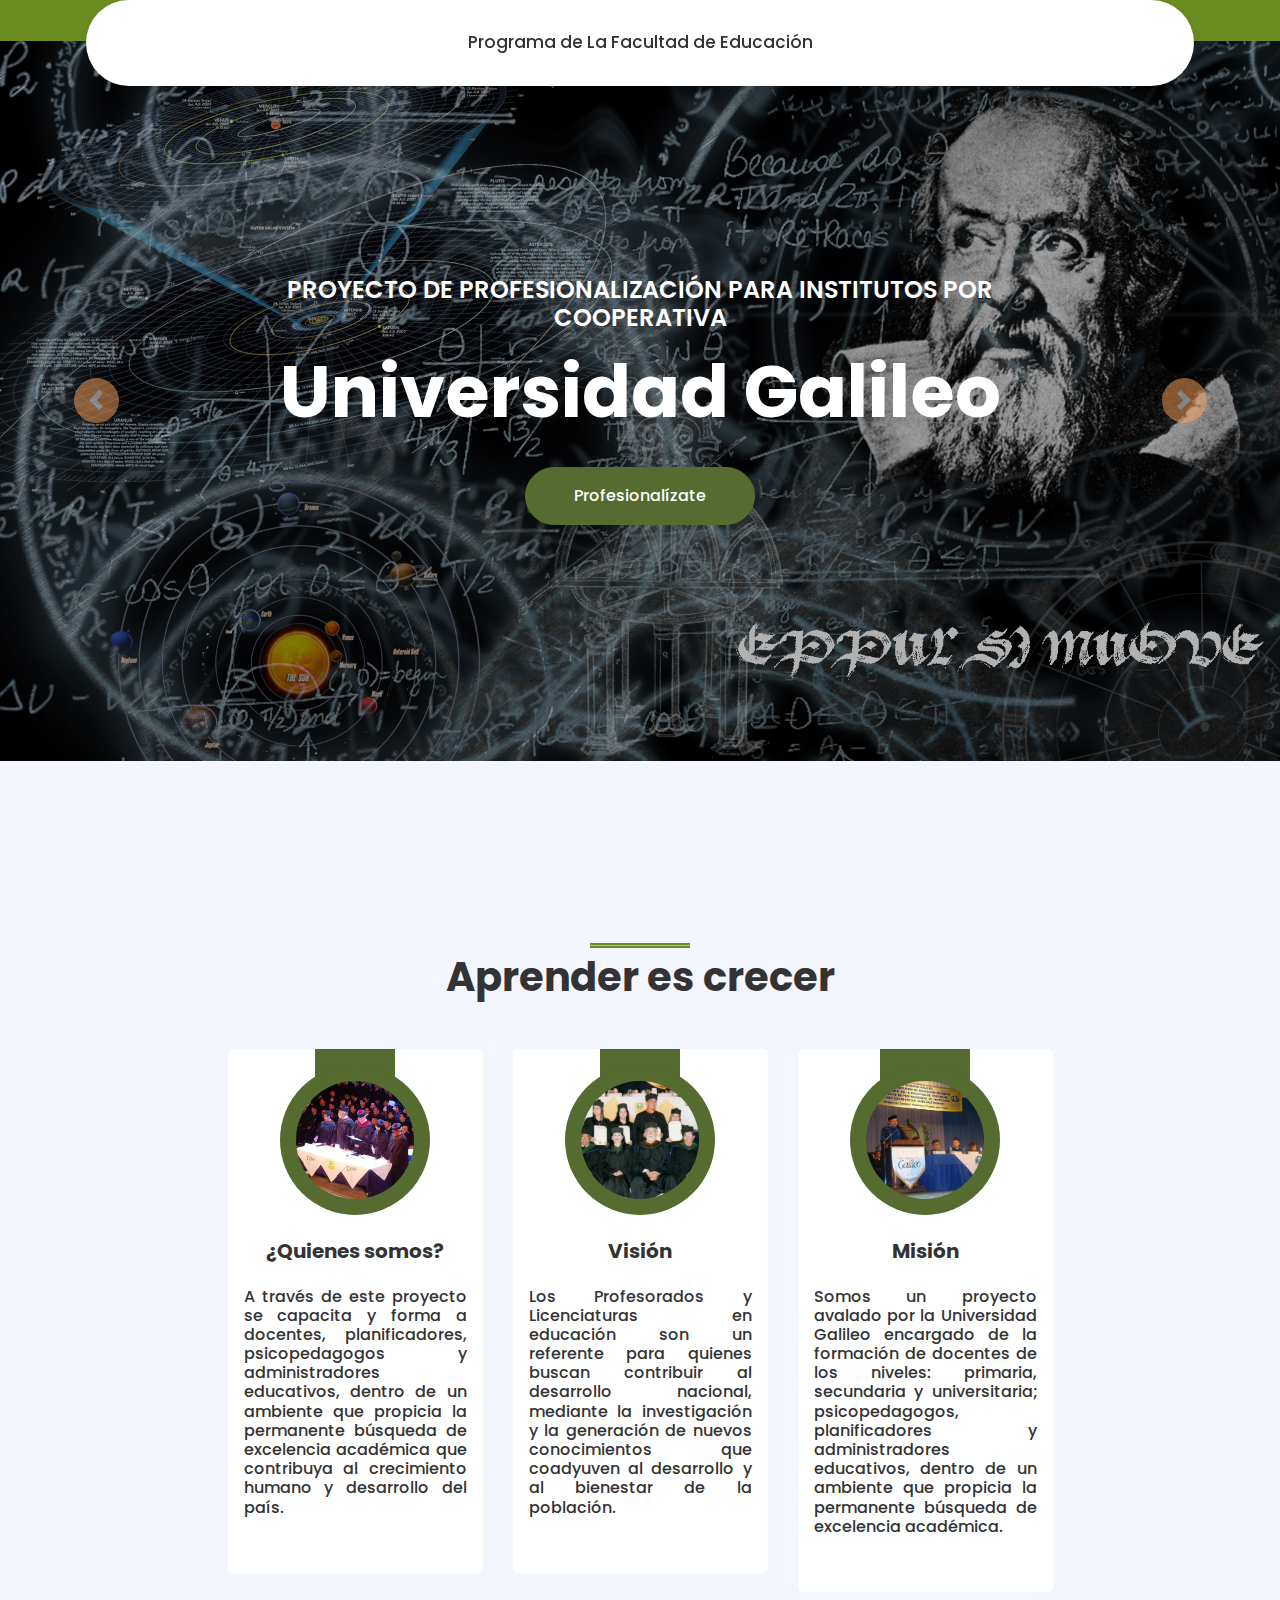
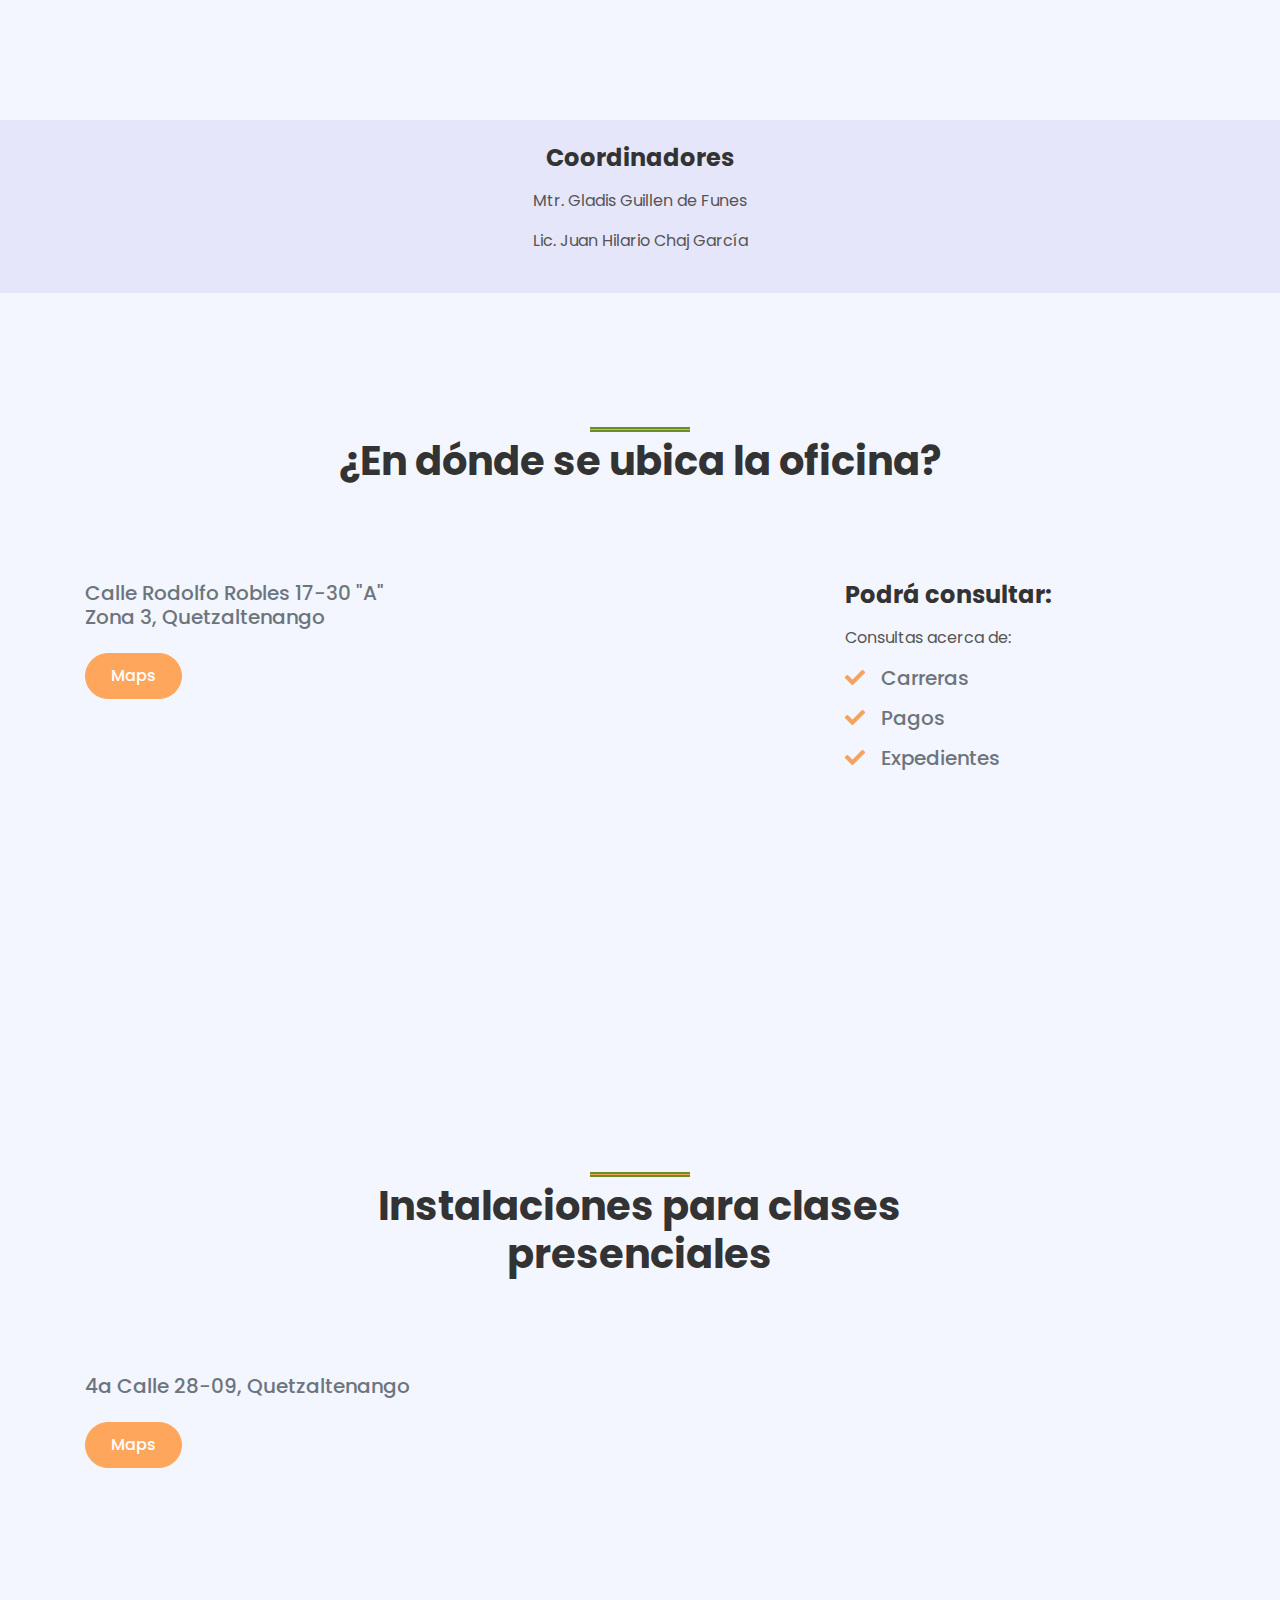
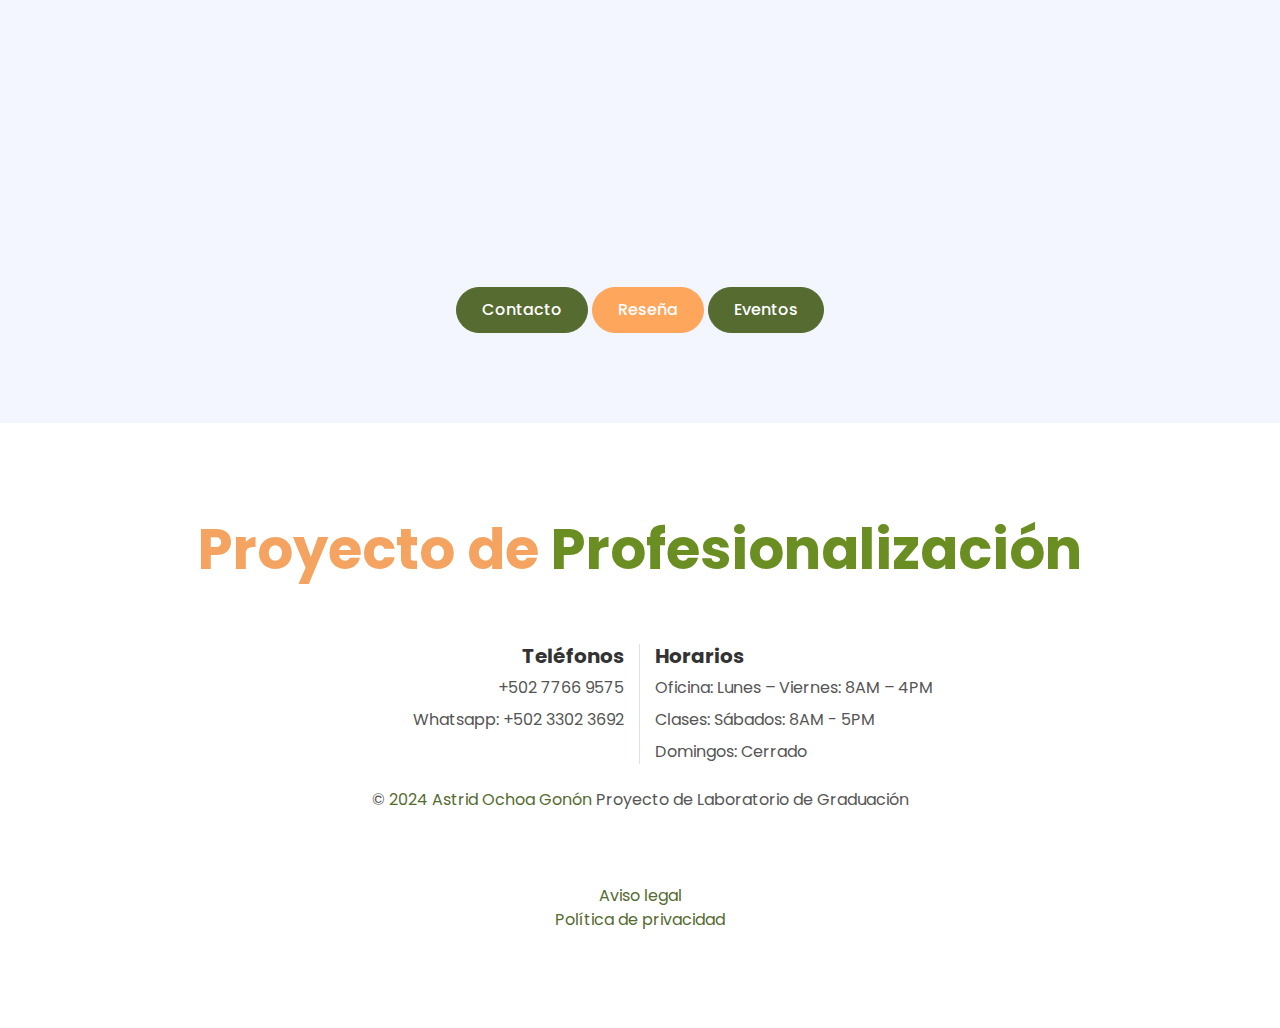
==== commit 8a0166c8: "index.html" ====
--- a/index.html
+++ b/index.html
@@ -277,7 +277,7 @@
                     </div>
                 </div>
                 <div class="col-12">
-                    <p class="m-0">&copy; <a href="#">2024 Astrid Ochoa</a> Proyecto de Laboratorio de Graduación <a href="https://htmlcodex.com"></a>
+                    <p class="m-0">&copy; <a href="#">2024 Astrid Ochoa Gonón</a> Proyecto de Laboratorio de Graduación <a href="https://htmlcodex.com"></a>
                     </p>
                     <br><br><br>
                     <p class="m-0"><a href="avisolegal.html">Aviso legal</a>
@@ -310,4 +310,4 @@
     <script src="js/main.js"></script>
 </body>
 
-</html>+</html>
